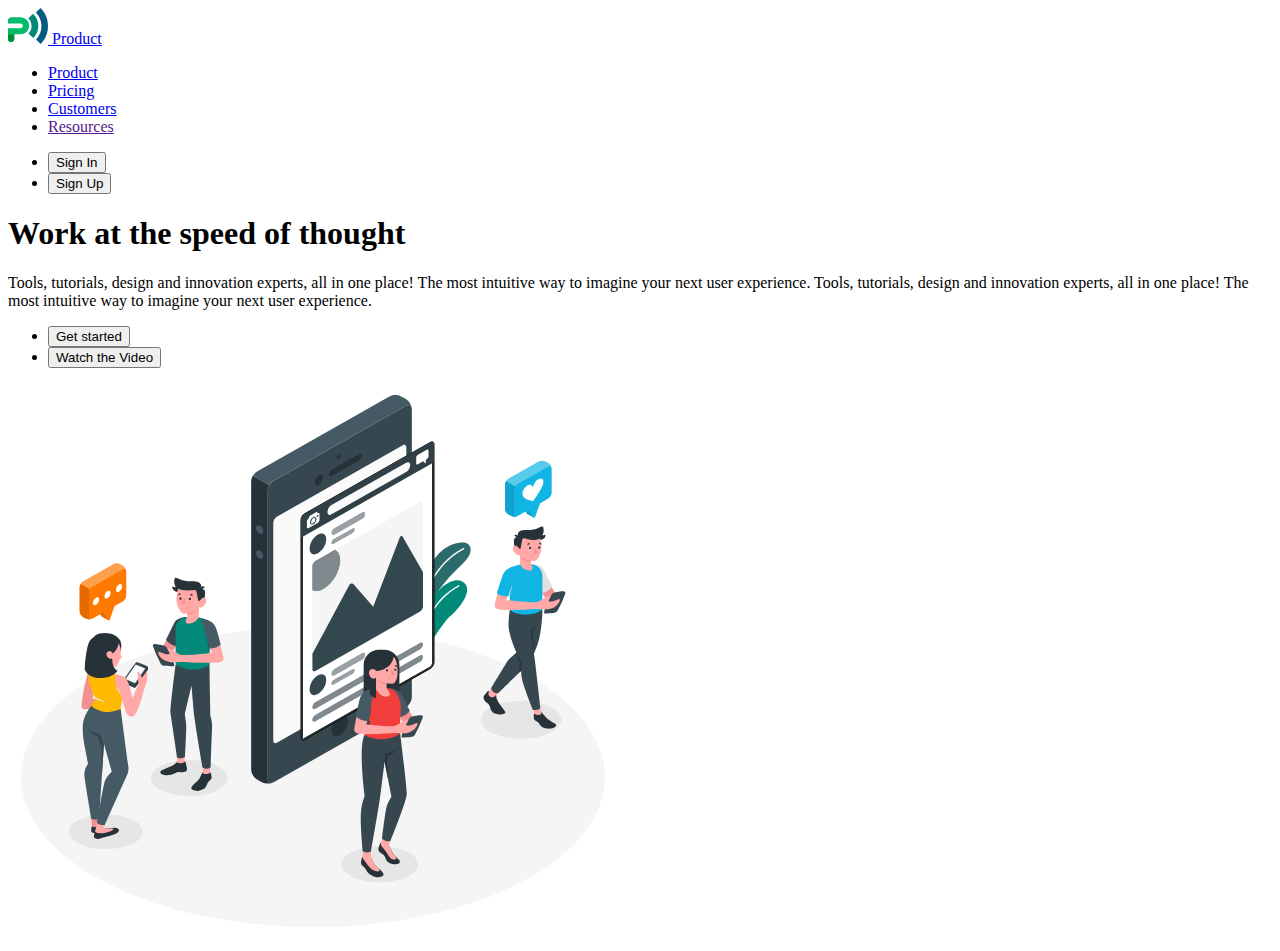
==== index.html @ 644081ca "Initial commit" ====
<!DOCTYPE html>
<html lang="en">
<head>
  <meta charset="UTF-8">
  <meta name="viewport" content="width=device-width, initial-scale=1.0">
  <title>Business promotion</title>
</head>
<body>
  <header>
    <a href="./index.html">
      <img src="./images/logo.svg" alt="Logo" width="40" height="36">
      Product
    </a>
    <nav>
      <ul>
        <li><a href="./index.html">Product</a></li>
        <li><a href="./pricing.html">Pricing</a></li>
        <li><a href="./customers.html">Customers</a></li>
        <li><a href="">Resources</a></li>
      </ul>
    </nav>
    <ul>
      <li><button type="button">Sign In</button></li>
      <li><button type="button">Sign Up</button></li>
    </ul>
  </header>

  <main>
    <section>
      <h1>Work at the speed of thought</h1>
      <p>Tools, tutorials, design and innovation experts, all in one place! The most intuitive way to imagine your next user experience.
        Tools, tutorials, design and innovation experts, all in one place! The most intuitive way to imagine your next user experience.</p>
      <ul>
        <li><button type="button">Get started</button></li>
        <li><button type="button">Watch the Video</button></li>
      </ul>
      <img src="./images/hero-img.svg" alt="hero-img" width="610" height="555">
    </section>
  </main>

  <footer></footer>
  
</body>
</html>
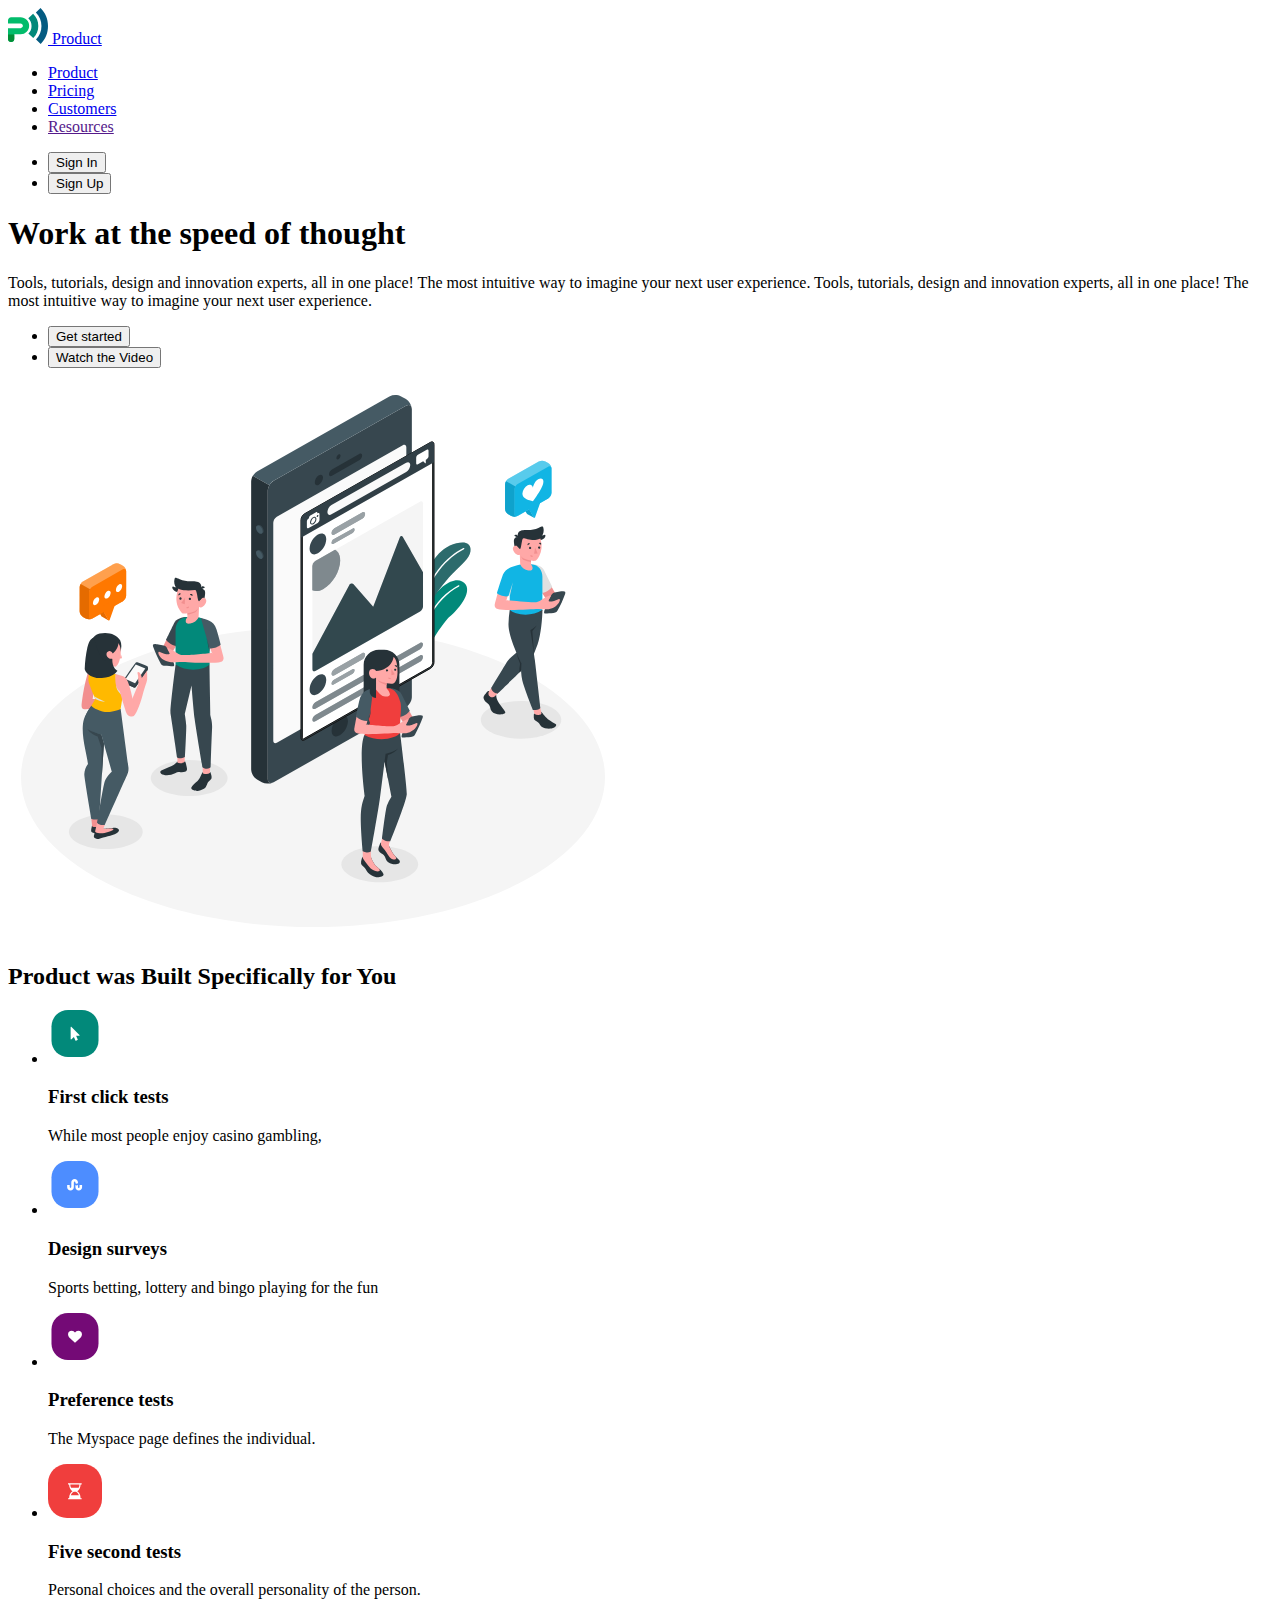
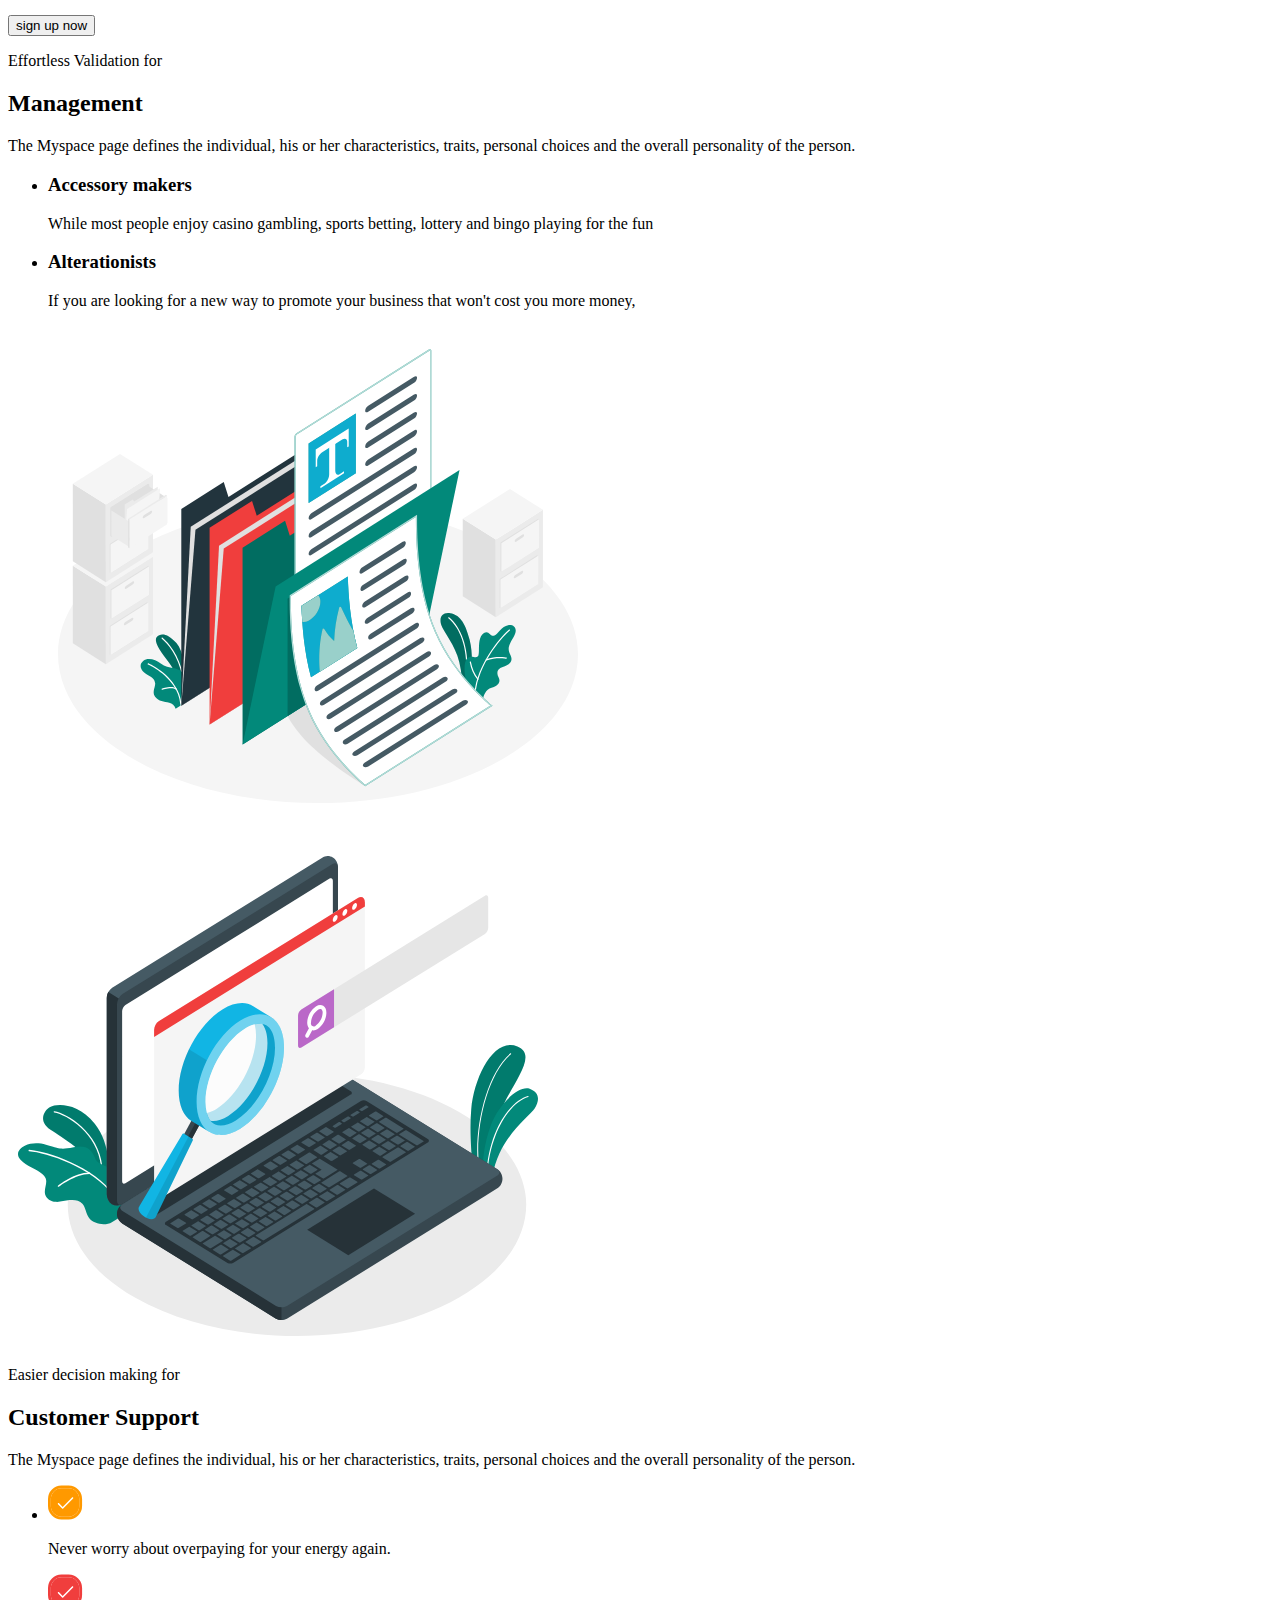
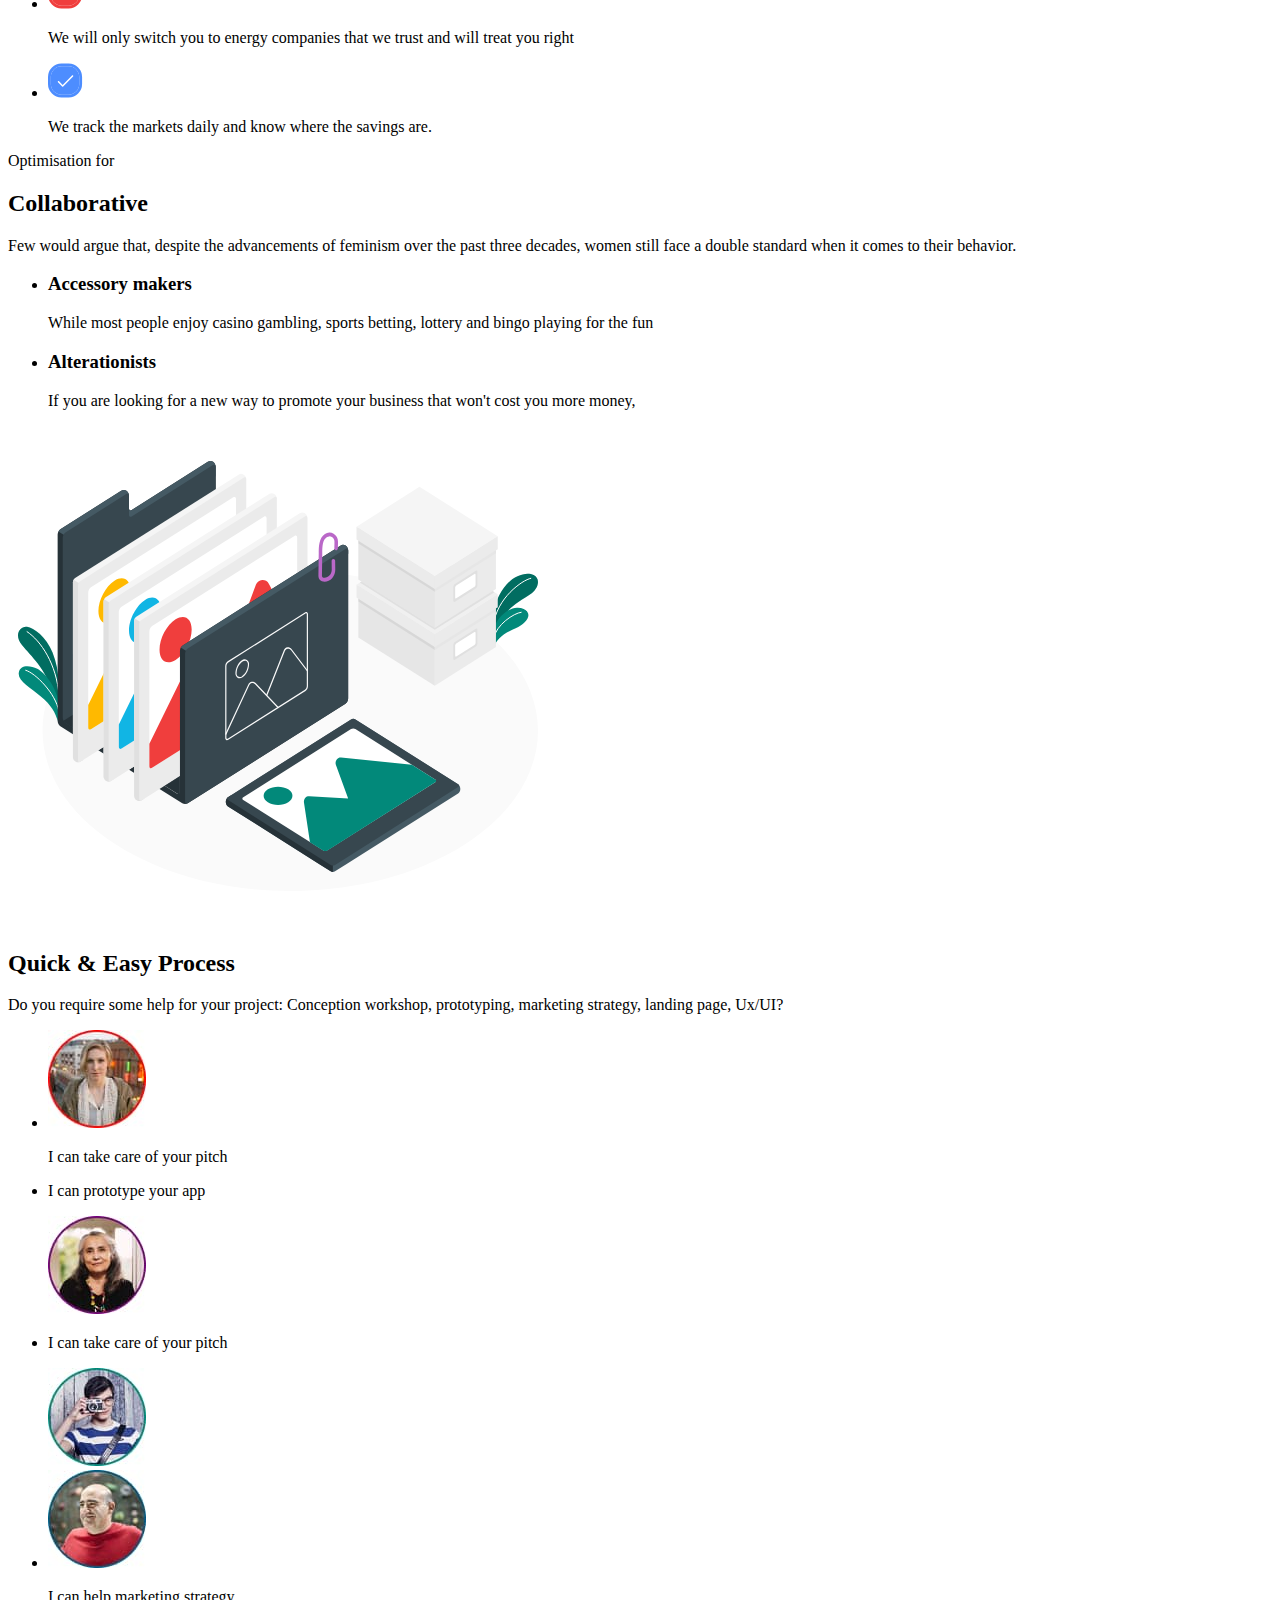
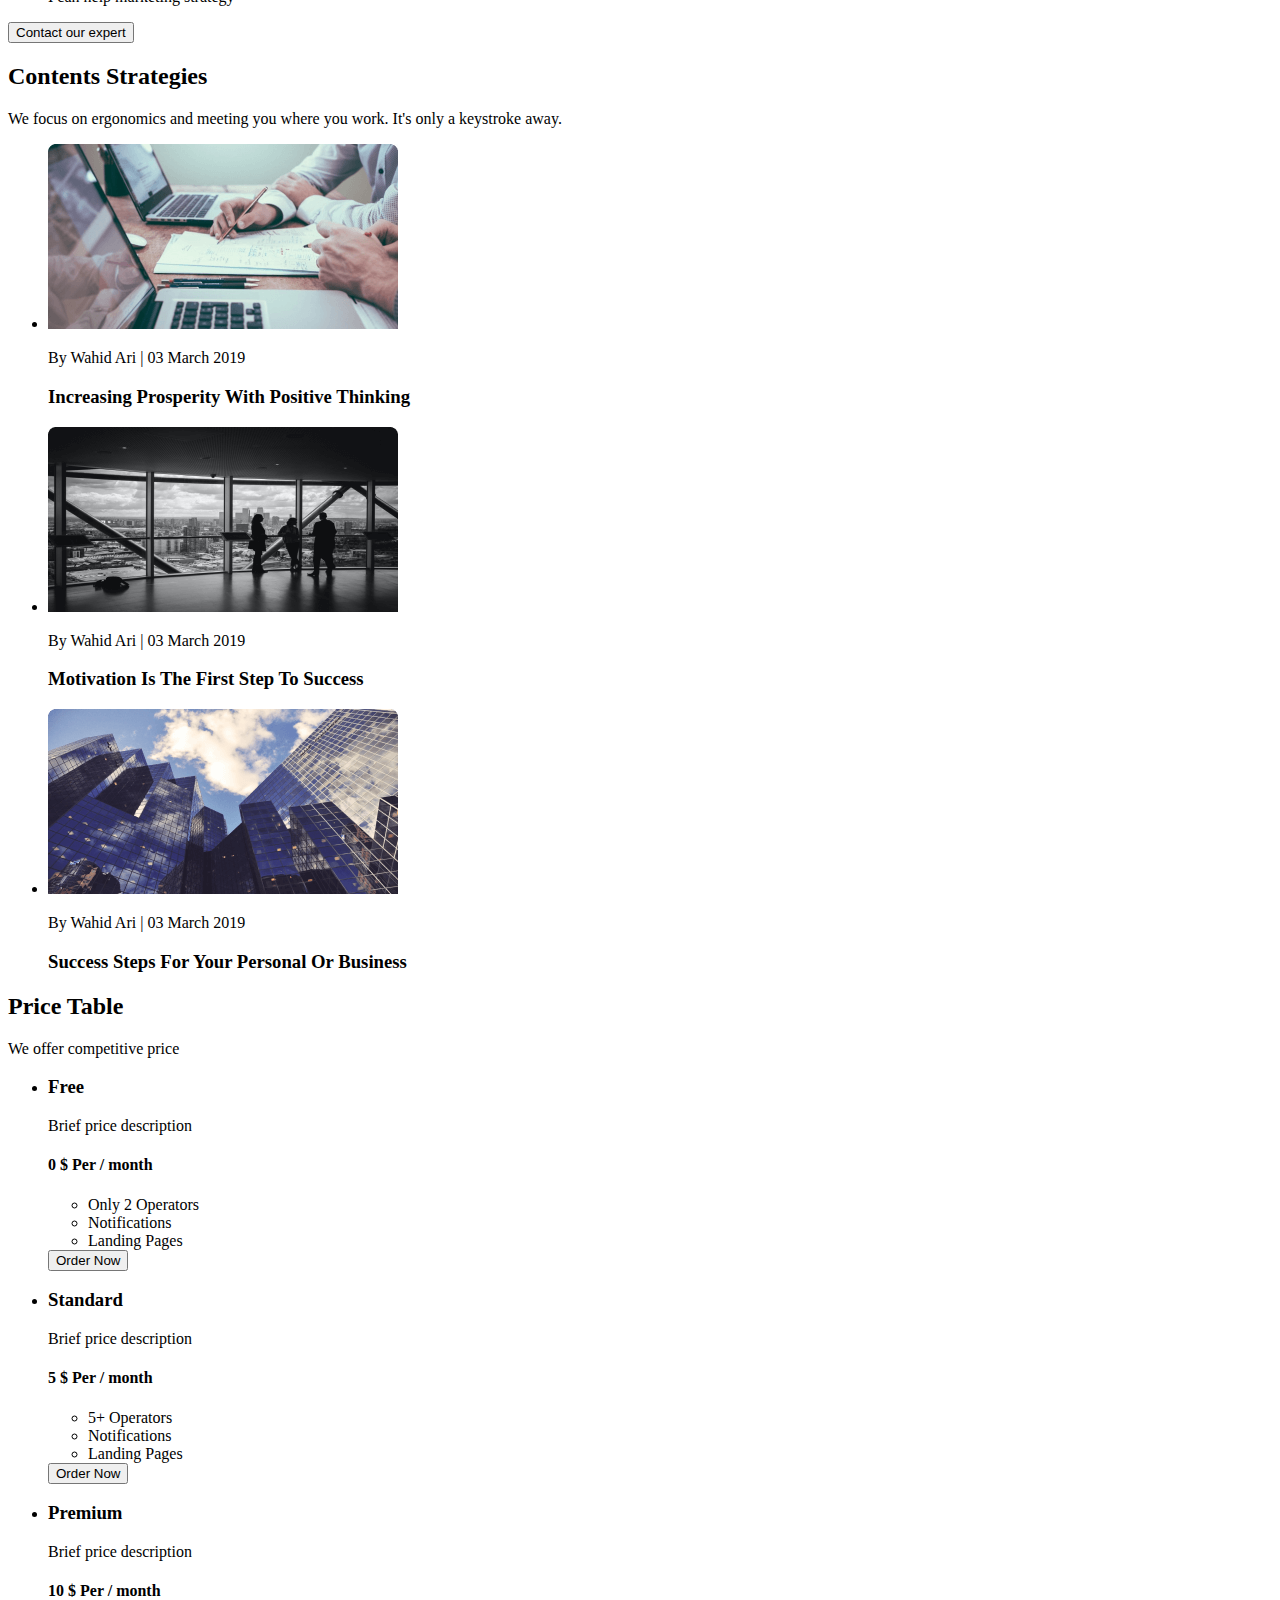
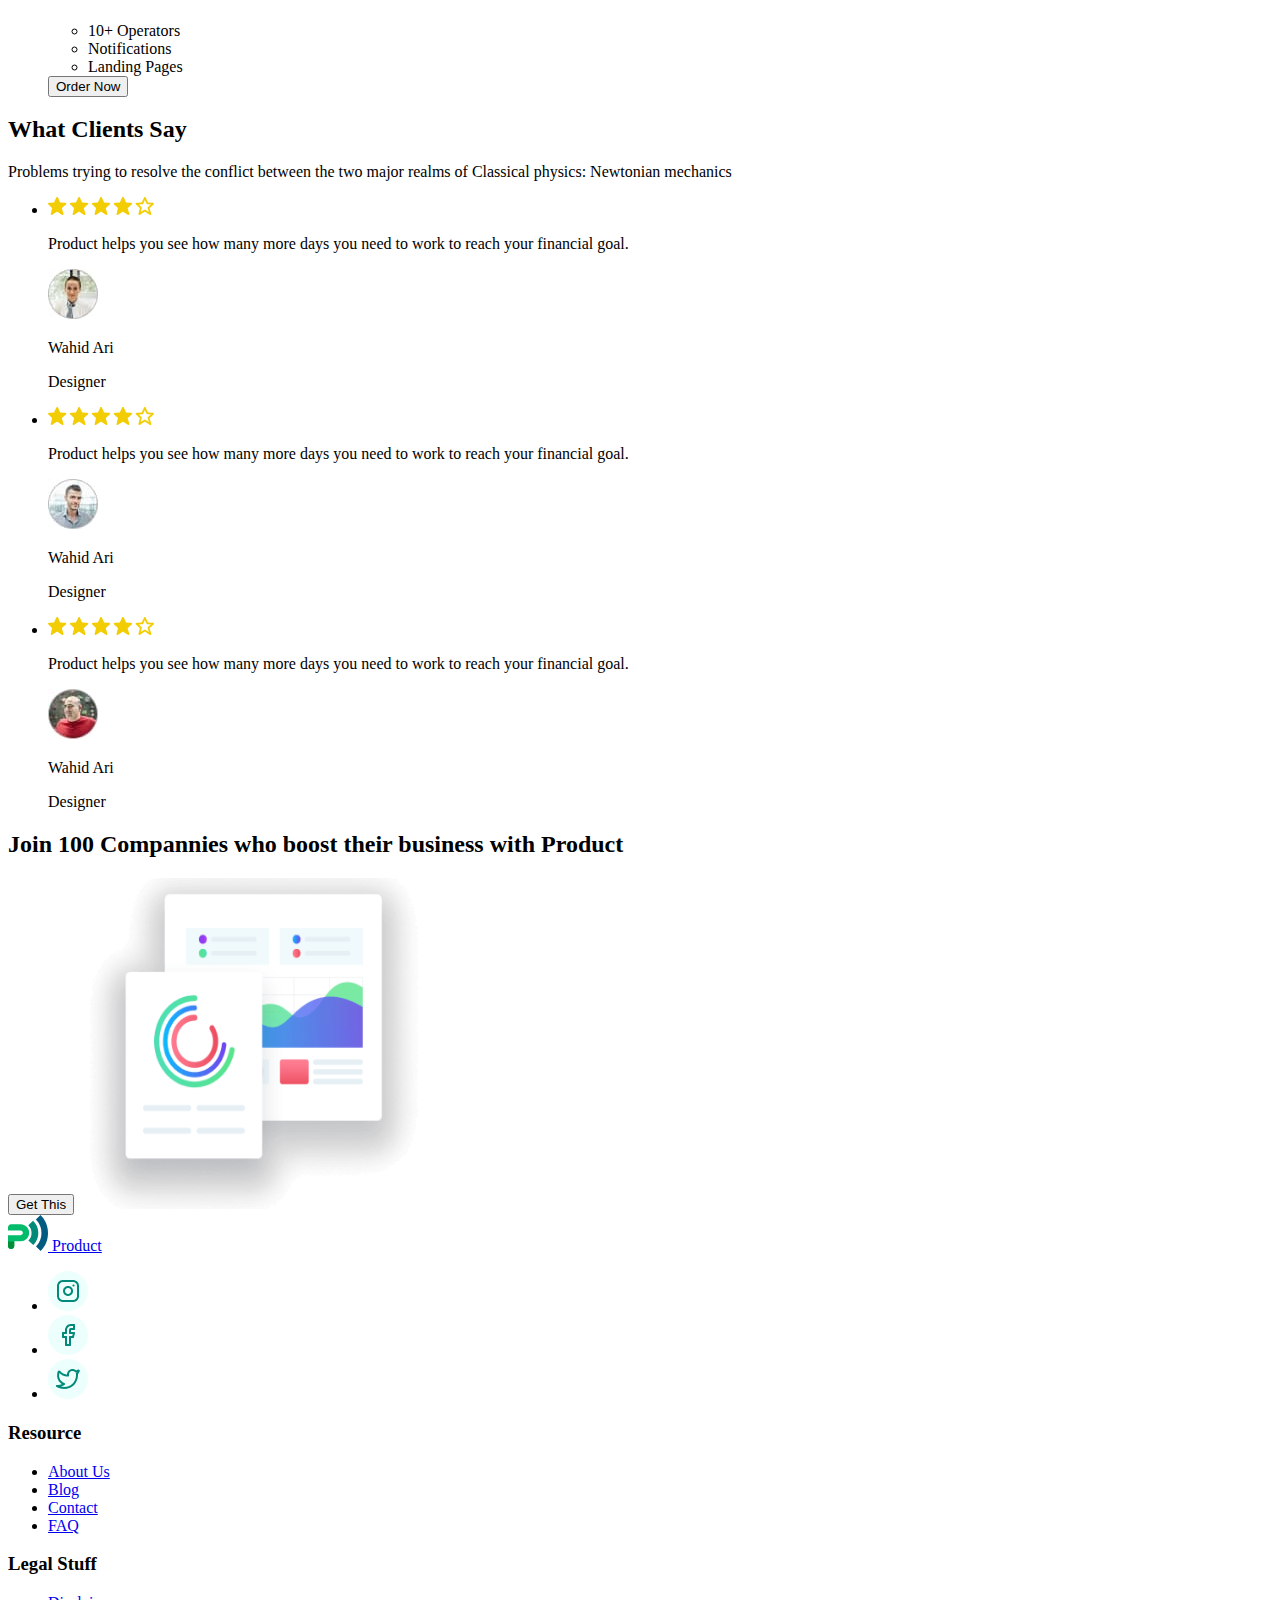
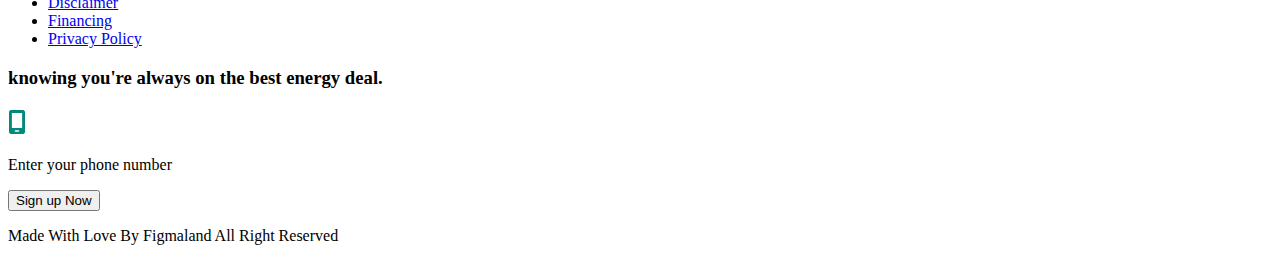
==== commit 68df4186: "second commit" ====
--- a/index.html
+++ b/index.html
@@ -1,44 +1,470 @@
 <!DOCTYPE html>
 <html lang="en">
-<head>
-  <meta charset="UTF-8">
-  <meta name="viewport" content="width=device-width, initial-scale=1.0">
-  <title>Business promotion</title>
-</head>
-<body>
-  <header>
-    <a href="./index.html">
-      <img src="./images/logo.svg" alt="Logo" width="40" height="36">
-      Product
-    </a>
-    <nav>
+  <head>
+    <meta charset="UTF-8" />
+    <meta name="viewport" content="width=device-width, initial-scale=1.0" />
+    <title>Business promotion</title>
+  </head>
+  <body>
+    <header>
+      <a href="./index.html">
+        <img src="./images/logo.svg" alt="Logo" width="40" height="36" />
+        Product
+      </a>
+      <nav>
+        <ul>
+          <li><a href="./index.html">Product</a></li>
+          <li><a href="./pricing.html">Pricing</a></li>
+          <li><a href="./customers.html">Customers</a></li>
+          <li><a href="">Resources</a></li>
+        </ul>
+      </nav>
       <ul>
-        <li><a href="./index.html">Product</a></li>
-        <li><a href="./pricing.html">Pricing</a></li>
-        <li><a href="./customers.html">Customers</a></li>
-        <li><a href="">Resources</a></li>
+        <li><button type="button">Sign In</button></li>
+        <li><button type="button">Sign Up</button></li>
       </ul>
-    </nav>
-    <ul>
-      <li><button type="button">Sign In</button></li>
-      <li><button type="button">Sign Up</button></li>
-    </ul>
-  </header>
+    </header>
 
-  <main>
-    <section>
-      <h1>Work at the speed of thought</h1>
-      <p>Tools, tutorials, design and innovation experts, all in one place! The most intuitive way to imagine your next user experience.
-        Tools, tutorials, design and innovation experts, all in one place! The most intuitive way to imagine your next user experience.</p>
+    <main>
+      <section>
+        <h1>Work at the speed of thought</h1>
+        <p>
+          Tools, tutorials, design and innovation experts, all in one place! The
+          most intuitive way to imagine your next user experience. Tools,
+          tutorials, design and innovation experts, all in one place! The most
+          intuitive way to imagine your next user experience.
+        </p>
+        <ul>
+          <li><button type="button">Get started</button></li>
+          <li><button type="button">Watch the Video</button></li>
+        </ul>
+        <img
+          src="./images/hero-img.svg"
+          alt="hero-img"
+          width="610"
+          height="555"
+        />
+      </section>
+      <section>
+        <h2>Product was Built Specifically for You</h2>
+        <ul>
+          <li>
+            <img
+              src="./images/icon-1.svg"
+              alt="First click tests"
+              width="54"
+              height="54"
+            />
+            <h3>First click tests</h3>
+            <p>While most people enjoy casino gambling,</p>
+          </li>
+          <li>
+            <img
+              src="./images/icon-2.svg"
+              alt="Design surveys"
+              width="54"
+              height="54"
+            />
+            <h3>Design surveys</h3>
+            <p>Sports betting, lottery and bingo playing for the fun</p>
+          </li>
+          <li>
+            <img
+              src="./images/icon-3.svg"
+              alt="Preference tests"
+              width="54"
+              height="54"
+            />
+            <h3>Preference tests</h3>
+            <p>The Myspace page defines the individual.</p>
+          </li>
+          <li>
+            <img
+              src="./images/icon-4.svg"
+              alt="Five second tests"
+              width="54"
+              height="54"
+            />
+            <h3>Five second tests</h3>
+            <p>Personal choices and the overall personality of the person.</p>
+          </li>
+        </ul>
+        <button type="button">sign up now</button>
+      </section>
+      <section>
+        <p>Effortless Validation for</p>
+        <h2>Management</h2>
+        <p>
+          The Myspace page defines the individual, his or her characteristics,
+          traits, personal choices and the overall personality of the person.
+        </p>
+        <ul>
+          <li>
+            <h3>Accessory makers</h3>
+            <p>
+              While most people enjoy casino gambling, sports betting, lottery
+              and bingo playing for the fun
+            </p>
+          </li>
+          <li>
+            <h3>Alterationists</h3>
+            <p>
+              If you are looking for a new way to promote your business that
+              won't cost you more money,
+            </p>
+            <img
+              src="./images/management-img.svg"
+              alt="Management"
+              width="540"
+              height="500"
+            />
+          </li>
+        </ul>
+      </section>
+      <section>
+        <img
+          src="./images/support-img.svg"
+          alt="Customer Support"
+          width="540"
+          height="500"
+        />
+        <p>Easier decision making for</p>
+        <h2>Customer Support</h2>
+        <p>
+          The Myspace page defines the individual, his or her characteristics,
+          traits, personal choices and the overall personality of the person.
+        </p>
+        <ul>
+          <li>
+            <img
+              src="./images/icon (1).svg"
+              alt="yellow"
+              width="35.07"
+              height="35"
+            />
+            <p>Never worry about overpaying for your energy again.</p>
+          </li>
+          <li>
+            <img
+              src="./images/icon (2).svg"
+              alt="red"
+              width="35.07"
+              height="35"
+            />
+            <p>
+              We will only switch you to energy companies that we trust and will
+              treat you right
+            </p>
+          </li>
+          <li>
+            <img
+              src="./images/icon (3).svg"
+              alt="blue"
+              width="35.07"
+              height="35"
+            />
+            <p>We track the markets daily and know where the savings are.</p>
+          </li>
+        </ul>
+      </section>
+      <section>
+        <p>Optimisation for</p>
+        <h2>Collaborative</h2>
+        <p>
+          Few would argue that, despite the advancements of feminism over the
+          past three decades, women still face a double standard when it comes
+          to their behavior.
+        </p>
+        <ul>
+          <li>
+            <h3>Accessory makers</h3>
+            <p>
+              While most people enjoy casino gambling, sports betting, lottery
+              and bingo playing for the fun
+            </p>
+          </li>
+          <li>
+            <h3>Alterationists</h3>
+            <p>
+              If you are looking for a new way to promote your business that
+              won't cost you more money,
+            </p>
+          </li>
+        </ul>
+        <img
+          src="./images/collaboration-img.svg"
+          alt="collab"
+          width="540"
+          height="500"
+        />
+      </section>
+      <section>
+        <h2>Quick & Easy Process</h2>
+        <p>
+          Do you require some help for your project: Conception workshop,
+          prototyping, marketing strategy, landing page, Ux/UI?
+        </p>
+        <ul>
+          <li>
+            <img
+              src="./images/avatar.jpg"
+              alt="avatar1"
+              width="98"
+              height="98"
+            />
+            <p>I can take care of your pitch</p>
+          </li>
+          <li>
+            <p>I can prototype your app</p>
+            <img
+              src="./images/avatar (1).jpg"
+              alt="avatar2"
+              width="98"
+              height="98"
+            />
+          </li>
+          <li>
+            <p>I can take care of your pitch</p>
+            <img
+              src="./images/avatar (2).jpg"
+              alt="avatar3"
+              width="98"
+              height="98"
+            />
+          </li>
+          <li>
+            <img
+              src="./images/avatar (3).jpg"
+              alt="avatar4"
+              width="98"
+              height="98"
+            />
+            <p>I can help marketing strategy</p>
+          </li>
+        </ul>
+        <button type="button">Contact our expert</button>
+      </section>
+      <section>
+        <h2>Contents Strategies</h2>
+        <p>
+          We focus on ergonomics and meeting you where you work. It's only a
+          keystroke away.
+        </p>
+        <ul>
+          <li>
+            <img
+              src="./images/image (1).png"
+              alt="image1"
+              width="350"
+              height="185"
+            />
+            <p>By Wahid Ari | 03 March 2019</p>
+            <h3>Increasing Prosperity With Positive Thinking</h3>
+          </li>
+          <li>
+            <img
+              src="./images/image (2).png"
+              alt="image2"
+              width="350"
+              height="185"
+            />
+            <p>By Wahid Ari | 03 March 2019</p>
+            <h3>Motivation Is The First Step To Success</h3>
+          </li>
+          <li>
+            <img
+              src="./images/image (3).png"
+              alt="image3"
+              width="350"
+              height="185"
+            />
+            <p>By Wahid Ari | 03 March 2019</p>
+            <h3>Success Steps For Your Personal Or Business</h3>
+          </li>
+        </ul>
+      </section>
+      <section>
+        <h2>Price Table</h2>
+        <p>We offer competitive price</p>
+        <ul>
+          <li>
+            <h3>Free</h3>
+            <p>Brief price description</p>
+            <h4>0 $ Per / month</h4>
+            <ul>
+              <li>Only 2 Operators</li>
+              <li>Notifications</li>
+              <li>Landing Pages</li>
+            </ul>
+            <button type="button">Order Now</button>
+          </li>
+          <li>
+            <h3>Standard</h3>
+            <p>Brief price description</p>
+            <h4>5 $ Per / month</h4>
+            <ul>
+              <li>5+ Operators</li>
+              <li>Notifications</li>
+              <li>Landing Pages</li>
+            </ul>
+            <button type="button">Order Now</button>
+          </li>
+          <li>
+            <h3>Premium</h3>
+            <p>Brief price description</p>
+            <h4>10 $ Per / month</h4>
+            <ul>
+              <li>10+ Operators</li>
+              <li>Notifications</li>
+              <li>Landing Pages</li>
+            </ul>
+            <button type="button">Order Now</button>
+          </li>
+        </ul>
+      </section>
+      <section>
+        <h2>What Clients Say</h2>
+        <p>
+          Problems trying to resolve the conflict between the two major realms
+          of Classical physics: Newtonian mechanics
+        </p>
+        <ul>
+          <li>
+            <img
+              src="./images/Group 204 (1).png"
+              alt="4stars"
+              width="106"
+              height="18"
+            />
+            <p>
+              Product helps you see how many more days you need to work to reach
+              your financial goal.
+            </p>
+            <img
+              src="./images/Ellipse 2.jpg"
+              alt="Wahid Ari"
+              width="50"
+              height="50"
+            />
+            <p>Wahid Ari</p>
+            <p>Designer</p>
+          </li>
+          <li>
+            <img
+              src="./images/Group 204.png"
+              alt="4stars"
+              width="106"
+              height="18"
+            />
+            <p>
+              Product helps you see how many more days you need to work to reach
+              your financial goal.
+            </p>
+            <img
+              src="./images/Ellipse 2 (1).jpg"
+              alt="Wahid Ari"
+              width="50"
+              height="50"
+            />
+            <p>Wahid Ari</p>
+            <p>Designer</p>
+          </li>
+          <li>
+            <img
+              src="./images/Group 204.png"
+              alt="4stars"
+              width="106"
+              height="18"
+            />
+            <p>
+              Product helps you see how many more days you need to work to reach
+              your financial goal.
+            </p>
+            <img
+              src="./images/Ellipse 2 (2).jpg"
+              alt="Wahid Ari"
+              width="50"
+              height="50"
+            />
+            <p>Wahid Ari</p>
+            <p>Designer</p>
+          </li>
+        </ul>
+      </section>
+      <section>
+        <div>
+          <h2>Join 100 Compannies who boost their business with Product</h2>
+          <button type="button">Get This</button>
+          <img
+            src="./images/graphics.png"
+            alt="graphics"
+            width="351"
+            height="331"
+          />
+        </div>
+      </section>
+    </main>
+
+    <footer>
+      <a href="./index.html">
+        <img src="./images/logo.svg" alt="Logo" width="40" height="36" />
+        Product
+      </a>
       <ul>
-        <li><button type="button">Get started</button></li>
-        <li><button type="button">Watch the Video</button></li>
+        <li>
+          <a href="instagram.com">
+            <img
+              src="./images/item-1.png"
+              alt="instagram"
+              width="40"
+              height="40"
+            />
+          </a>
+        </li>
+        <li>
+          <a href="facebook.com">
+            <img
+              src="./images/item-2.png"
+              alt="facebook"
+              width="40"
+              height="40"
+            />
+          </a>
+        </li>
+        <li>
+          <a href="twitter.com">
+            <img
+              src="./images/item-3.png"
+              alt="twitter"
+              width="40"
+              height="40"
+            />
+          </a>
+        </li>
       </ul>
-      <img src="./images/hero-img.svg" alt="hero-img" width="610" height="555">
-    </section>
-  </main>
-
-  <footer></footer>
-  
-</body>
-</html>+      <h3>Resource</h3>
+      <ul>
+        <li><a href="/">About Us</a></li>
+        <li><a href="/">Blog</a></li>
+        <li><a href="/">Contact</a></li>
+        <li><a href="/">FAQ</a></li>
+      </ul>
+      <h3>Legal Stuff</h3>
+      <ul>
+        <li><a href="/">Disclaimer</a></li>
+        <li><a href="/">Financing</a></li>
+        <li><a href="/">Privacy Policy</a></li>
+      </ul>
+      <h3>knowing you're always on the best energy deal.</h3>
+      <img
+        src="./images/mobile-screen 2.png"
+        alt="mobile-screen"
+        width="18"
+        height="28"
+      />
+      <p>Enter your phone number</p>
+      <button type="button">Sign up Now</button>
+      <p>Made With Love By Figmaland All Right Reserved</p>
+    </footer>
+  </body>
+</html>
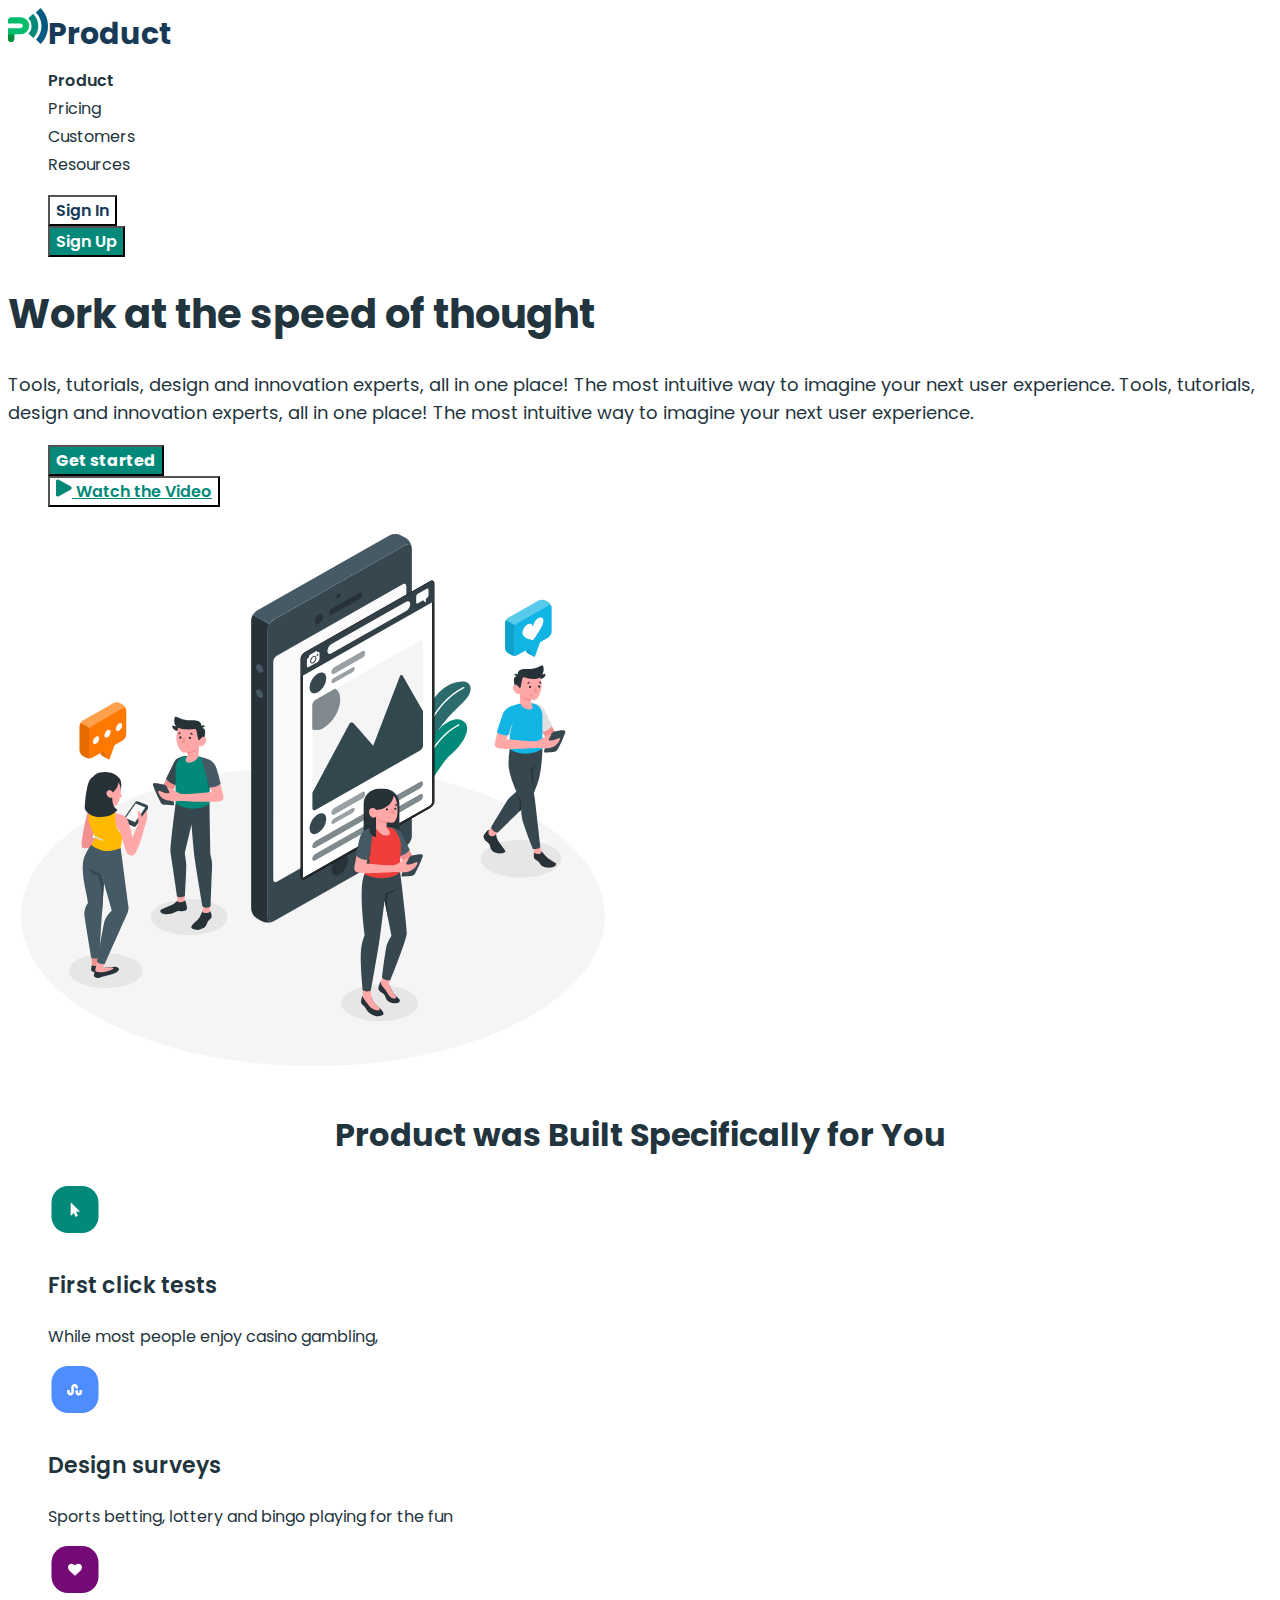
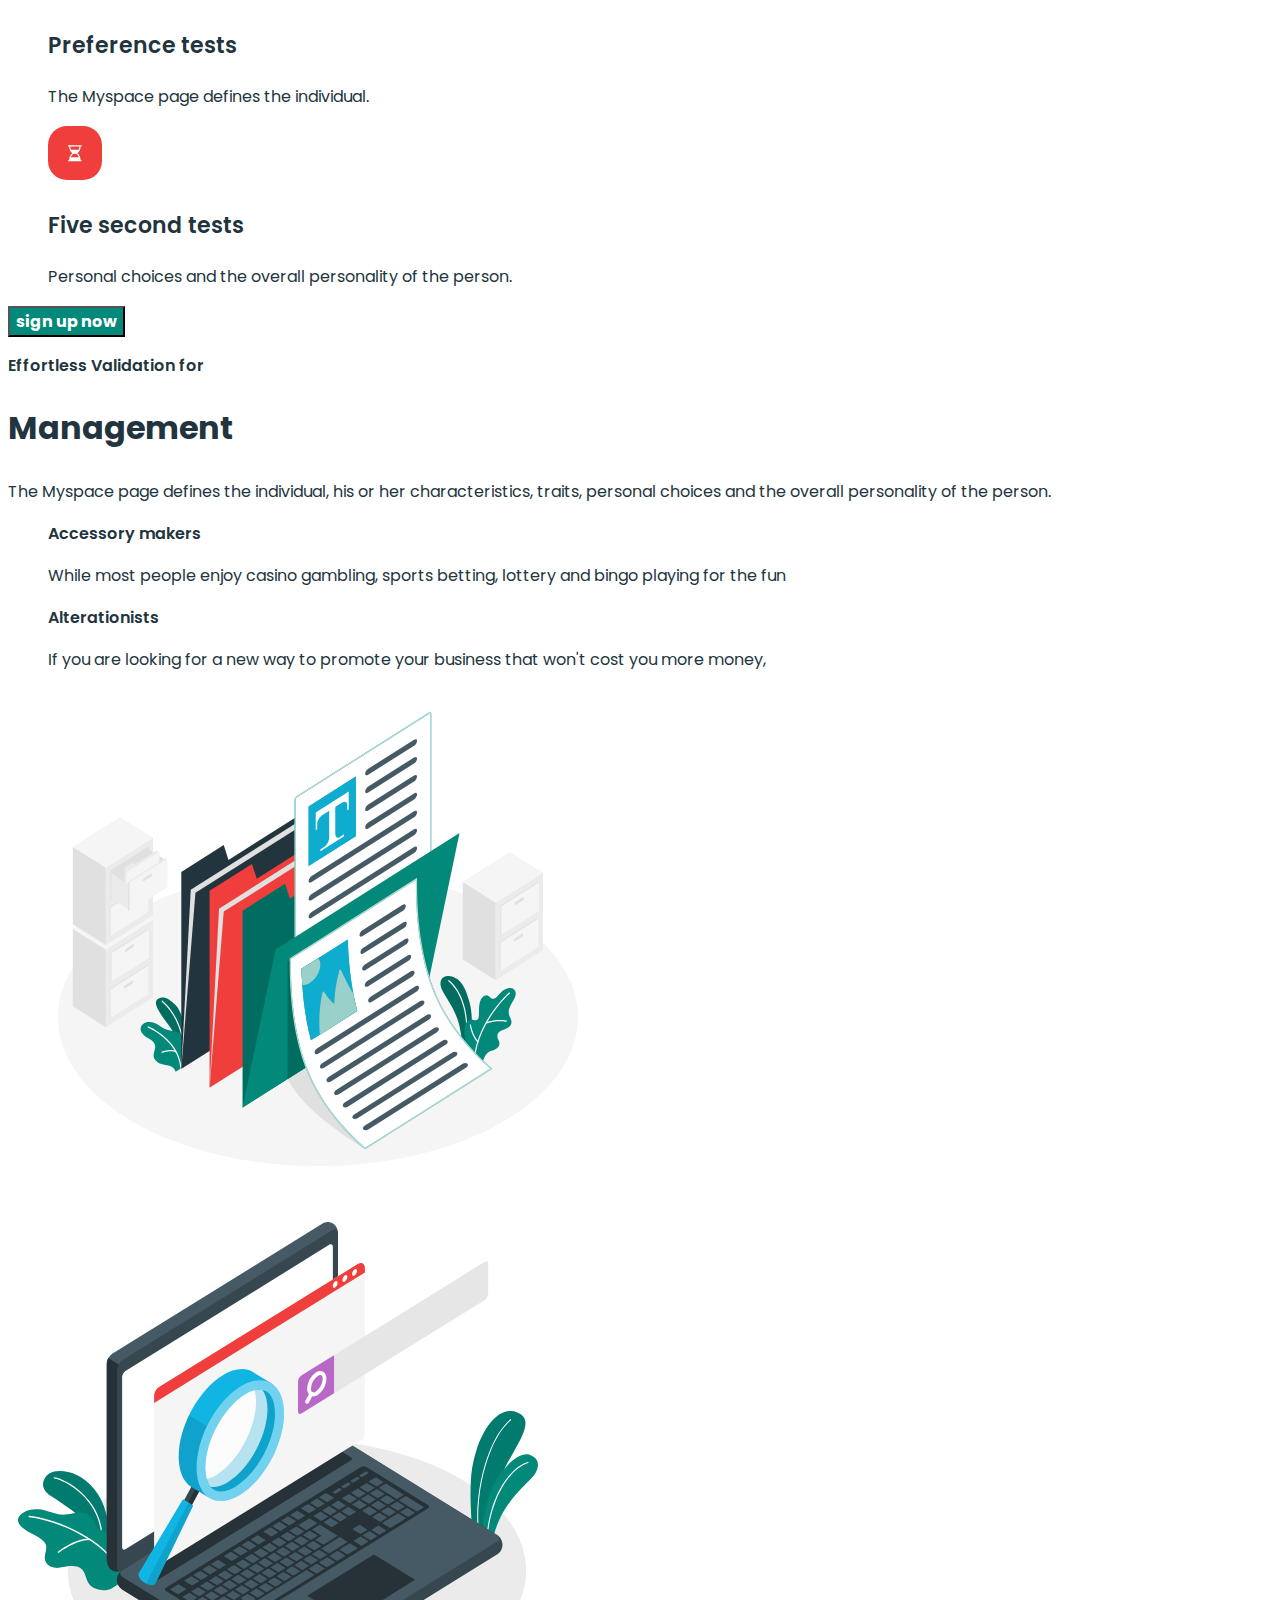
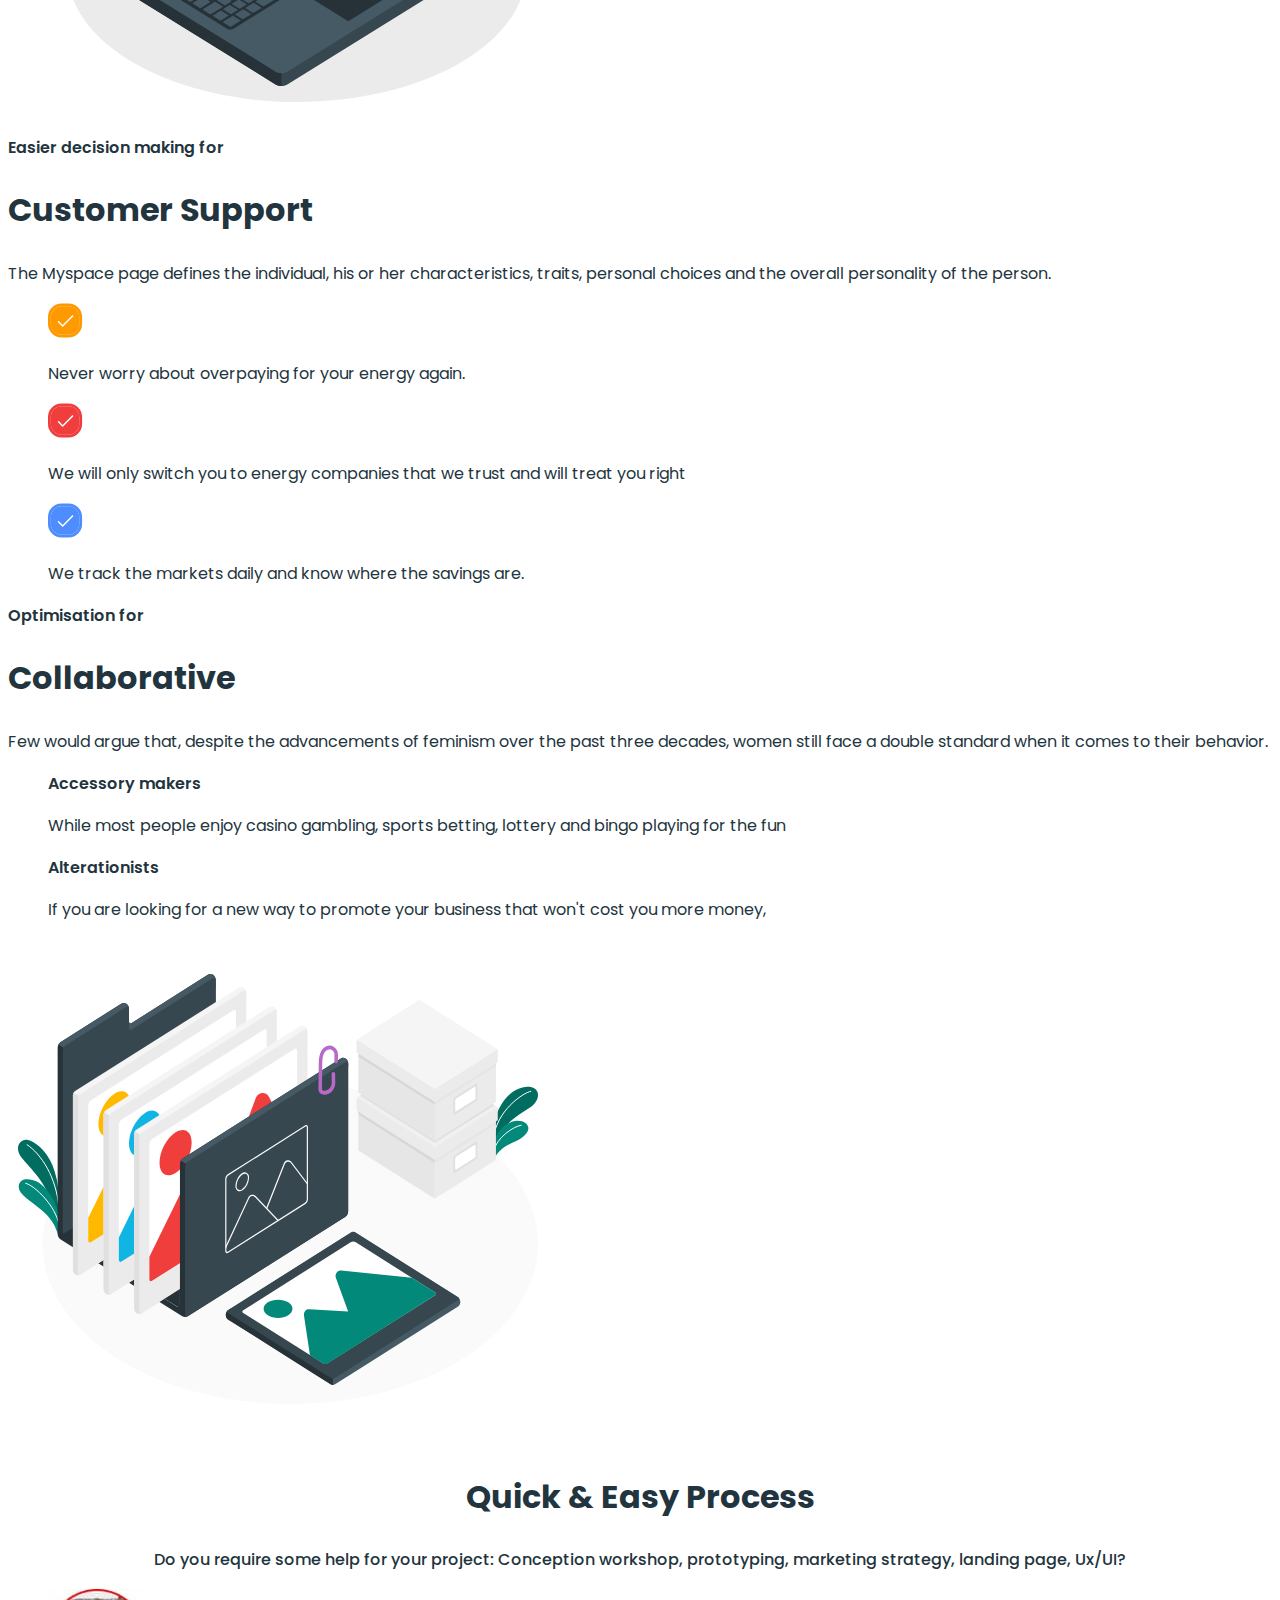
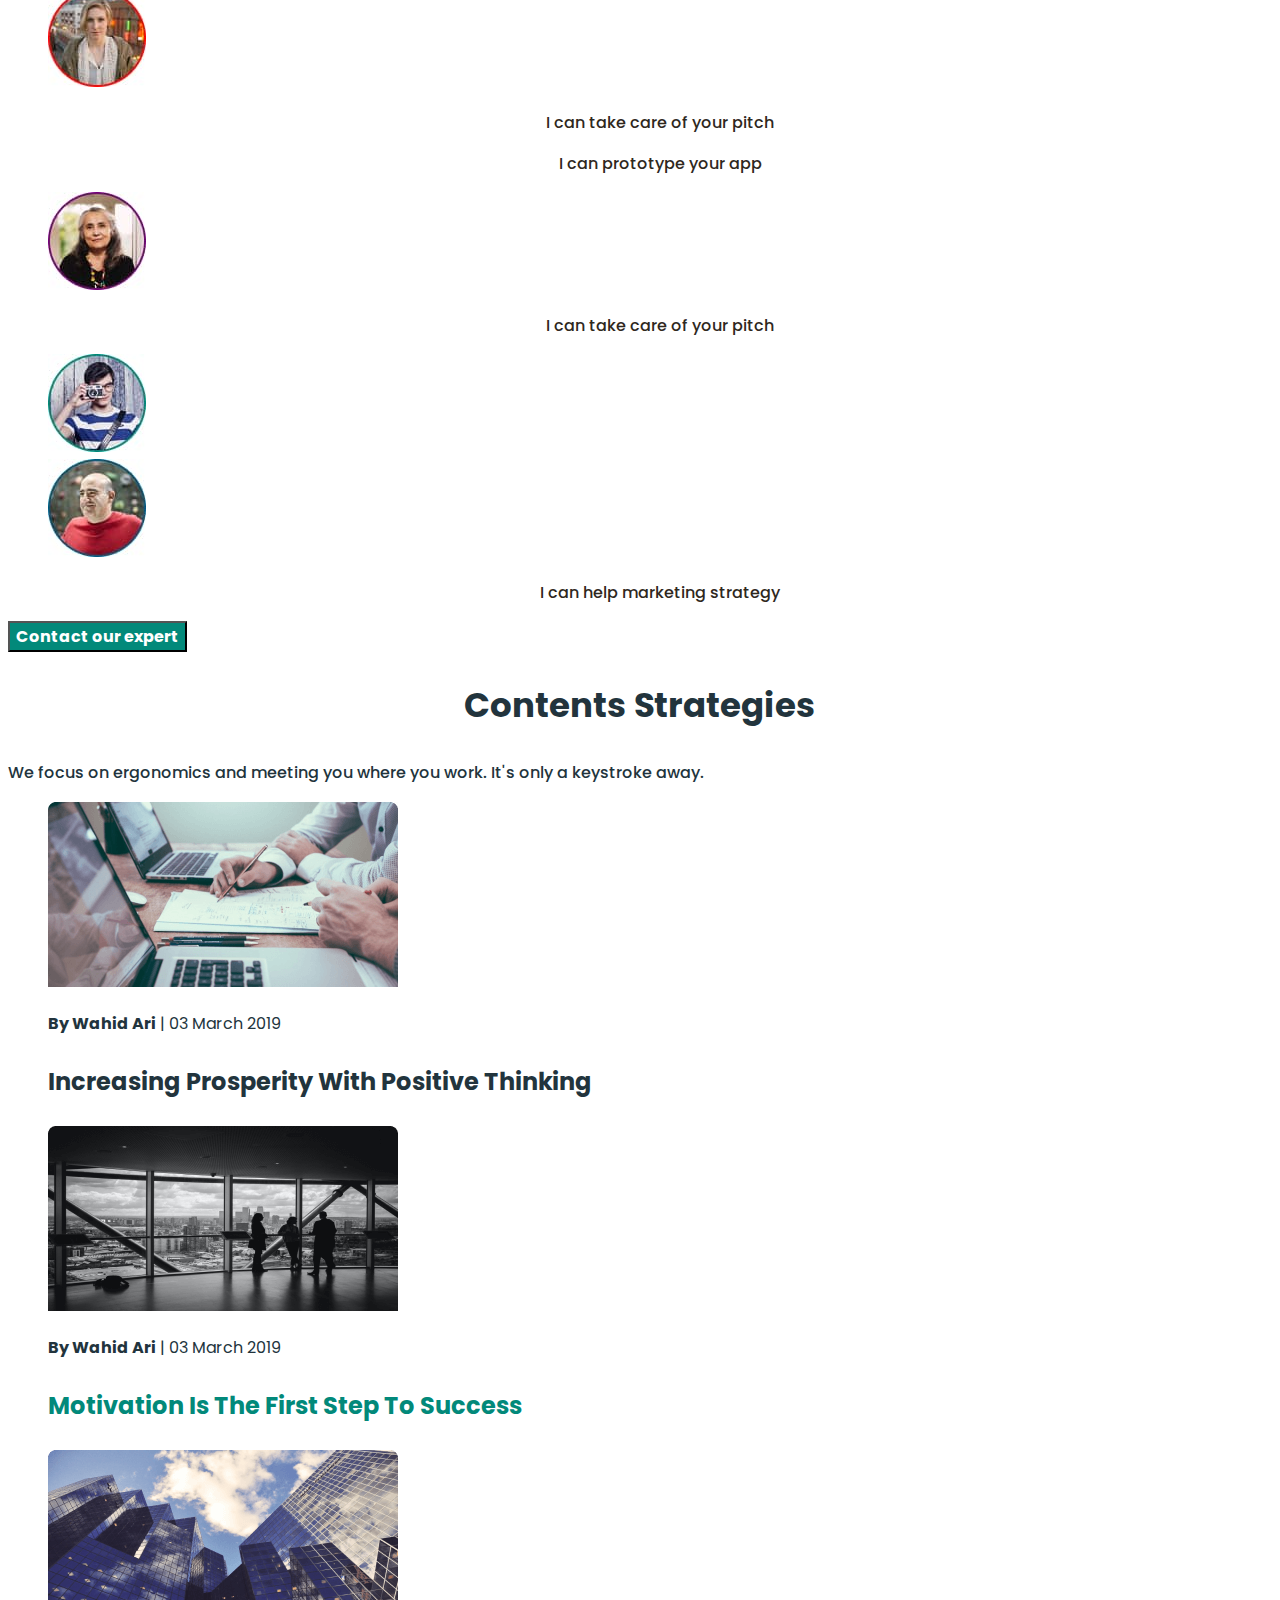
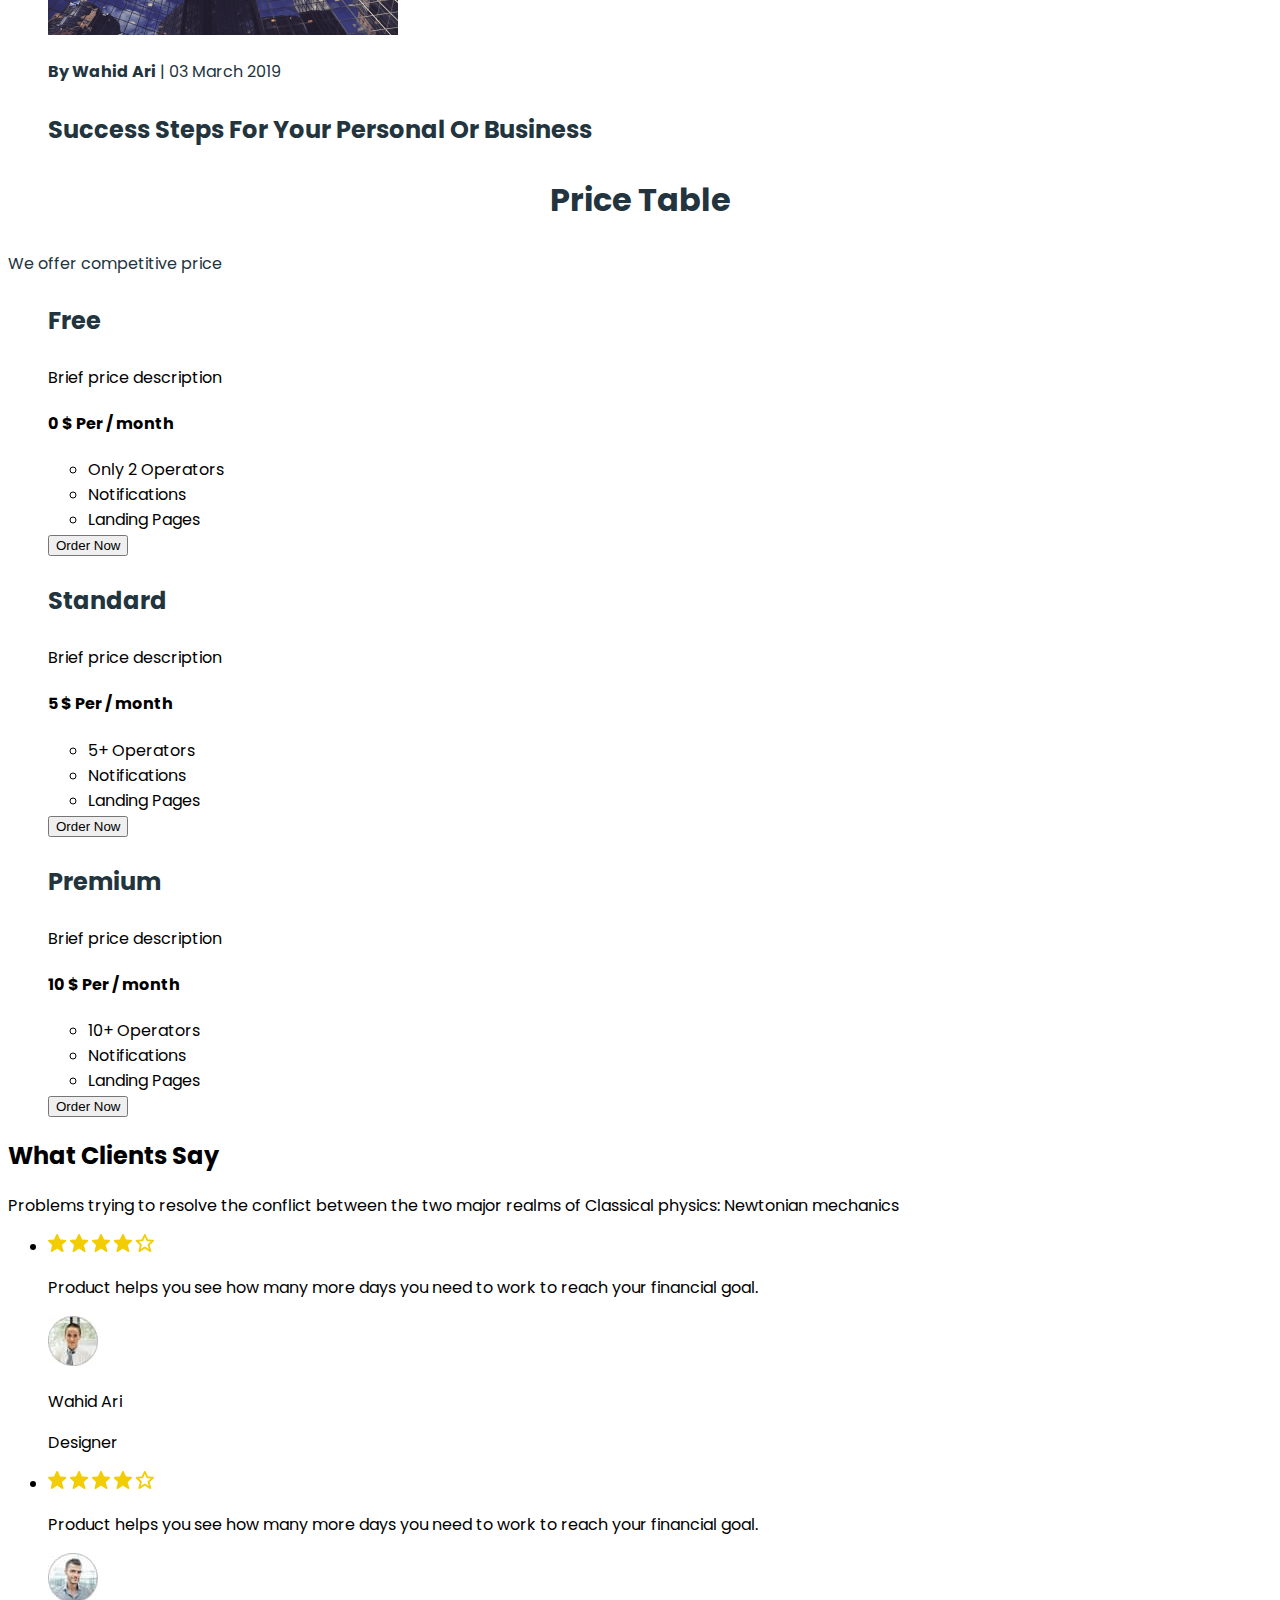
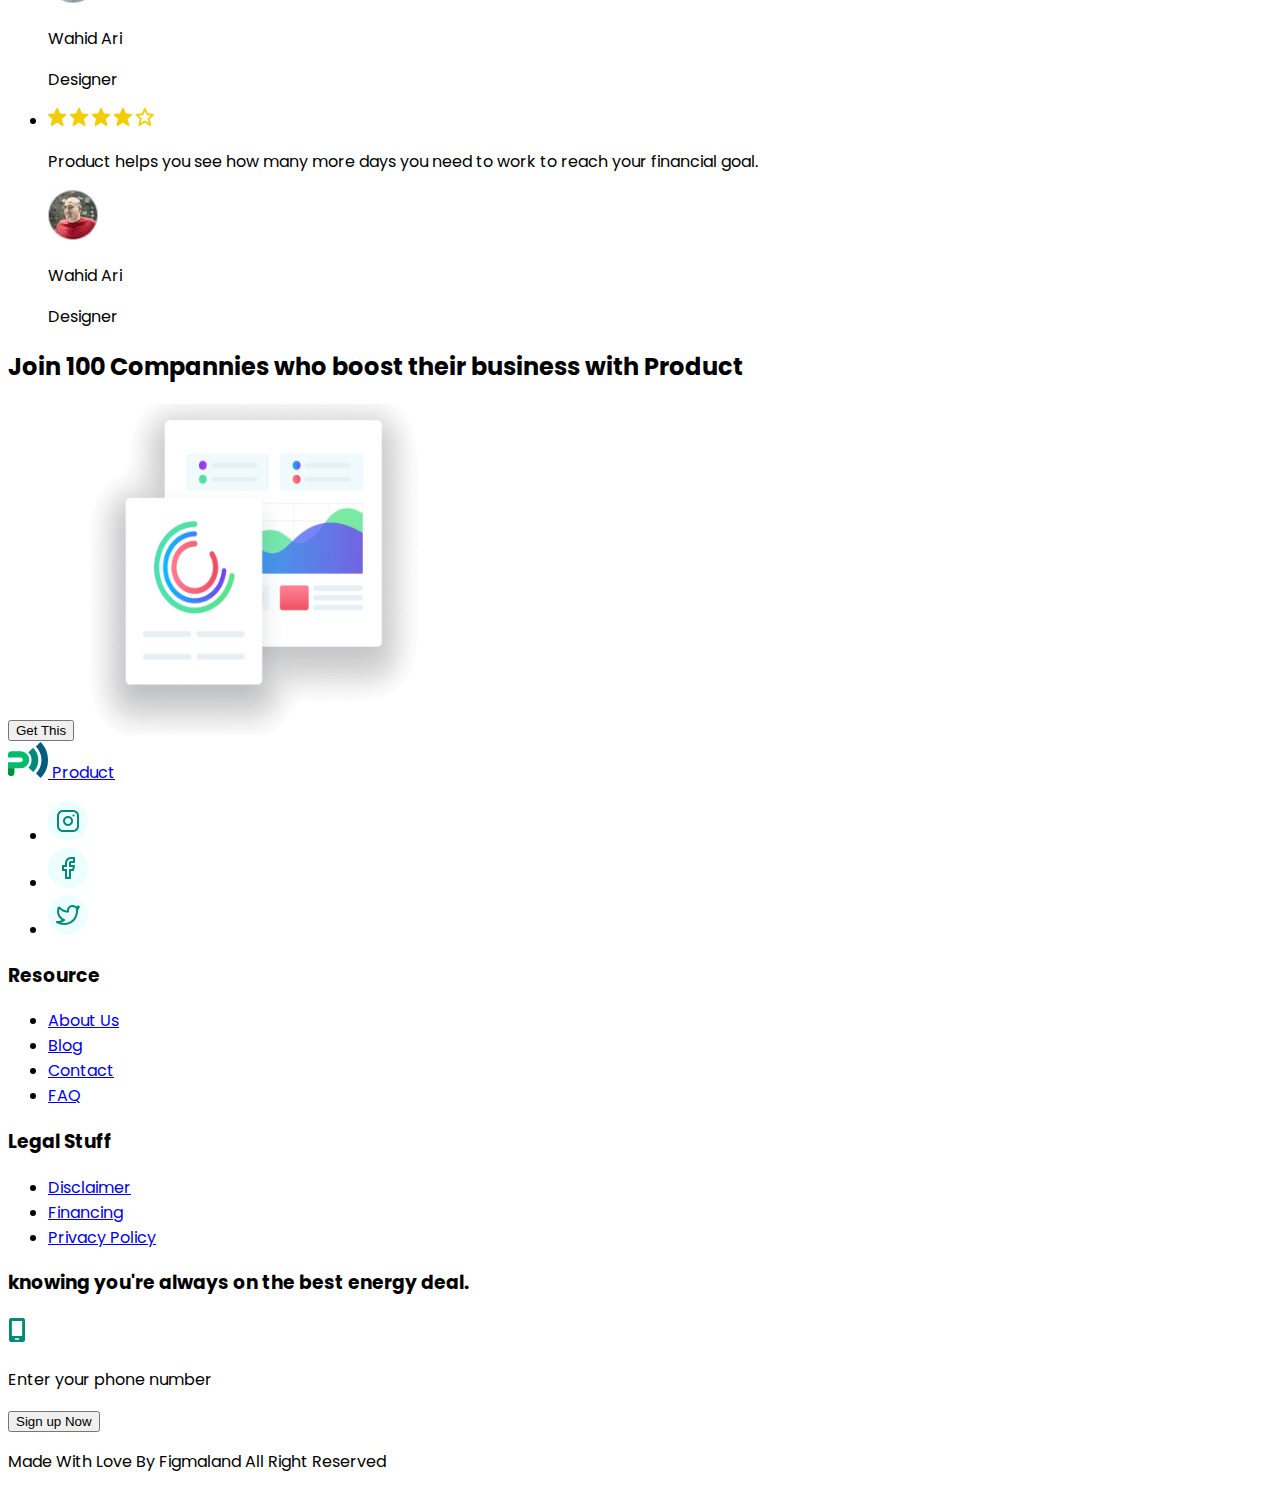
==== commit 12503082: "third commit" ====
--- a/index.html
+++ b/index.html
@@ -3,60 +3,109 @@
   <head>
     <meta charset="UTF-8" />
     <meta name="viewport" content="width=device-width, initial-scale=1.0" />
+    <link
+      rel="stylesheet"
+      href="https://cdnjs.cloudflare.com/ajax/libs/modern-normalize/3.0.1/modern-normalize.css"
+      integrity="sha512-gnAN+RgTMylunXI7AMg+PtcUGpKZFkZJoFIkAWvdPFRrFJz3p2tx4+9xbjILRfN7CzoViMgS8vSf06fSQzWZjA=="
+      crossorigin="anonymous"
+      referrerpolicy="no-referrer"
+    />
+    <link rel="preconnect" href="https://fonts.googleapis.com" />
+    <link rel="preconnect" href="https://fonts.gstatic.com" crossorigin />
+    <link
+      href="https://fonts.googleapis.com/css2?family=Montserrat:ital,wght@0,100..900;1,100..900&family=Poppins:wght@400;500;600;700&display=swap"
+      rel="stylesheet"
+    />
+    <link rel="stylesheet" href="./css/styles.css" />
     <title>Business promotion</title>
   </head>
   <body>
     <header>
-      <a href="./index.html">
-        <img src="./images/logo.svg" alt="Logo" width="40" height="36" />
-        Product
+      <a href="./index.html" class="logo-link">
+        <img
+          src="./images/logo.svg"
+          alt="Logo"
+          width="40"
+          height="36"
+          class="logo-item"
+        /><span class="logo">Product</span>
       </a>
       <nav>
-        <ul>
-          <li><a href="./index.html">Product</a></li>
-          <li><a href="./pricing.html">Pricing</a></li>
-          <li><a href="./customers.html">Customers</a></li>
-          <li><a href="">Resources</a></li>
+        <ul class="list">
+          <li class="menu-list">
+            <a href="./index.html" class="menu-link">Product</a>
+          </li>
+          <li class="menu-list">
+            <a href="./pricing.html" class="menu-link-small">Pricing</a>
+          </li>
+          <li class="menu-list">
+            <a href="./customers.html" class="menu-link-small">Customers</a>
+          </li>
+          <li class="menu-list">
+            <a href="" class="menu-link-small">Resources</a>
+          </li>
         </ul>
       </nav>
-      <ul>
-        <li><button type="button">Sign In</button></li>
-        <li><button type="button">Sign Up</button></li>
+      <ul class="list">
+        <li><button type="button" class="white-button">Sign In</button></li>
+        <li><button type="button" class="green-button">Sign Up</button></li>
       </ul>
     </header>
 
     <main>
-      <section>
-        <h1>Work at the speed of thought</h1>
-        <p>
+      <section class="hero">
+        <h1 class="hero-title">Work at the speed of thought</h1>
+        <p class="hero-text">
           Tools, tutorials, design and innovation experts, all in one place! The
           most intuitive way to imagine your next user experience. Tools,
           tutorials, design and innovation experts, all in one place! The most
           intuitive way to imagine your next user experience.
         </p>
-        <ul>
-          <li><button type="button">Get started</button></li>
-          <li><button type="button">Watch the Video</button></li>
+        <ul class="list">
+          <li>
+            <button type="button" class="green-button">Get started</button>
+          </li>
+          <li>
+            <button type="button" class="video-link">
+              <svg
+                width="16"
+                height="18"
+                viewBox="0 0 16 18"
+                fill="none"
+                xmlns="http://www.w3.org/2000/svg"
+              >
+                <path
+                  fill-rule="evenodd"
+                  clip-rule="evenodd"
+                  d="M14.6744 7.25119C16.0472 8.01295 16.0472 9.98705 14.6744 10.7488L2.77489 17.3518C1.44185 18.0914 -0.195505 17.1275 -0.195505 15.6029V2.39705C-0.195505 0.872535 1.44185 -0.0914478 2.77489 0.648247L14.6744 7.25119Z"
+                  fill="#02897A"
+                />
+              </svg>
+              Watch the Video
+            </button>
+          </li>
         </ul>
         <img
           src="./images/hero-img.svg"
           alt="hero-img"
           width="610"
           height="555"
+          class="hero-img"
         />
       </section>
-      <section>
-        <h2>Product was Built Specifically for You</h2>
-        <ul>
+      <section class="product-section">
+        <h2 class="title">Product was Built Specifically for You</h2>
+        <ul class="list">
           <li>
             <img
               src="./images/icon-1.svg"
               alt="First click tests"
               width="54"
               height="54"
-            />
-            <h3>First click tests</h3>
-            <p>While most people enjoy casino gambling,</p>
+              class="product-icon"
+            />
+            <h3 class="title-small">First click tests</h3>
+            <p class="text">While most people enjoy casino gambling,</p>
           </li>
           <li>
             <img
@@ -64,9 +113,12 @@
               alt="Design surveys"
               width="54"
               height="54"
-            />
-            <h3>Design surveys</h3>
-            <p>Sports betting, lottery and bingo playing for the fun</p>
+              class="product-icon"
+            />
+            <h3 class="title-small">Design surveys</h3>
+            <p class="text">
+              Sports betting, lottery and bingo playing for the fun
+            </p>
           </li>
           <li>
             <img
@@ -74,9 +126,10 @@
               alt="Preference tests"
               width="54"
               height="54"
-            />
-            <h3>Preference tests</h3>
-            <p>The Myspace page defines the individual.</p>
+              class="product-icon"
+            />
+            <h3 class="title-small">Preference tests</h3>
+            <p class="text">The Myspace page defines the individual.</p>
           </li>
           <li>
             <img
@@ -84,31 +137,34 @@
               alt="Five second tests"
               width="54"
               height="54"
-            />
-            <h3>Five second tests</h3>
-            <p>Personal choices and the overall personality of the person.</p>
-          </li>
-        </ul>
-        <button type="button">sign up now</button>
-      </section>
-      <section>
-        <p>Effortless Validation for</p>
-        <h2>Management</h2>
-        <p>
+              class="product-icon"
+            />
+            <h3 class="title-small">Five second tests</h3>
+            <p class="text">
+              Personal choices and the overall personality of the person.
+            </p>
+          </li>
+        </ul>
+        <button type="button" class="green-button">sign up now</button>
+      </section>
+      <section class="managment-section">
+        <p class="big-text">Effortless Validation for</p>
+        <h2 class="title">Management</h2>
+        <p class="text">
           The Myspace page defines the individual, his or her characteristics,
           traits, personal choices and the overall personality of the person.
         </p>
-        <ul>
-          <li>
-            <h3>Accessory makers</h3>
-            <p>
+        <ul class="list">
+          <li>
+            <h3 class="big-text-mod">Accessory makers</h3>
+            <p class="text">
               While most people enjoy casino gambling, sports betting, lottery
               and bingo playing for the fun
             </p>
           </li>
           <li>
-            <h3>Alterationists</h3>
-            <p>
+            <h3 class="big-text-mod">Alterationists</h3>
+            <p class="text">
               If you are looking for a new way to promote your business that
               won't cost you more money,
             </p>
@@ -117,32 +173,37 @@
               alt="Management"
               width="540"
               height="500"
-            />
-          </li>
-        </ul>
-      </section>
-      <section>
+              class="management-img"
+            />
+          </li>
+        </ul>
+      </section>
+      <section class="customer-support">
         <img
           src="./images/support-img.svg"
           alt="Customer Support"
           width="540"
           height="500"
+          class="customer-support-img"
         />
-        <p>Easier decision making for</p>
-        <h2>Customer Support</h2>
-        <p>
+        <p class="big-text">Easier decision making for</p>
+        <h2 class="title">Customer Support</h2>
+        <p class="text">
           The Myspace page defines the individual, his or her characteristics,
           traits, personal choices and the overall personality of the person.
         </p>
-        <ul>
+        <ul class="list">
           <li>
             <img
               src="./images/icon (1).svg"
               alt="yellow"
               width="35.07"
               height="35"
-            />
-            <p>Never worry about overpaying for your energy again.</p>
+              class="customer-support-icon"
+            />
+            <p class="text">
+              Never worry about overpaying for your energy again.
+            </p>
           </li>
           <li>
             <img
@@ -150,8 +211,9 @@
               alt="red"
               width="35.07"
               height="35"
-            />
-            <p>
+              class="customer-support-icon"
+            />
+            <p class="text">
               We will only switch you to energy companies that we trust and will
               treat you right
             </p>
@@ -162,30 +224,33 @@
               alt="blue"
               width="35.07"
               height="35"
-            />
-            <p>We track the markets daily and know where the savings are.</p>
-          </li>
-        </ul>
-      </section>
-      <section>
-        <p>Optimisation for</p>
-        <h2>Collaborative</h2>
-        <p>
+              class="customer-support-icon"
+            />
+            <p class="text">
+              We track the markets daily and know where the savings are.
+            </p>
+          </li>
+        </ul>
+      </section>
+      <section class="collab">
+        <p class="big-text">Optimisation for</p>
+        <h2 class="title">Collaborative</h2>
+        <p class="text">
           Few would argue that, despite the advancements of feminism over the
           past three decades, women still face a double standard when it comes
           to their behavior.
         </p>
-        <ul>
-          <li>
-            <h3>Accessory makers</h3>
-            <p>
+        <ul class="list">
+          <li>
+            <h3 class="big-text-mod">Accessory makers</h3>
+            <p class="text">
               While most people enjoy casino gambling, sports betting, lottery
               and bingo playing for the fun
             </p>
           </li>
           <li>
-            <h3>Alterationists</h3>
-            <p>
+            <h3 class="big-text-mod">Alterationists</h3>
+            <p class="text">
               If you are looking for a new way to promote your business that
               won't cost you more money,
             </p>
@@ -196,70 +261,78 @@
           alt="collab"
           width="540"
           height="500"
+          class="collaboration-img"
         />
       </section>
-      <section>
-        <h2>Quick & Easy Process</h2>
-        <p>
+      <section class="quick">
+        <h2 class="title">Quick & Easy Process</h2>
+        <p class="text">
           Do you require some help for your project: Conception workshop,
           prototyping, marketing strategy, landing page, Ux/UI?
         </p>
-        <ul>
+        <ul class="list">
           <li>
             <img
               src="./images/avatar.jpg"
               alt="avatar1"
               width="98"
               height="98"
-            />
-            <p>I can take care of your pitch</p>
-          </li>
-          <li>
-            <p>I can prototype your app</p>
-            <img
-              src="./images/avatar (1).jpg"
+              class="quick-img-one"
+            />
+            <p class="phrases">I can take care of your pitch</p>
+          </li>
+          <li>
+            <p class="phrases">I can prototype your app</p>
+            <img
+              src="./images/avatar2.jpg"
               alt="avatar2"
               width="98"
               height="98"
-            />
-          </li>
-          <li>
-            <p>I can take care of your pitch</p>
-            <img
-              src="./images/avatar (2).jpg"
+              class="quick-img-two"
+            />
+          </li>
+          <li>
+            <p class="phrases">I can take care of your pitch</p>
+            <img
+              src="./images/avatar3.jpg"
               alt="avatar3"
               width="98"
               height="98"
-            />
-          </li>
-          <li>
-            <img
-              src="./images/avatar (3).jpg"
+              class="quick-img-three"
+            />
+          </li>
+          <li>
+            <img
+              src="./images/avatar4.jpg"
               alt="avatar4"
               width="98"
               height="98"
-            />
-            <p>I can help marketing strategy</p>
-          </li>
-        </ul>
-        <button type="button">Contact our expert</button>
-      </section>
-      <section>
-        <h2>Contents Strategies</h2>
-        <p>
+              class="quick-img-four"
+            />
+            <p class="phrases">I can help marketing strategy</p>
+          </li>
+        </ul>
+        <button type="button" class="green-button">Contact our expert</button>
+      </section>
+      <section class="contents">
+        <h2 class="title">Contents Strategies</h2>
+        <p class="text">
           We focus on ergonomics and meeting you where you work. It's only a
           keystroke away.
         </p>
-        <ul>
+        <ul class="list">
           <li>
             <img
               src="./images/image (1).png"
               alt="image1"
               width="350"
               height="185"
-            />
-            <p>By Wahid Ari | 03 March 2019</p>
-            <h3>Increasing Prosperity With Positive Thinking</h3>
+              class="contents-img"
+            />
+            <p class="names-and-dates"><b>By Wahid Ari</b> | 03 March 2019</p>
+            <h3 class="title-contents">
+              Increasing Prosperity With Positive Thinking
+            </h3>
           </li>
           <li>
             <img
@@ -267,9 +340,14 @@
               alt="image2"
               width="350"
               height="185"
-            />
-            <p>By Wahid Ari | 03 March 2019</p>
-            <h3>Motivation Is The First Step To Success</h3>
+              class="contents-img"
+            />
+            <p class="names-and-dates"><b>By Wahid Ari</b> | 03 March 2019</p>
+            <h3 class="title-contents">
+              <span class="green-text"
+                >Motivation Is The First Step To Success</span
+              >
+            </h3>
           </li>
           <li>
             <img
@@ -277,18 +355,21 @@
               alt="image3"
               width="350"
               height="185"
-            />
-            <p>By Wahid Ari | 03 March 2019</p>
-            <h3>Success Steps For Your Personal Or Business</h3>
-          </li>
-        </ul>
-      </section>
-      <section>
-        <h2>Price Table</h2>
-        <p>We offer competitive price</p>
-        <ul>
-          <li>
-            <h3>Free</h3>
+              class="contents-img"
+            />
+            <p class="names-and-dates"><b>By Wahid Ari</b> | 03 March 2019</p>
+            <h3 class="title-contents">
+              Success Steps For Your Personal Or Business
+            </h3>
+          </li>
+        </ul>
+      </section>
+      <section class="price-table">
+        <h2 class="title">Price Table</h2>
+        <p class="text">We offer competitive price</p>
+        <ul class="list">
+          <li>
+            <h3 class="title-contents">Free</h3>
             <p>Brief price description</p>
             <h4>0 $ Per / month</h4>
             <ul>
@@ -299,7 +380,7 @@
             <button type="button">Order Now</button>
           </li>
           <li>
-            <h3>Standard</h3>
+            <h3 class="title-contents">Standard</h3>
             <p>Brief price description</p>
             <h4>5 $ Per / month</h4>
             <ul>
@@ -310,7 +391,7 @@
             <button type="button">Order Now</button>
           </li>
           <li>
-            <h3>Premium</h3>
+            <h3 class="title-contents">Premium</h3>
             <p>Brief price description</p>
             <h4>10 $ Per / month</h4>
             <ul>
--- a/css/styles.css
+++ b/css/styles.css
@@ -0,0 +1,197 @@
+body {
+  font-family: "Poppins", sans-serif;
+  background-color: #fff;
+}
+/* Header */
+.logo-link {
+  text-decoration: none;
+}
+.logo-item {
+}
+.logo {
+  font-family: "Poppins", sans-serif;
+  font-weight: 700;
+  font-size: 30px;
+  line-height: 0.93;
+  color: #173a56;
+}
+.list {
+  list-style: none;
+}
+.menu-list {
+}
+.menu-link {
+  font-family: "Poppins", sans-serif;
+  text-decoration: none;
+  font-weight: 600;
+  font-size: 16px;
+  line-height: 1.75;
+  color: #22343d;
+}
+.menu-link-small {
+  font-family: "Poppins", sans-serif;
+  text-decoration: none;
+  font-weight: 400;
+  font-size: 16px;
+  line-height: 1.75;
+  color: #22343d;
+}
+.white-button {
+  font-family: "Poppins", sans-serif;
+  background-color: #fff;
+  font-weight: 600;
+  font-size: 16px;
+  text-align: center;
+  color: #173a56;
+}
+.green-button {
+  font-family: "Poppins", sans-serif;
+  background-color: #02897a;
+  font-weight: 600;
+  font-size: 16px;
+  text-align: center;
+  color: #fff;
+}
+/* Hero section */
+.hero {
+}
+.hero-text {
+  font-weight: 400;
+  font-size: 18px;
+  line-height: 1.55556;
+  color: #22343d;
+}
+.text {
+  font-weight: 400;
+  font-size: 16px;
+  line-height: 1.625;
+  color: #22343d;
+}
+.hero-title {
+  font-weight: 700;
+  font-size: 40px;
+  line-height: 1.5;
+  color: #22343d;
+}
+.hero .green-button {
+  font-weight: 700;
+}
+.video-link {
+  font-family: "Poppins", sans-serif;
+  font-weight: 600;
+  background-color: #fff;
+  font-size: 16px;
+  text-decoration: underline;
+  text-decoration-skip-ink: none;
+  color: #02897a;
+}
+.hero-img {
+}
+
+/* Product Section */
+.title {
+  font-weight: 700;
+  font-size: 32px;
+  text-align: center;
+  color: #22343d;
+}
+.title-small {
+  font-weight: 600;
+  font-size: 22px;
+  color: #22343d;
+}
+.product-section .green-button {
+  font-weight: 700;
+}
+.product-icon {
+}
+/* Managment Section */
+.managment-section {
+}
+.managment-section .title {
+  text-align: unset;
+}
+.big-text {
+  font-weight: 600;
+  font-size: 16px;
+  color: #22343d;
+}
+.big-text-mod {
+  font-weight: 600;
+  font-size: 16px;
+  line-height: 1.625;
+  color: #22343d;
+}
+.management-img {
+}
+/* Customer Support Section */
+.customer-support .title {
+  text-align: unset;
+}
+.customer-support {
+}
+.customer-support-img {
+}
+.customer-support-icon {
+}
+/* Collab Section */
+.collab {
+}
+.collaboration-img {
+}
+.collab .title {
+  text-align: unset;
+}
+/* Quick & Easy Section */
+.quick {
+}
+.title {
+}
+.quick .text {
+  font-weight: 500;
+  text-align: center;
+}
+.quick-img-one {
+}
+.phrases {
+  font-weight: 500;
+  font-size: 16px;
+  text-align: center;
+  color: #2f281e;
+}
+.quick-img-two {
+}
+.quick-img-three {
+}
+.quick-img-four {
+}
+.quick .green-button {
+  font-weight: 700;
+}
+/* Contents Section */
+.contents {
+}
+.contents .title {
+  font-size: 34px;
+}
+.contents .text {
+  font-weight: 500;
+}
+.contents-img {
+}
+.names-and-dates {
+  font-weight: 400;
+  font-size: 16px;
+  line-height: 1.75;
+  color: #22343d;
+}
+.title-contents {
+  font-weight: 700;
+  font-size: 24px;
+  line-height: 1.66667;
+  color: #22343d;
+}
+.green-text {
+  color: #02897a;
+}
+/* Price Table Section */
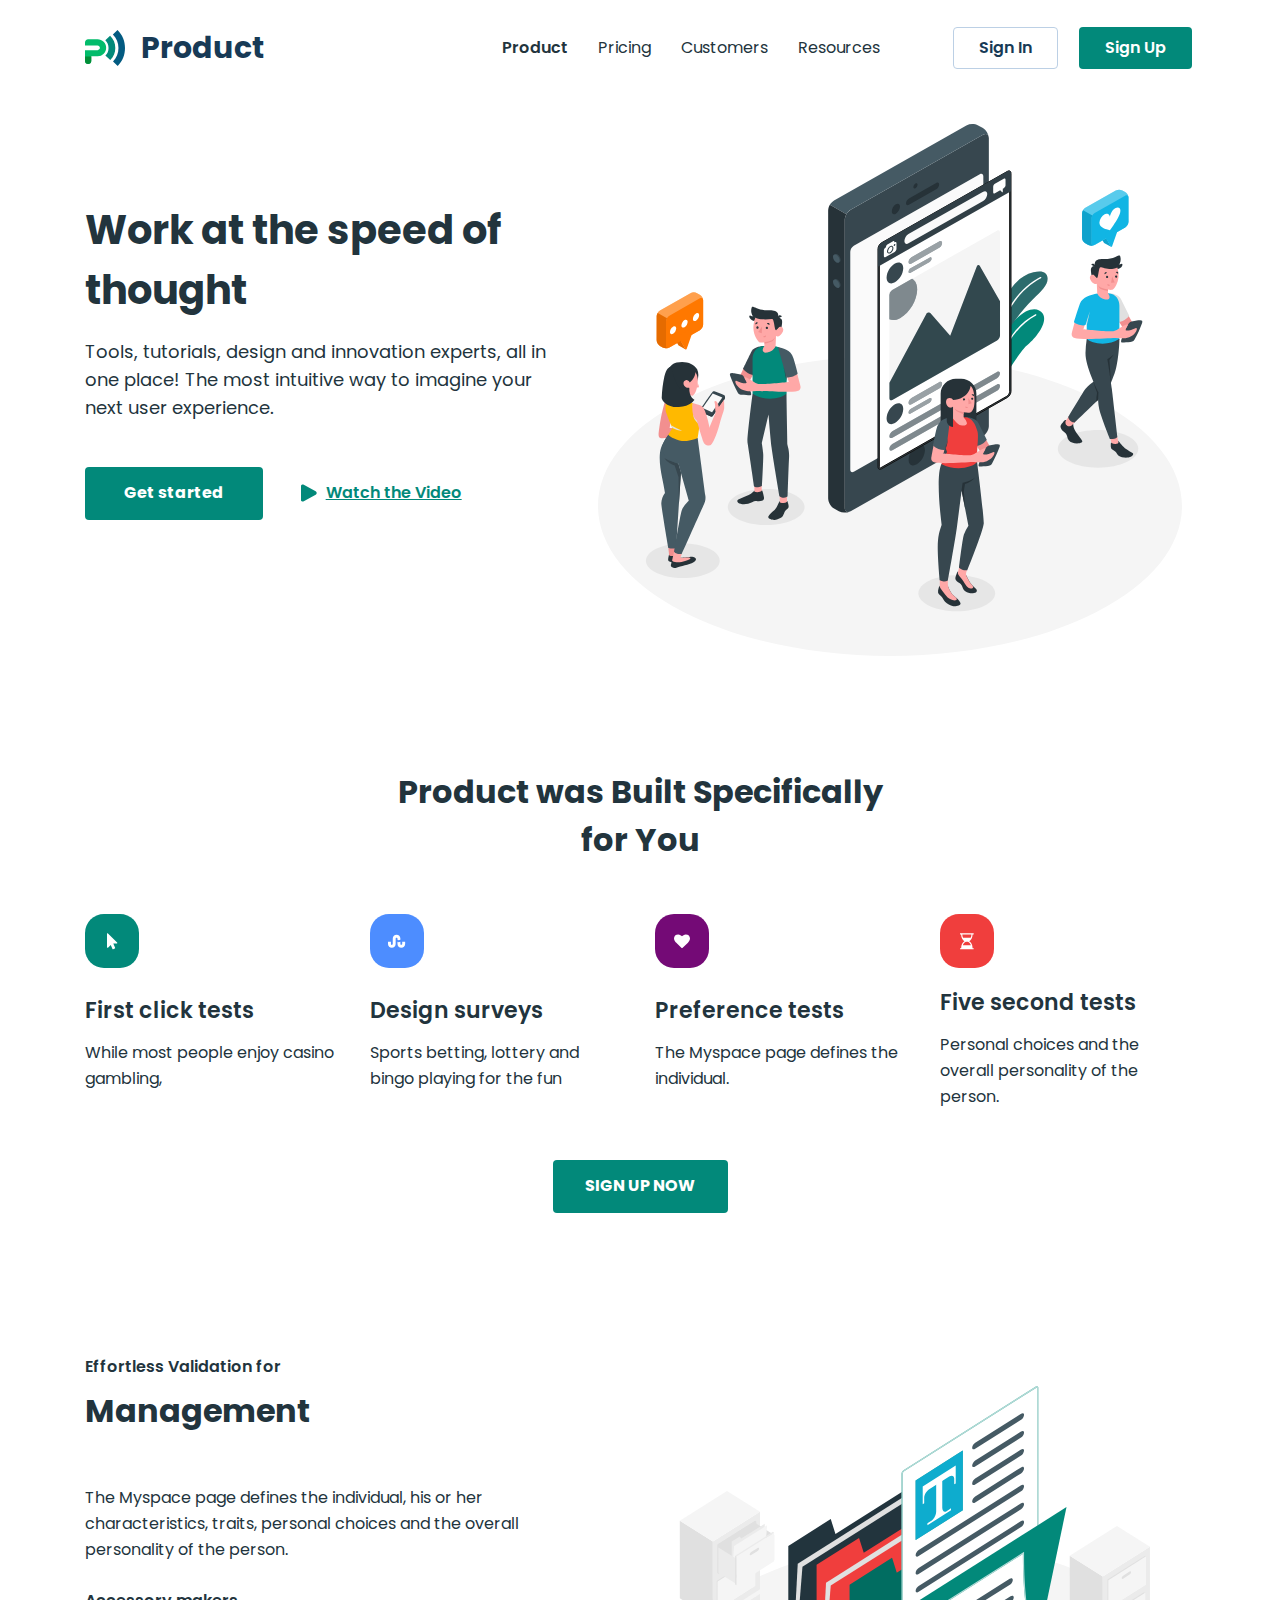
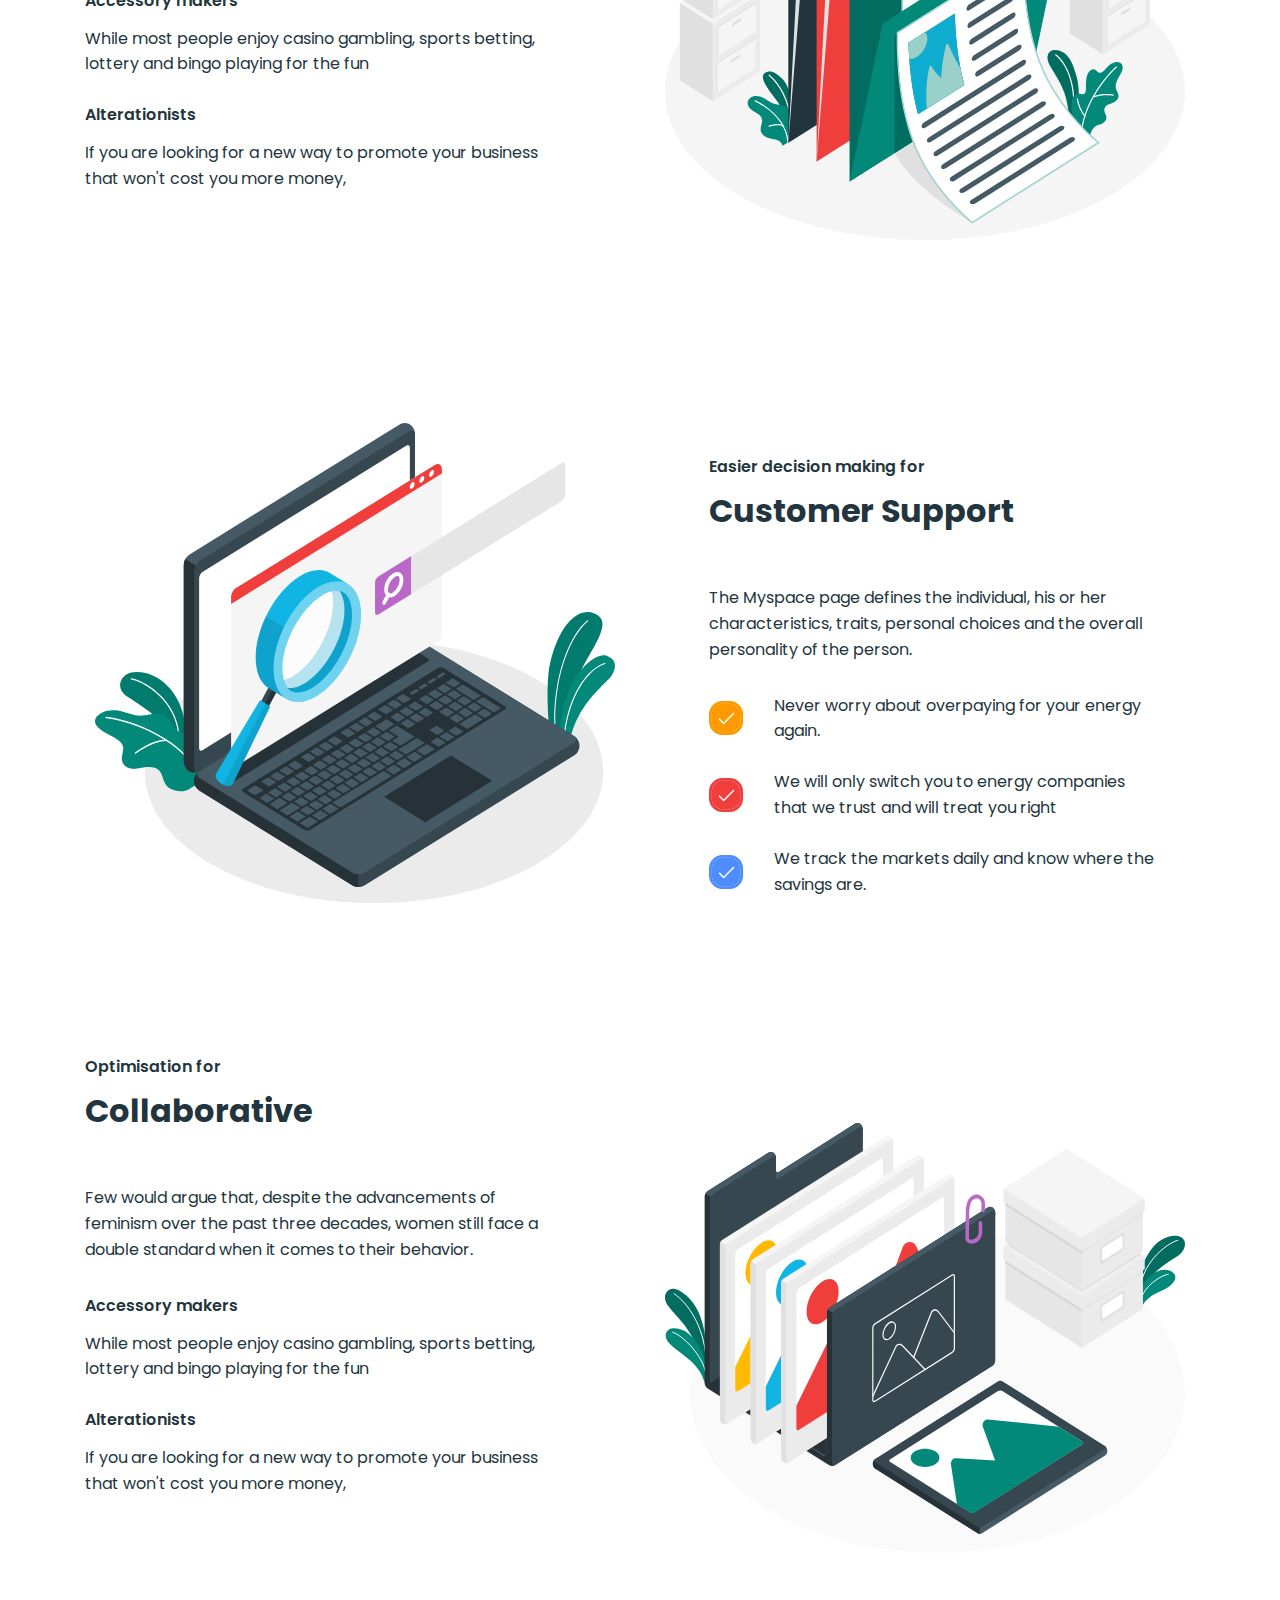
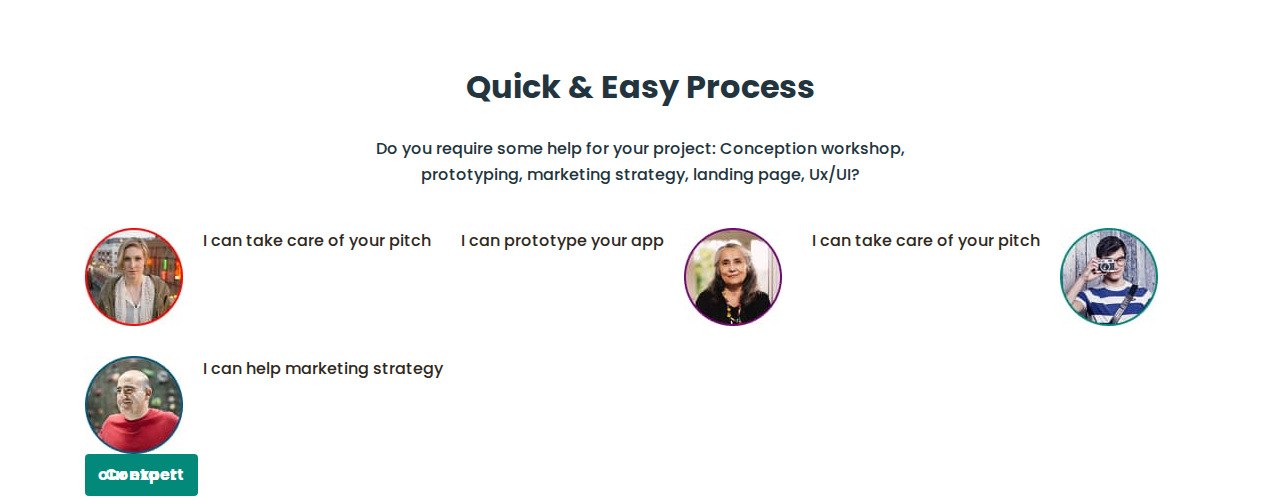
==== commit 3cb80140: "14/03" ====
--- a/index.html
+++ b/index.html
@@ -5,86 +5,89 @@
     <meta name="viewport" content="width=device-width, initial-scale=1.0" />
     <link
       rel="stylesheet"
-      href="https://cdnjs.cloudflare.com/ajax/libs/modern-normalize/3.0.1/modern-normalize.css"
-      integrity="sha512-gnAN+RgTMylunXI7AMg+PtcUGpKZFkZJoFIkAWvdPFRrFJz3p2tx4+9xbjILRfN7CzoViMgS8vSf06fSQzWZjA=="
+      href="https://cdnjs.cloudflare.com/ajax/libs/modern-normalize/3.0.1/modern-normalize.min.css"
+      integrity="sha512-q6WgHqiHlKyOqslT/lgBgodhd03Wp4BEqKeW6nNtlOY4quzyG3VoQKFrieaCeSnuVseNKRGpGeDU3qPmabCANg=="
       crossorigin="anonymous"
       referrerpolicy="no-referrer"
     />
     <link rel="preconnect" href="https://fonts.googleapis.com" />
     <link rel="preconnect" href="https://fonts.gstatic.com" crossorigin />
     <link
-      href="https://fonts.googleapis.com/css2?family=Montserrat:ital,wght@0,100..900;1,100..900&family=Poppins:wght@400;500;600;700&display=swap"
+      href="https://fonts.googleapis.com/css2?family=Asap:wght@100..900&family=Inter:ital,opsz,wght@0,14..32,100..900;1,14..32,100..900&family=Montserrat:wght@100..900&family=Poppins:wght@400;500;600;700;800&family=Roboto:ital,wght@0,100..900;1,100..900&display=swap"
       rel="stylesheet"
     />
     <link rel="stylesheet" href="./css/styles.css" />
     <title>Business promotion</title>
   </head>
   <body>
-    <header>
-      <a href="./index.html" class="logo-link">
-        <img
-          src="./images/logo.svg"
-          alt="Logo"
-          width="40"
-          height="36"
-          class="logo-item"
-        /><span class="logo">Product</span>
-      </a>
-      <nav>
-        <ul class="list">
-          <li class="menu-list">
-            <a href="./index.html" class="menu-link">Product</a>
-          </li>
-          <li class="menu-list">
-            <a href="./pricing.html" class="menu-link-small">Pricing</a>
-          </li>
-          <li class="menu-list">
-            <a href="./customers.html" class="menu-link-small">Customers</a>
-          </li>
-          <li class="menu-list">
-            <a href="" class="menu-link-small">Resources</a>
-          </li>
+    <header class="header">
+      <div class="container header-container">
+        <a href="./index.html" class="logo-link">
+          <img
+            src="./images/logo.svg"
+            alt="Logo"
+            width="40"
+            height="36"
+            class="logo-item"
+          /><span class="logo">Product</span>
+        </a>
+        <nav class="header-nav">
+          <ul class="list">
+            <li class="menu-list">
+              <a href="./index.html" class="menu-link">Product</a>
+            </li>
+            <li class="menu-list">
+              <a href="./pricing.html" class="menu-link-small">Pricing</a>
+            </li>
+            <li class="menu-list">
+              <a href="./customers.html" class="menu-link-small">Customers</a>
+            </li>
+            <li class="menu-list">
+              <a href="" class="menu-link-small">Resources</a>
+            </li>
+          </ul>
+        </nav>
+        <ul class="list list-button">
+          <li><button type="button" class="white-button">Sign In</button></li>
+          <li><button type="button" class="green-button">Sign Up</button></li>
         </ul>
-      </nav>
-      <ul class="list">
-        <li><button type="button" class="white-button">Sign In</button></li>
-        <li><button type="button" class="green-button">Sign Up</button></li>
-      </ul>
+      </div>
     </header>
 
     <main>
-      <section class="hero">
-        <h1 class="hero-title">Work at the speed of thought</h1>
-        <p class="hero-text">
-          Tools, tutorials, design and innovation experts, all in one place! The
-          most intuitive way to imagine your next user experience. Tools,
-          tutorials, design and innovation experts, all in one place! The most
-          intuitive way to imagine your next user experience.
-        </p>
-        <ul class="list">
-          <li>
-            <button type="button" class="green-button">Get started</button>
-          </li>
-          <li>
-            <button type="button" class="video-link">
-              <svg
-                width="16"
-                height="18"
-                viewBox="0 0 16 18"
-                fill="none"
-                xmlns="http://www.w3.org/2000/svg"
-              >
-                <path
-                  fill-rule="evenodd"
-                  clip-rule="evenodd"
-                  d="M14.6744 7.25119C16.0472 8.01295 16.0472 9.98705 14.6744 10.7488L2.77489 17.3518C1.44185 18.0914 -0.195505 17.1275 -0.195505 15.6029V2.39705C-0.195505 0.872535 1.44185 -0.0914478 2.77489 0.648247L14.6744 7.25119Z"
-                  fill="#02897A"
-                />
-              </svg>
-              Watch the Video
-            </button>
-          </li>
-        </ul>
+      <section class="hero container">
+        <div class="hero-main">
+          <h1 class="hero-title">Work at the speed of thought</h1>
+          <p class="hero-text">
+            Tools, tutorials, design and innovation experts, all in one place!
+            The most intuitive way to imagine your next user experience.
+          </p>
+          <ul class="list list-hero">
+            <li>
+              <button type="button" class="green-button">Get started</button>
+            </li>
+            <li>
+              <button type="button" class="video-link">
+                <svg
+                  class="triangle"
+                  width="16"
+                  height="18"
+                  viewBox="0 0 16 18"
+                  fill="none"
+                  xmlns="http://www.w3.org/2000/svg"
+                >
+                  <path
+                    fill-rule="evenodd"
+                    clip-rule="evenodd"
+                    d="M14.6744 7.25119C16.0472 8.01295 16.0472 9.98705 14.6744 10.7488L2.77489 17.3518C1.44185 18.0914 -0.195505 17.1275 -0.195505 15.6029V2.39705C-0.195505 0.872535 1.44185 -0.0914478 2.77489 0.648247L14.6744 7.25119Z"
+                    fill="#02897A"
+                  />
+                </svg>
+                Watch the Video
+              </button>
+            </li>
+          </ul>
+        </div>
         <img
           src="./images/hero-img.svg"
           alt="hero-img"
@@ -93,10 +96,12 @@
           class="hero-img"
         />
       </section>
-      <section class="product-section">
-        <h2 class="title">Product was Built Specifically for You</h2>
-        <ul class="list">
-          <li>
+      <section class="product-section container">
+        <div class="title-product-cont">
+          <h2 class="title">Product was Built Specifically for You</h2>
+        </div>
+        <ul class="list product-list">
+          <li class="product-list-group">
             <img
               src="./images/icon-1.svg"
               alt="First click tests"
@@ -147,38 +152,40 @@
         </ul>
         <button type="button" class="green-button">sign up now</button>
       </section>
-      <section class="managment-section">
-        <p class="big-text">Effortless Validation for</p>
-        <h2 class="title">Management</h2>
-        <p class="text">
-          The Myspace page defines the individual, his or her characteristics,
-          traits, personal choices and the overall personality of the person.
-        </p>
-        <ul class="list">
-          <li>
-            <h3 class="big-text-mod">Accessory makers</h3>
-            <p class="text">
-              While most people enjoy casino gambling, sports betting, lottery
-              and bingo playing for the fun
-            </p>
-          </li>
-          <li>
-            <h3 class="big-text-mod">Alterationists</h3>
-            <p class="text">
-              If you are looking for a new way to promote your business that
-              won't cost you more money,
-            </p>
-            <img
-              src="./images/management-img.svg"
-              alt="Management"
-              width="540"
-              height="500"
-              class="management-img"
-            />
-          </li>
-        </ul>
-      </section>
-      <section class="customer-support">
+      <section class="managment-section container">
+        <div class="managment-block">
+          <p class="big-text">Effortless Validation for</p>
+          <h2 class="title">Management</h2>
+          <p class="text">
+            The Myspace page defines the individual, his or her characteristics,
+            traits, personal choices and the overall personality of the person.
+          </p>
+          <ul class="list management-list">
+            <li>
+              <h3 class="big-text-mod">Accessory makers</h3>
+              <p class="text">
+                While most people enjoy casino gambling, sports betting, lottery
+                and bingo playing for the fun
+              </p>
+            </li>
+            <li>
+              <h3 class="big-text-mod">Alterationists</h3>
+              <p class="text">
+                If you are looking for a new way to promote your business that
+                won't cost you more money,
+              </p>
+            </li>
+          </ul>
+        </div>
+        <img
+          src="./images/management-img.svg"
+          alt="Management"
+          width="540"
+          height="500"
+          class="management-img"
+        />
+      </section>
+      <section class="customer-support container">
         <img
           src="./images/support-img.svg"
           alt="Customer Support"
@@ -186,76 +193,80 @@
           height="500"
           class="customer-support-img"
         />
-        <p class="big-text">Easier decision making for</p>
-        <h2 class="title">Customer Support</h2>
-        <p class="text">
-          The Myspace page defines the individual, his or her characteristics,
-          traits, personal choices and the overall personality of the person.
-        </p>
-        <ul class="list">
-          <li>
-            <img
-              src="./images/icon (1).svg"
-              alt="yellow"
-              width="35.07"
-              height="35"
-              class="customer-support-icon"
-            />
-            <p class="text">
-              Never worry about overpaying for your energy again.
-            </p>
-          </li>
-          <li>
-            <img
-              src="./images/icon (2).svg"
-              alt="red"
-              width="35.07"
-              height="35"
-              class="customer-support-icon"
-            />
-            <p class="text">
-              We will only switch you to energy companies that we trust and will
-              treat you right
-            </p>
-          </li>
-          <li>
-            <img
-              src="./images/icon (3).svg"
-              alt="blue"
-              width="35.07"
-              height="35"
-              class="customer-support-icon"
-            />
-            <p class="text">
-              We track the markets daily and know where the savings are.
-            </p>
-          </li>
-        </ul>
-      </section>
-      <section class="collab">
-        <p class="big-text">Optimisation for</p>
-        <h2 class="title">Collaborative</h2>
-        <p class="text">
-          Few would argue that, despite the advancements of feminism over the
-          past three decades, women still face a double standard when it comes
-          to their behavior.
-        </p>
-        <ul class="list">
-          <li>
-            <h3 class="big-text-mod">Accessory makers</h3>
-            <p class="text">
-              While most people enjoy casino gambling, sports betting, lottery
-              and bingo playing for the fun
-            </p>
-          </li>
-          <li>
-            <h3 class="big-text-mod">Alterationists</h3>
-            <p class="text">
-              If you are looking for a new way to promote your business that
-              won't cost you more money,
-            </p>
-          </li>
-        </ul>
+        <div class="customer-support-block">
+          <p class="big-text">Easier decision making for</p>
+          <h2 class="title">Customer Support</h2>
+          <p class="text text-customer-support">
+            The Myspace page defines the individual, his or her characteristics,
+            traits, personal choices and the overall personality of the person.
+          </p>
+          <ul class="customer-support-list">
+            <li class="customer-support-group">
+              <img
+                src="./images/icon (1).svg"
+                alt="yellow"
+                width="35.07"
+                height="35"
+                class="customer-support-icon"
+              />
+              <p class="text">
+                Never worry about overpaying for your energy again.
+              </p>
+            </li>
+            <li class="customer-support-group">
+              <img
+                src="./images/icon (2).svg"
+                alt="red"
+                width="35.07"
+                height="35"
+                class="customer-support-icon"
+              />
+              <p class="text">
+                We will only switch you to energy companies that we trust and
+                will treat you right
+              </p>
+            </li>
+            <li class="customer-support-group">
+              <img
+                src="./images/icon (3).svg"
+                alt="blue"
+                width="35.07"
+                height="35"
+                class="customer-support-icon"
+              />
+              <p class="text">
+                We track the markets daily and know where the savings are.
+              </p>
+            </li>
+          </ul>
+        </div>
+      </section>
+      <section class="collab container">
+        <div class="collab-block">
+          <p class="big-text">Optimisation for</p>
+          <h2 class="title">Collaborative</h2>
+          <p class="text text-collab">
+            Few would argue that, despite the advancements of feminism over the
+            past three decades, women still face a double standard when it comes
+            to their behavior.
+          </p>
+          <ul class="list collab-list">
+            <li>
+              <h3 class="big-text-mod">Accessory makers</h3>
+              <p class="text">
+                While most people enjoy casino gambling, sports betting, lottery
+                and bingo playing for the fun
+              </p>
+            </li>
+            <li>
+              <h3 class="big-text-mod">Alterationists</h3>
+              <p class="text">
+                If you are looking for a new way to promote your business that
+                won't cost you more money,
+              </p>
+            </li>
+          </ul>
+        </div>
         <img
           src="./images/collaboration-img.svg"
           alt="collab"
@@ -264,14 +275,14 @@
           class="collaboration-img"
         />
       </section>
-      <section class="quick">
-        <h2 class="title">Quick & Easy Process</h2>
+      <section class="quick container">
+        <h2 class="title title-quick">Quick & Easy Process</h2>
         <p class="text">
           Do you require some help for your project: Conception workshop,
           prototyping, marketing strategy, landing page, Ux/UI?
         </p>
-        <ul class="list">
-          <li>
+        <ul class="list list-quick">
+          <li class="quick-icon">
             <img
               src="./images/avatar.jpg"
               alt="avatar1"
@@ -281,7 +292,7 @@
             />
             <p class="phrases">I can take care of your pitch</p>
           </li>
-          <li>
+          <li class="quick-icon">
             <p class="phrases">I can prototype your app</p>
             <img
               src="./images/avatar2.jpg"
@@ -291,7 +302,7 @@
               class="quick-img-two"
             />
           </li>
-          <li>
+          <li class="quick-icon">
             <p class="phrases">I can take care of your pitch</p>
             <img
               src="./images/avatar3.jpg"
@@ -301,7 +312,7 @@
               class="quick-img-three"
             />
           </li>
-          <li>
+          <li class="quick-icon">
             <img
               src="./images/avatar4.jpg"
               alt="avatar4"
@@ -314,7 +325,7 @@
         </ul>
         <button type="button" class="green-button">Contact our expert</button>
       </section>
-      <section class="contents">
+      <section class="contents hidden">
         <h2 class="title">Contents Strategies</h2>
         <p class="text">
           We focus on ergonomics and meeting you where you work. It's only a
@@ -364,7 +375,7 @@
           </li>
         </ul>
       </section>
-      <section class="price-table">
+      <section class="price-table hidden">
         <h2 class="title">Price Table</h2>
         <p class="text">We offer competitive price</p>
         <ul class="list">
@@ -403,7 +414,7 @@
           </li>
         </ul>
       </section>
-      <section>
+      <section class="hidden">
         <h2>What Clients Say</h2>
         <p>
           Problems trying to resolve the conflict between the two major realms
@@ -472,7 +483,7 @@
           </li>
         </ul>
       </section>
-      <section>
+      <section class="hidden">
         <div>
           <h2>Join 100 Compannies who boost their business with Product</h2>
           <button type="button">Get This</button>
@@ -486,7 +497,7 @@
       </section>
     </main>
 
-    <footer>
+    <footer class="hidden">
       <a href="./index.html">
         <img src="./images/logo.svg" alt="Logo" width="40" height="36" />
         Product
@@ -545,6 +556,7 @@
       />
       <p>Enter your phone number</p>
       <button type="button">Sign up Now</button>
+      <form action=""></form>
       <p>Made With Love By Figmaland All Right Reserved</p>
     </footer>
   </body>
--- a/css/styles.css
+++ b/css/styles.css
@@ -1,27 +1,95 @@
+.hidden {
+  display: none;
+}
 body {
   font-family: "Poppins", sans-serif;
   background-color: #fff;
-}
-/* Header */
+  color: #22343d;
+}
+/* #region reset */
+ul,
+ol {
+  list-style-type: none;
+  margin: 0;
+  padding: 0;
+}
+a {
+  text-decoration: none;
+  font-style: normal;
+}
+h1,
+h2,
+h3,
+h4,
+h5,
+h6,
+p {
+  margin: 0;
+}
+img {
+  display: block;
+  max-width: 100%;
+  height: auto;
+}
+.visually-hidden {
+  position: absolute;
+  width: 1px;
+  height: 1px;
+  margin: -1px;
+  border: 0;
+  padding: 0;
+  white-space: nowrap;
+  clip-path: inset(100%);
+  clip: rect(0 0 0 0);
+  overflow: hidden;
+}
+button {
+  line-height: 0;
+  cursor: pointer;
+}
+/* #endregion reset */
+/* #region common */
+.container {
+  width: 1110px;
+  margin: 0 auto;
+}
+/* #endregion common */
+/* #region header */
+*,
+::before,
+::after {
+  box-sizing: border-box;
+}
+.header-container {
+  display: flex;
+  align-items: center;
+}
 .logo-link {
   text-decoration: none;
+  display: flex;
+  padding: 22px 0;
+  gap: 16px;
+  align-items: center;
 }
 .logo-item {
 }
 .logo {
-  font-family: "Poppins", sans-serif;
   font-weight: 700;
   font-size: 30px;
   line-height: 0.93;
   color: #173a56;
 }
+.header-nav {
+  margin-left: 237px;
+}
 .list {
   list-style: none;
+  display: flex;
+  gap: 30px;
 }
 .menu-list {
 }
 .menu-link {
-  font-family: "Poppins", sans-serif;
   text-decoration: none;
   font-weight: 600;
   font-size: 16px;
@@ -29,42 +97,63 @@
   color: #22343d;
 }
 .menu-link-small {
-  font-family: "Poppins", sans-serif;
   text-decoration: none;
   font-weight: 400;
   font-size: 16px;
   line-height: 1.75;
   color: #22343d;
 }
+.list-button {
+  margin-left: 73px;
+  gap: 21px;
+}
 .white-button {
-  font-family: "Poppins", sans-serif;
-  background-color: #fff;
-  font-weight: 600;
+  font-family: inherit;
+  background-color: transparent;
+  font-weight: 600;
+  min-width: 105px;
+  height: 42px;
   font-size: 16px;
   text-align: center;
   color: #173a56;
+  border: 1px solid #bcd0e5;
+  border-radius: 4px;
 }
 .green-button {
-  font-family: "Poppins", sans-serif;
+  font-family: inherit;
   background-color: #02897a;
   font-weight: 600;
   font-size: 16px;
   text-align: center;
   color: #fff;
-}
-/* Hero section */
+  border-radius: 4px;
+  width: 113px;
+  height: 42px;
+  border-color: transparent;
+}
+/* #endregion header */
+/* #region hero */
 .hero {
+  display: flex;
+  margin-bottom: 100px;
+}
+.hero-main {
+  margin: 112px 0;
+  width: 465px;
+  height: 331px;
+  margin-right: 35px;
 }
 .hero-text {
-  font-weight: 400;
+  font-weight: 400px;
   font-size: 18px;
-  line-height: 1.55556;
-  color: #22343d;
+  line-height: 1.55;
+  color: #22343d;
+  margin-top: 18px;
 }
 .text {
   font-weight: 400;
   font-size: 16px;
-  line-height: 1.625;
+  line-height: 1.62;
   color: #22343d;
 }
 .hero-title {
@@ -85,29 +174,84 @@
   text-decoration-skip-ink: none;
   color: #02897a;
 }
+.list-hero {
+  margin-top: 45px;
+}
+.list-hero .green-button {
+  font-weight: 700;
+  width: 178px;
+  height: 53px;
+}
+.video-link {
+  display: flex;
+  align-items: center;
+  width: 178px;
+  height: 53px;
+  border-color: transparent;
+  gap: 8.66px;
+}
+.triangle {
+}
 .hero-img {
-}
-
-/* Product Section */
+  margin-top: 25px;
+}
+/* #endregion hero */
+/* #region product */
+.product-list {
+  margin-bottom: 50px;
+  display: flex;
+  justify-content: space-around;
+}
+.product-list-group {
+}
+.title-product-cont {
+  display: flex;
+  justify-content: center;
+}
 .title {
   font-weight: 700;
   font-size: 32px;
   text-align: center;
   color: #22343d;
+  max-width: 530px;
+  margin-bottom: 50px;
 }
 .title-small {
   font-weight: 600;
   font-size: 22px;
   color: #22343d;
+  margin-bottom: 13px;
+  width: 255px;
 }
 .product-section .green-button {
-  font-weight: 700;
-}
+  display: block;
+  font-weight: 700;
+  width: 175px;
+  height: 53px;
+  text-transform: uppercase;
+  margin: 0 auto 50px;
+}
+/* change icons incorect */
 .product-icon {
-}
-/* Managment Section */
+  margin-bottom: 18.11px;
+}
+
+/* #endregion product */
+/* #region managment */
 .managment-section {
-}
+  display: flex;
+}
+.management-list {
+  display: flex;
+  flex-direction: column;
+  gap: unset;
+}
+.managment-block {
+  width: 486px;
+  height: 418px;
+  margin: 91px 84px 141px 0;
+}
+
 .managment-section .title {
   text-align: unset;
 }
@@ -116,40 +260,105 @@
   font-size: 16px;
   color: #22343d;
 }
+.managment-section .text {
+  margin-bottom: 30px;
+}
+.managment-section .text {
+  margin-bottom: 25px;
+}
 .big-text-mod {
   font-weight: 600;
   font-size: 16px;
   line-height: 1.625;
   color: #22343d;
+  margin-bottom: 12px;
 }
 .management-img {
-}
-/* Customer Support Section */
+  margin-top: 50px;
+}
+/* #endregion managment */
+/* #region customer support */
+.big-text {
+  margin-bottom: 8px;
+}
 .customer-support .title {
   text-align: unset;
 }
 .customer-support {
+  display: flex;
+  margin: 100px auto;
+}
+.customer-support-block {
+  width: 457px;
+  height: 419px;
+  margin: 41px 35px 40px 84px;
+}
+.customer-support-list {
+  display: flex;
+  flex-direction: column;
+  gap: 25px;
+}
+.text-customer-support {
+  margin-bottom: 30px;
+}
+.customer-support-group {
+  display: flex;
+  align-items: center;
+  gap: 30px;
 }
 .customer-support-img {
 }
 .customer-support-icon {
 }
-/* Collab Section */
+/* #endregion customer support */
+/* #region collab */
 .collab {
+  display: flex;
+}
+.collab-block {
+  width: 486px;
+  height: 418px;
+  margin: 41px 84px 191px 0;
+}
+.text-collab {
+  margin-bottom: 30px;
 }
 .collaboration-img {
 }
 .collab .title {
   text-align: unset;
 }
-/* Quick & Easy Section */
+.collab-list {
+  display: flex;
+  flex-direction: column;
+  gap: 25px;
+}
+/* #endregion collab */
+/* #region quick and easy */
 .quick {
 }
 .title {
+}
+.title-quick {
+  display: block;
+  margin: 0 auto 25px;
 }
 .quick .text {
   font-weight: 500;
   text-align: center;
+  width: 542px;
+  margin: 0 auto 40px;
+}
+.list-quick {
+  display: flex;
+  flex-wrap: wrap;
+}
+.list-quick:nth-child(1).quick-icon {
+  margin-right: 110px;
+}
+.quick-icon {
+  display: flex;
+  gap: 20px;
 }
 .quick-img-one {
 }
@@ -168,6 +377,7 @@
 .quick .green-button {
   font-weight: 700;
 }
+/* #endregion quick and easy */
 /* Contents Section */
 .contents {
 }
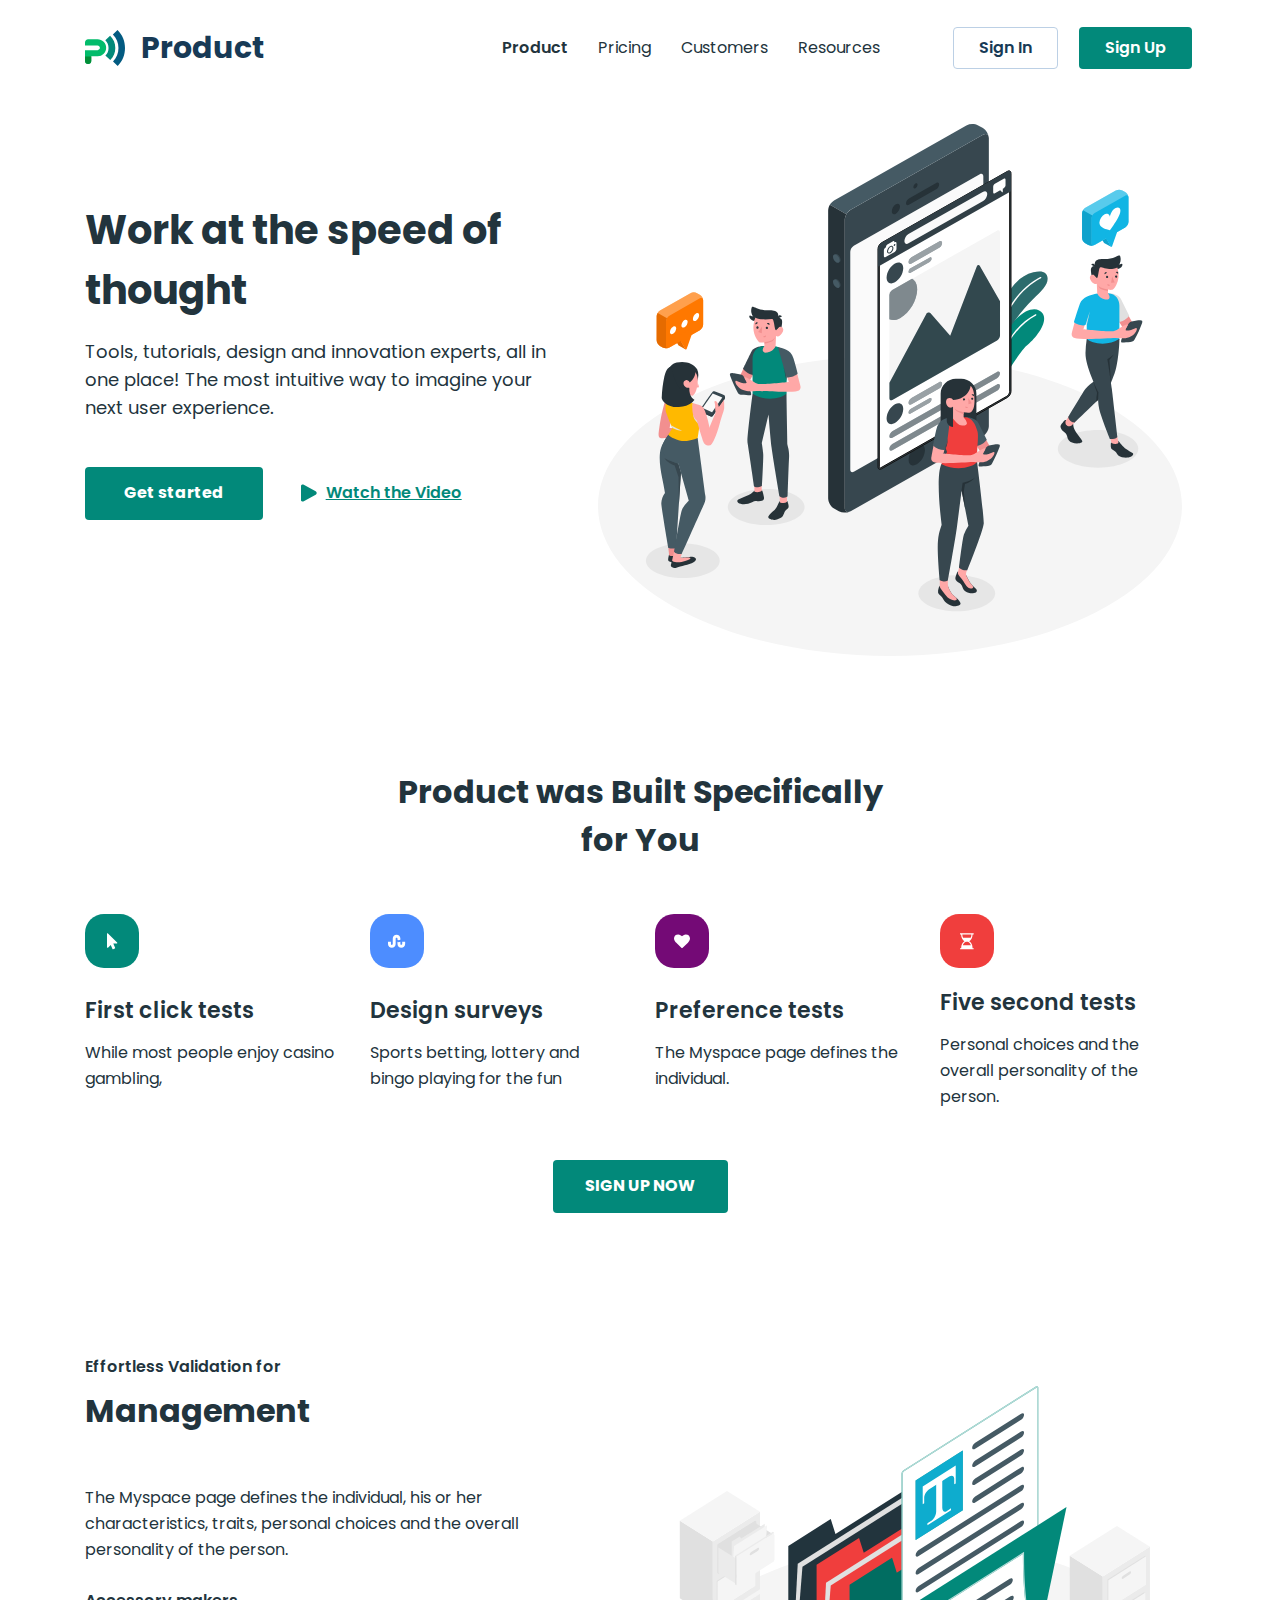
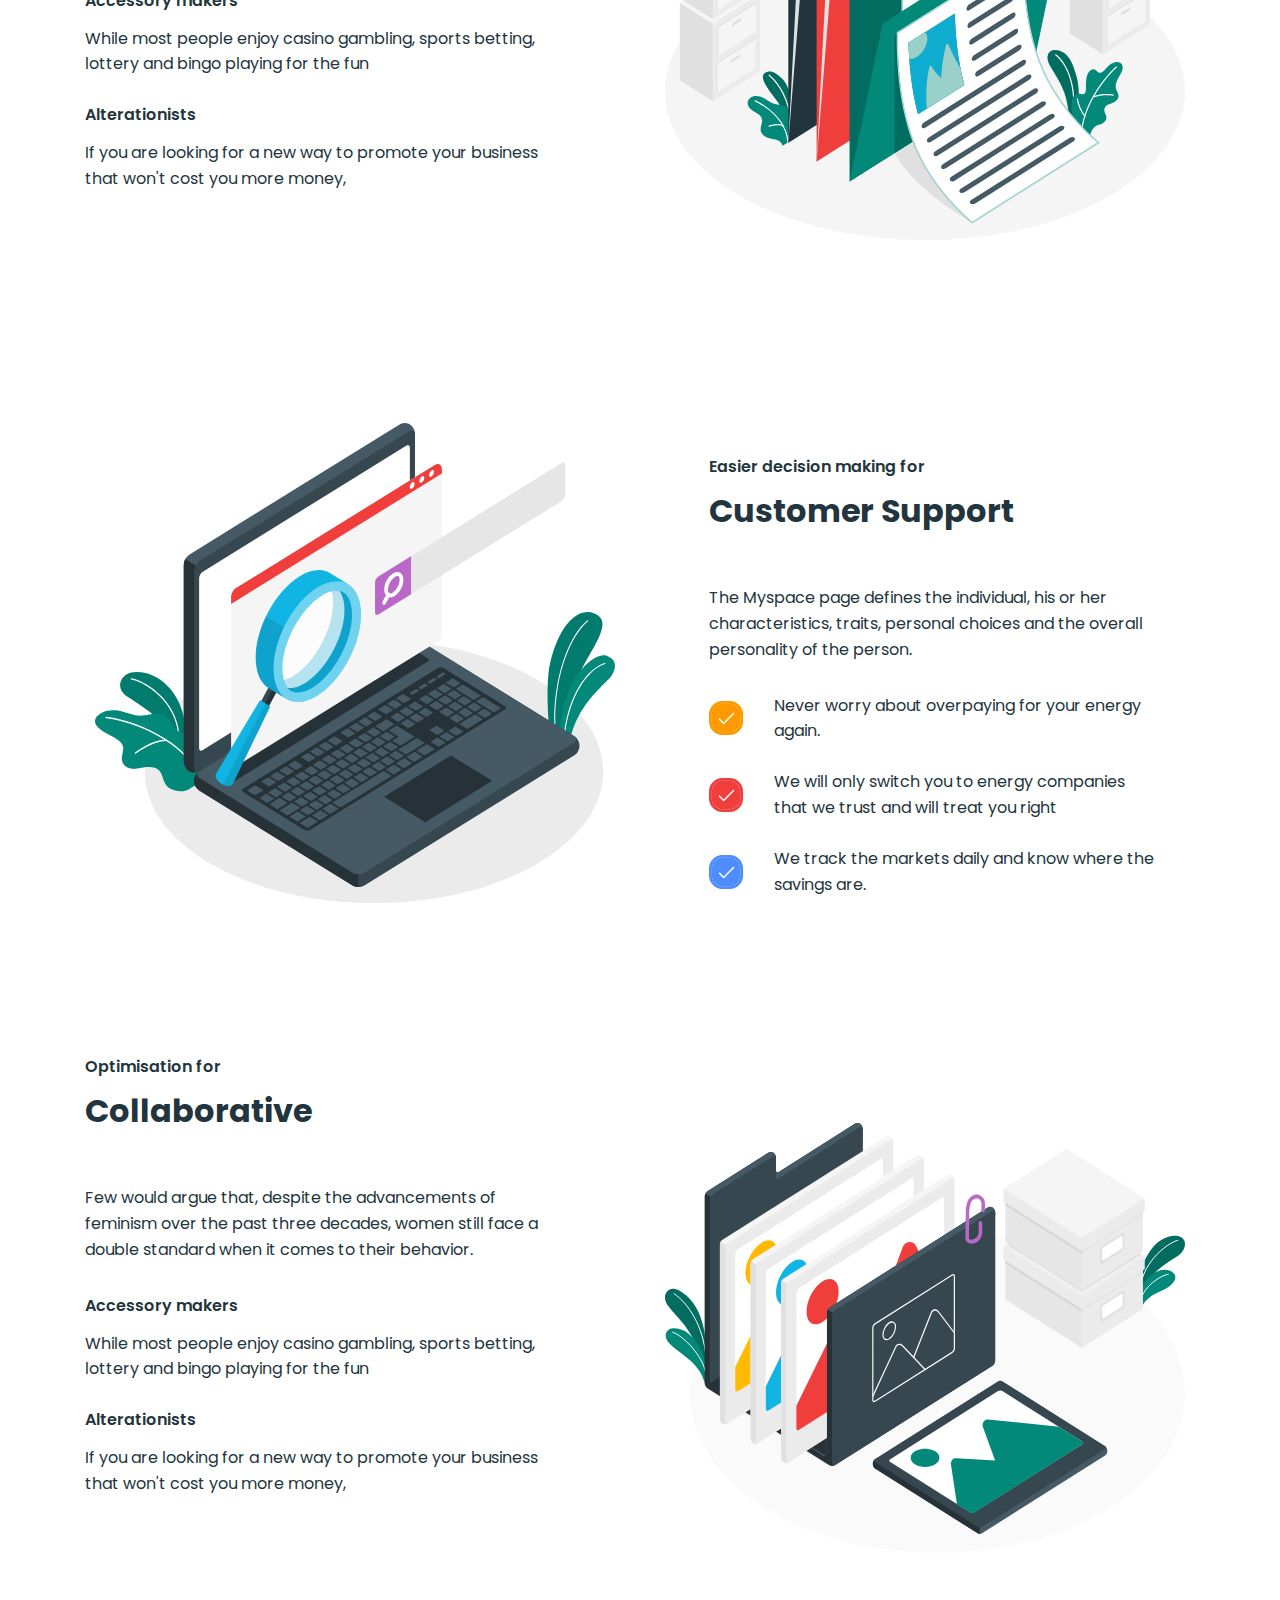
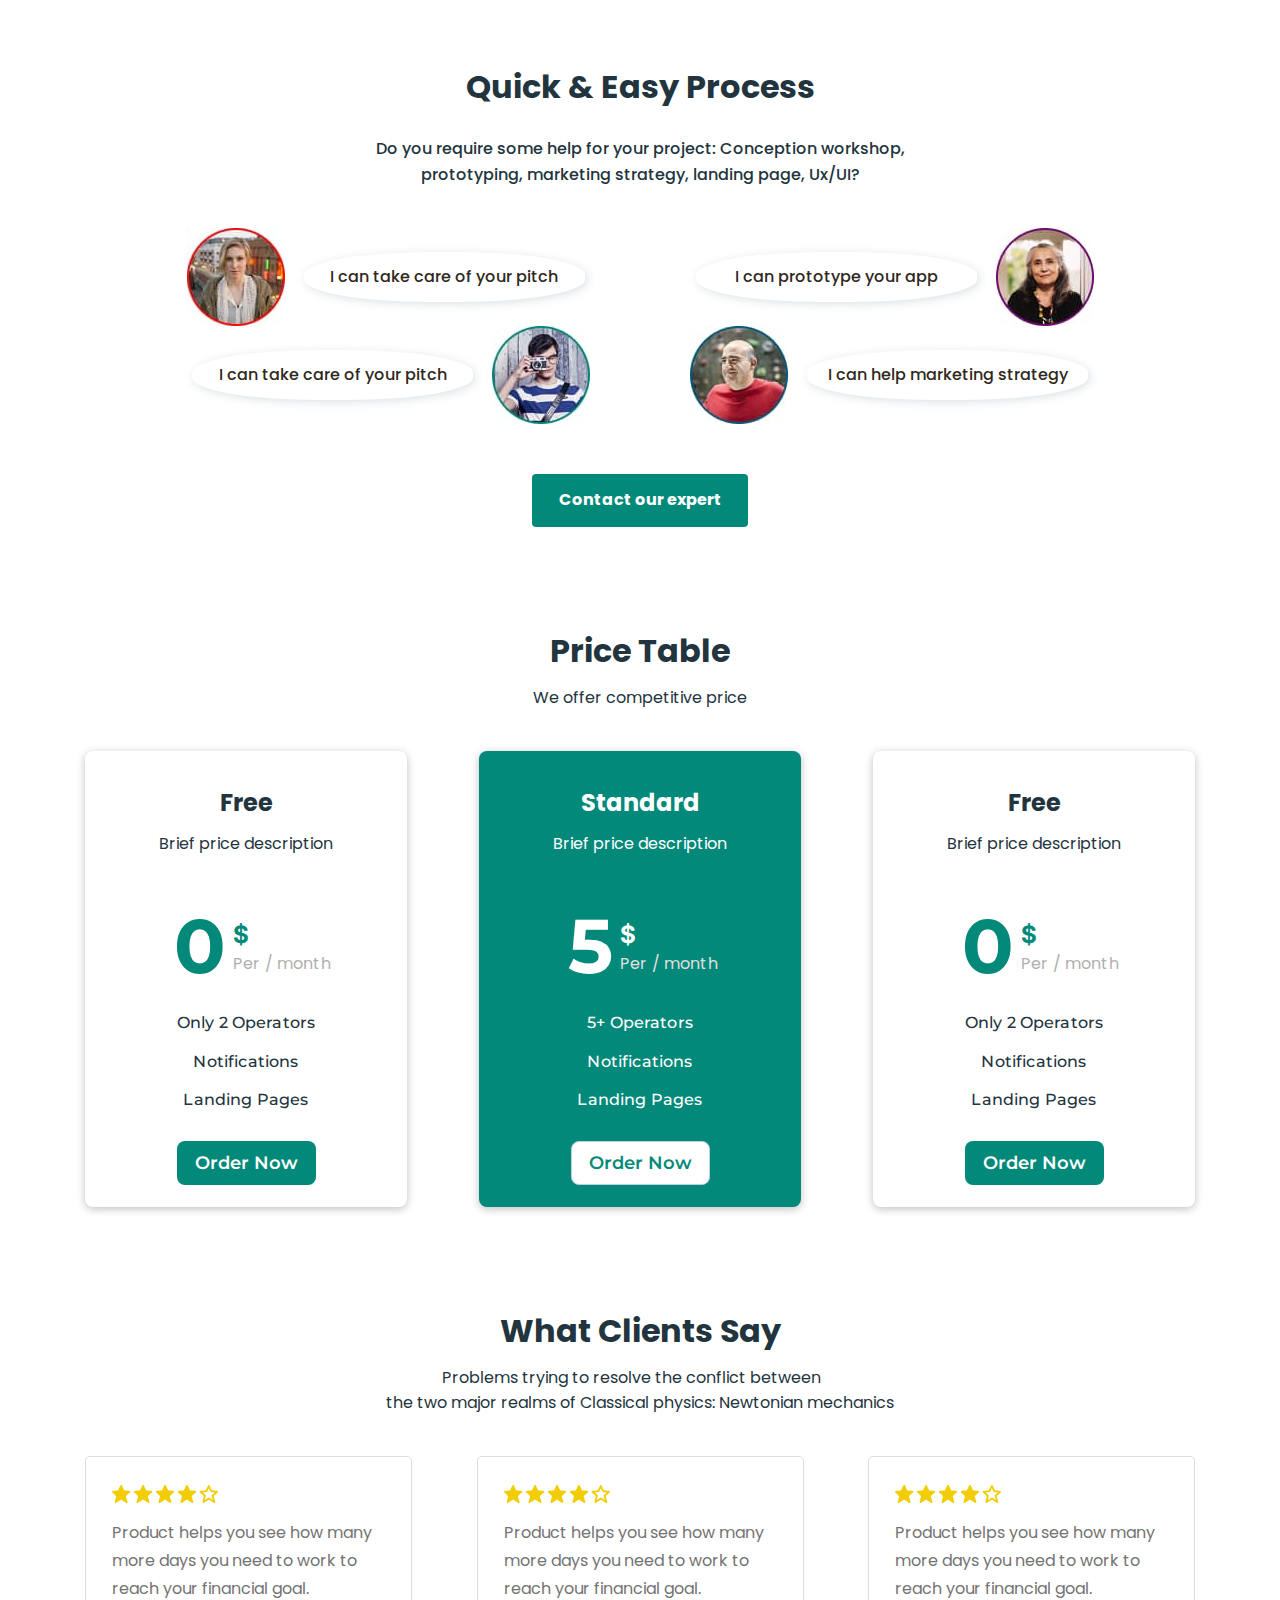
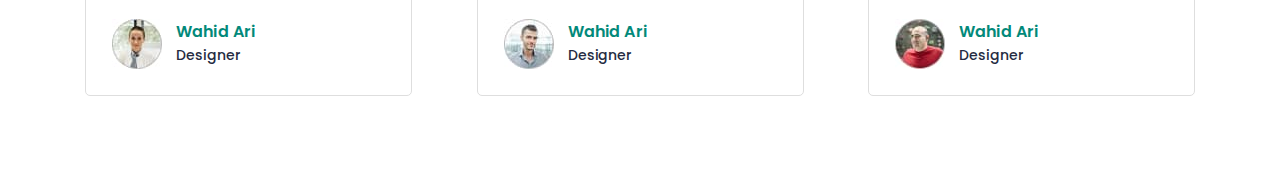
==== commit 23b2631c: "sec reviews" ====
--- a/index.html
+++ b/index.html
@@ -32,7 +32,7 @@
           /><span class="logo">Product</span>
         </a>
         <nav class="header-nav">
-          <ul class="list">
+          <ul class="list list-nav-menu">
             <li class="menu-list">
               <a href="./index.html" class="menu-link">Product</a>
             </li>
@@ -281,7 +281,7 @@
           Do you require some help for your project: Conception workshop,
           prototyping, marketing strategy, landing page, Ux/UI?
         </p>
-        <ul class="list list-quick">
+        <ul class="list list-quick1">
           <li class="quick-icon">
             <img
               src="./images/avatar.jpg"
@@ -302,6 +302,8 @@
               class="quick-img-two"
             />
           </li>
+        </ul>
+        <ul class="list list-quick2">
           <li class="quick-icon">
             <p class="phrases">I can take care of your pitch</p>
             <img
@@ -323,9 +325,10 @@
             <p class="phrases">I can help marketing strategy</p>
           </li>
         </ul>
+
         <button type="button" class="green-button">Contact our expert</button>
       </section>
-      <section class="contents hidden">
+      <section class="contents container hidden">
         <h2 class="title">Contents Strategies</h2>
         <p class="text">
           We focus on ergonomics and meeting you where you work. It's only a
@@ -375,111 +378,149 @@
           </li>
         </ul>
       </section>
-      <section class="price-table hidden">
+      <section class="price-table container">
         <h2 class="title">Price Table</h2>
         <p class="text">We offer competitive price</p>
-        <ul class="list">
-          <li>
+        <ul class="price-list-main">
+          <li class="price-list">
             <h3 class="title-contents">Free</h3>
-            <p>Brief price description</p>
-            <h4>0 $ Per / month</h4>
-            <ul>
-              <li>Only 2 Operators</li>
-              <li>Notifications</li>
-              <li>Landing Pages</li>
+            <p class="text text-price-list">Brief price description</p>
+            <div class="price-numbers">
+              <h3 class="price-small-text">
+                <span class="big-numbers">0</span>
+              </h3>
+              <h3 class="numbers-adj">
+                <span class="big-signs">$</span>Per / month
+              </h3>
+            </div>
+            <ul class="price-list-service">
+              <li class="list-service-text">Only 2 Operators</li>
+              <li class="list-service-text">Notifications</li>
+              <li class="list-service-text">Landing Pages</li>
             </ul>
-            <button type="button">Order Now</button>
-          </li>
-          <li>
-            <h3 class="title-contents">Standard</h3>
-            <p>Brief price description</p>
-            <h4>5 $ Per / month</h4>
-            <ul>
-              <li>5+ Operators</li>
-              <li>Notifications</li>
-              <li>Landing Pages</li>
+            <button type="button" class="green-button">Order Now</button>
+          </li>
+          <li class="price-list-cust">
+            <h3 class="title-contents-cust">Standard</h3>
+            <p class="text text-price-list-cust">Brief price description</p>
+            <div class="price-numbers">
+              <h3 class="price-small-text">
+                <span class="big-numbers cust">5</span>
+              </h3>
+              <h3 class="numbers-adj-cust">
+                <span class="big-signs cust">$</span>Per / month
+              </h3>
+            </div>
+            <ul class="price-list-service">
+              <li class="list-service-text cust">5+ Operators</li>
+              <li class="list-service-text cust">Notifications</li>
+              <li class="list-service-text cust">Landing Pages</li>
             </ul>
-            <button type="button">Order Now</button>
-          </li>
-          <li>
-            <h3 class="title-contents">Premium</h3>
-            <p>Brief price description</p>
-            <h4>10 $ Per / month</h4>
-            <ul>
-              <li>10+ Operators</li>
-              <li>Notifications</li>
-              <li>Landing Pages</li>
+            <button type="button" class="white-button">Order Now</button>
+          </li>
+          <li class="price-list">
+            <h3 class="title-contents">Free</h3>
+            <p class="text text-price-list">Brief price description</p>
+            <div class="price-numbers">
+              <h3 class="price-small-text">
+                <span class="big-numbers">0</span>
+              </h3>
+              <h3 class="numbers-adj">
+                <span class="big-signs">$</span>Per / month
+              </h3>
+            </div>
+            <ul class="price-list-service">
+              <li class="list-service-text">Only 2 Operators</li>
+              <li class="list-service-text">Notifications</li>
+              <li class="list-service-text">Landing Pages</li>
             </ul>
-            <button type="button">Order Now</button>
+            <button type="button" class="green-button">Order Now</button>
           </li>
         </ul>
       </section>
-      <section class="hidden">
-        <h2>What Clients Say</h2>
-        <p>
-          Problems trying to resolve the conflict between the two major realms
-          of Classical physics: Newtonian mechanics
+      <section class="reviews container">
+        <h2 class="title title-reviews-main">What Clients Say</h2>
+        <p class="text text-reviews-main">
+          <span class="short-line"
+            >Problems trying to resolve the conflict between</span
+          >
+          the two major realms of Classical physics: Newtonian mechanics
         </p>
-        <ul>
-          <li>
+        <ul class="list-review-main">
+          <li class="list-review">
             <img
               src="./images/Group 204 (1).png"
               alt="4stars"
               width="106"
               height="18"
-            />
-            <p>
+              class="stars"
+            />
+            <p class="text text-reviews">
               Product helps you see how many more days you need to work to reach
               your financial goal.
             </p>
-            <img
-              src="./images/Ellipse 2.jpg"
-              alt="Wahid Ari"
-              width="50"
-              height="50"
-            />
-            <p>Wahid Ari</p>
-            <p>Designer</p>
-          </li>
-          <li>
+            <div class="user-review">
+              <img
+                src="./images/Ellipse 2.jpg"
+                alt="Wahid Ari"
+                width="50"
+                height="50"
+              />
+              <div class="wahid-ari">
+                <p class="user-name-green">Wahid Ari</p>
+                <p class="user-profesion">Designer</p>
+              </div>
+            </div>
+          </li>
+          <li class="list-review">
             <img
               src="./images/Group 204.png"
               alt="4stars"
               width="106"
               height="18"
-            />
-            <p>
+              class="stars"
+            />
+            <p class="text text-reviews">
               Product helps you see how many more days you need to work to reach
               your financial goal.
             </p>
-            <img
-              src="./images/Ellipse 2 (1).jpg"
-              alt="Wahid Ari"
-              width="50"
-              height="50"
-            />
-            <p>Wahid Ari</p>
-            <p>Designer</p>
-          </li>
-          <li>
+            <div class="user-review">
+              <img
+                src="./images/Ellipse 2 (1).jpg"
+                alt="Wahid Ari"
+                width="50"
+                height="50"
+              />
+              <div class="wahid-ari">
+                <p class="user-name-green">Wahid Ari</p>
+                <p class="user-profesion">Designer</p>
+              </div>
+            </div>
+          </li>
+          <li class="list-review">
             <img
               src="./images/Group 204.png"
               alt="4stars"
               width="106"
               height="18"
-            />
-            <p>
+              class="stars"
+            />
+            <p class="text text-reviews">
               Product helps you see how many more days you need to work to reach
               your financial goal.
             </p>
-            <img
-              src="./images/Ellipse 2 (2).jpg"
-              alt="Wahid Ari"
-              width="50"
-              height="50"
-            />
-            <p>Wahid Ari</p>
-            <p>Designer</p>
+            <div class="user-review">
+              <img
+                src="./images/Ellipse 2 (2).jpg"
+                alt="Wahid Ari"
+                width="50"
+                height="50"
+              />
+              <div class="wahid-ari">
+                <p class="user-name-green">Wahid Ari</p>
+                <p class="user-profesion">Designer</p>
+              </div>
+            </div>
           </li>
         </ul>
       </section>
--- a/css/styles.css
+++ b/css/styles.css
@@ -5,6 +5,11 @@
   font-family: "Poppins", sans-serif;
   background-color: #fff;
   color: #22343d;
+}
+*,
+::before,
+::after {
+  box-sizing: border-box;
 }
 /* #region reset */
 ul,
@@ -55,11 +60,7 @@
 }
 /* #endregion common */
 /* #region header */
-*,
-::before,
-::after {
-  box-sizing: border-box;
-}
+
 .header-container {
   display: flex;
   align-items: center;
@@ -85,9 +86,12 @@
 .list {
   list-style: none;
   display: flex;
+}
+.list-nav-menu {
   gap: 30px;
 }
 .menu-list {
+  padding: 22px 0;
 }
 .menu-link {
   text-decoration: none;
@@ -176,6 +180,7 @@
 }
 .list-hero {
   margin-top: 45px;
+  gap: 30px;
 }
 .list-hero .green-button {
   font-weight: 700;
@@ -201,6 +206,7 @@
   margin-bottom: 50px;
   display: flex;
   justify-content: space-around;
+  gap: 30px;
 }
 .product-list-group {
 }
@@ -349,24 +355,36 @@
   width: 542px;
   margin: 0 auto 40px;
 }
-.list-quick {
-  display: flex;
-  flex-wrap: wrap;
-}
-.list-quick:nth-child(1).quick-icon {
-  margin-right: 110px;
+.list-quick1 {
+  padding: 0 101.5px;
+  gap: 110px;
+  justify-content: space-between;
+}
+.list-quick2 {
+  gap: 100px;
+  justify-content: center;
+  margin-bottom: 50px;
 }
 .quick-icon {
   display: flex;
-  gap: 20px;
+  gap: 19px;
+  align-items: center;
 }
 .quick-img-one {
 }
 .phrases {
+  display: flex;
   font-weight: 500;
   font-size: 16px;
   text-align: center;
   color: #2f281e;
+  fill: #fff;
+  box-shadow: 2px 2px 10px 0 rgba(23, 58, 86, 0.15);
+  border-radius: 45%;
+  width: 281px;
+  height: 50px;
+  align-items: center;
+  justify-content: center;
 }
 .quick-img-two {
 }
@@ -375,17 +393,29 @@
 .quick-img-four {
 }
 .quick .green-button {
-  font-weight: 700;
+  display: block;
+  font-weight: 700;
+  width: 216px;
+  height: 53px;
+  margin: 0 auto 100px;
 }
 /* #endregion quick and easy */
-/* Contents Section */
+/* #region contents */
+
 .contents {
 }
 .contents .title {
   font-size: 34px;
+  text-align: start;
+  margin-bottom: 10px;
 }
 .contents .text {
   font-weight: 500;
+  width: 465px;
+  margin-bottom: 40px;
+}
+.contents .list {
+  gap: 30px;
 }
 .contents-img {
 }
@@ -404,4 +434,217 @@
 .green-text {
   color: #02897a;
 }
-/* Price Table Section */
+/* #endregion contents */
+/* #region price */
+.price-table {
+}
+.price-table .title {
+  display: block;
+  margin: 0 auto;
+  margin-bottom: 10px;
+}
+.price-table .text {
+  text-align: center;
+  margin-bottom: 40px;
+}
+.price-list-main {
+  display: flex;
+  justify-content: space-between;
+}
+.price-list {
+  width: 322px;
+  height: 456px;
+  padding: 32px;
+  border-radius: 8px;
+  box-shadow: 0 2px 8px 0 rgba(0, 0, 0, 0.25);
+  background: #fff;
+}
+.price-table .title-contents {
+  margin-bottom: 8px;
+  text-align: center;
+}
+.price-numbers {
+  width: 157px;
+  height: 100px;
+  display: flex;
+  margin-left: 57px;
+}
+.text-price-list {
+  margin-bottom: 16px;
+}
+.big-numbers {
+  font-family: "Montserrat", sans-serif;
+  font-weight: 700;
+  font-size: 76px;
+  line-height: 1.32;
+  letter-spacing: 0em;
+  text-align: center;
+  color: #02897a;
+  margin-right: 7px;
+}
+.big-signs {
+  font-family: "Inter", sans-serif;
+  font-weight: 700;
+  font-size: 24px;
+  line-height: 1.25;
+  letter-spacing: 0em;
+  color: #02897a;
+  display: flex;
+  align-self: start;
+  margin-bottom: 4px;
+}
+.numbers-adj {
+  display: flex;
+  flex-direction: column;
+  align-items: center;
+  justify-content: center;
+  font-weight: 400;
+  font-size: 16px;
+  line-height: 1.19;
+  letter-spacing: 0.01em;
+  color: #afafaf;
+}
+.price-list-service {
+  margin-top: 16px;
+  margin-bottom: 30px;
+  display: flex;
+  flex-direction: column;
+  gap: 16px;
+}
+.price-table .green-button {
+  font-family: "Montserrat", sans-serif;
+  font-weight: 600;
+  font-size: 18px;
+  color: #fff;
+  display: block;
+  margin: 0 auto;
+  border-radius: 8px;
+  width: 139px;
+  height: 44px;
+}
+.list-service-text {
+  font-family: "Montserrat", sans-serif;
+  font-weight: 500;
+  font-size: 16px;
+  line-height: 1.38;
+  letter-spacing: 0.01em;
+  color: #22343d;
+  text-align: center;
+}
+.price-list-cust {
+  box-shadow: 0 2px 8px 0 rgba(0, 0, 0, 0.25);
+  background-color: #02897a;
+  width: 322px;
+  height: 456px;
+  padding: 32px;
+  border-radius: 8px;
+}
+.title-contents-cust {
+  font-family: "Poppins", sans-serif;
+  font-weight: 700;
+  font-size: 24px;
+  line-height: 1.66667;
+  color: #fff;
+  text-align: center;
+  margin-bottom: 8px;
+}
+.text-price-list-cust {
+  margin-bottom: 16px;
+  color: #fff;
+}
+.cust {
+  color: #fff;
+}
+.price-table .white-button {
+  font-family: "Montserrat", sans-serif;
+  font-weight: 600;
+  font-size: 18px;
+  color: #02897a;
+  background-color: #fff;
+  display: block;
+  margin: 0 auto;
+  border-radius: 8px;
+  width: 139px;
+  height: 44px;
+}
+.numbers-adj-cust {
+  display: flex;
+  flex-direction: column;
+  align-items: center;
+  justify-content: center;
+  font-weight: 400;
+  font-size: 16px;
+  line-height: 1.19;
+  letter-spacing: 0.01em;
+  color: #e0e0e0;
+}
+/* #endregion price */
+/* #region reviews */
+.reviews {
+  margin: 100px auto;
+}
+.title-reviews-main {
+  margin: 0 auto 10px;
+}
+.short-line {
+  display: block;
+  max-width: 520px;
+}
+.text-reviews-main {
+  width: 537px;
+  margin: 0 auto 40px;
+  text-align: center;
+}
+.list-review-main {
+  display: flex;
+  justify-content: space-between;
+  align-items: center;
+  gap: 64px;
+}
+.list-review {
+  display: flex;
+  flex-direction: column;
+
+  border: 1px solid #dedede;
+  border-radius: 5px;
+  padding: 28px 26px;
+  width: 327px;
+  height: 240px;
+  background-color: #fff;
+}
+.stars {
+  margin-bottom: 16px;
+}
+.text-reviews {
+  line-height: 1.75;
+  color: #737373;
+  width: 275px;
+  height: 84px;
+  margin-bottom: 16px;
+}
+.user-review {
+  display: flex;
+}
+.wahid-ari {
+  display: flex;
+  flex-direction: column;
+  align-items: flex-start;
+  justify-content: center;
+  margin-left: 14px;
+  text-align: left;
+}
+.user-name-green {
+  font-weight: 600;
+  font-size: 16px;
+  line-height: 1.5;
+  letter-spacing: 0.01em;
+  color: #02897a;
+}
+.user-profesion {
+  font-weight: 500;
+  font-size: 14px;
+  line-height: 1.71;
+  letter-spacing: 0.01em;
+  color: #252b42;
+}
+/* #endregion reviews */
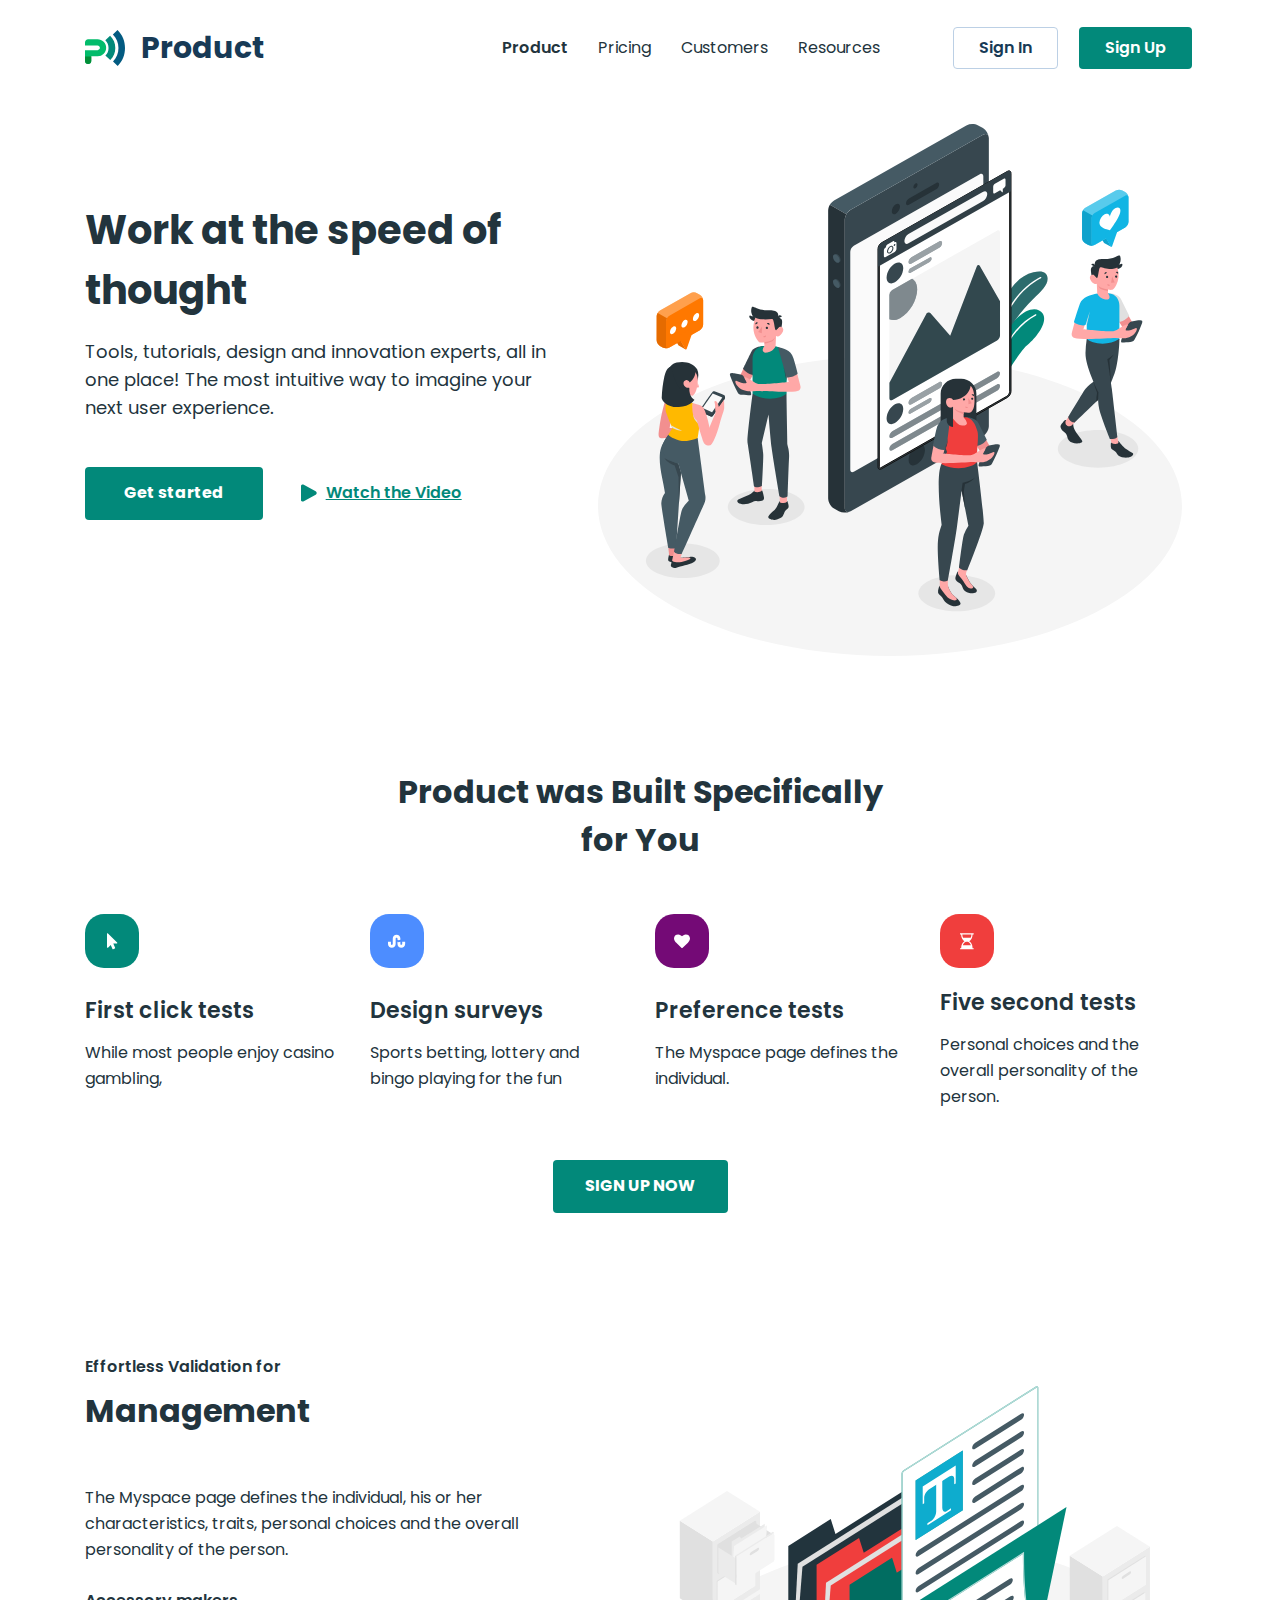
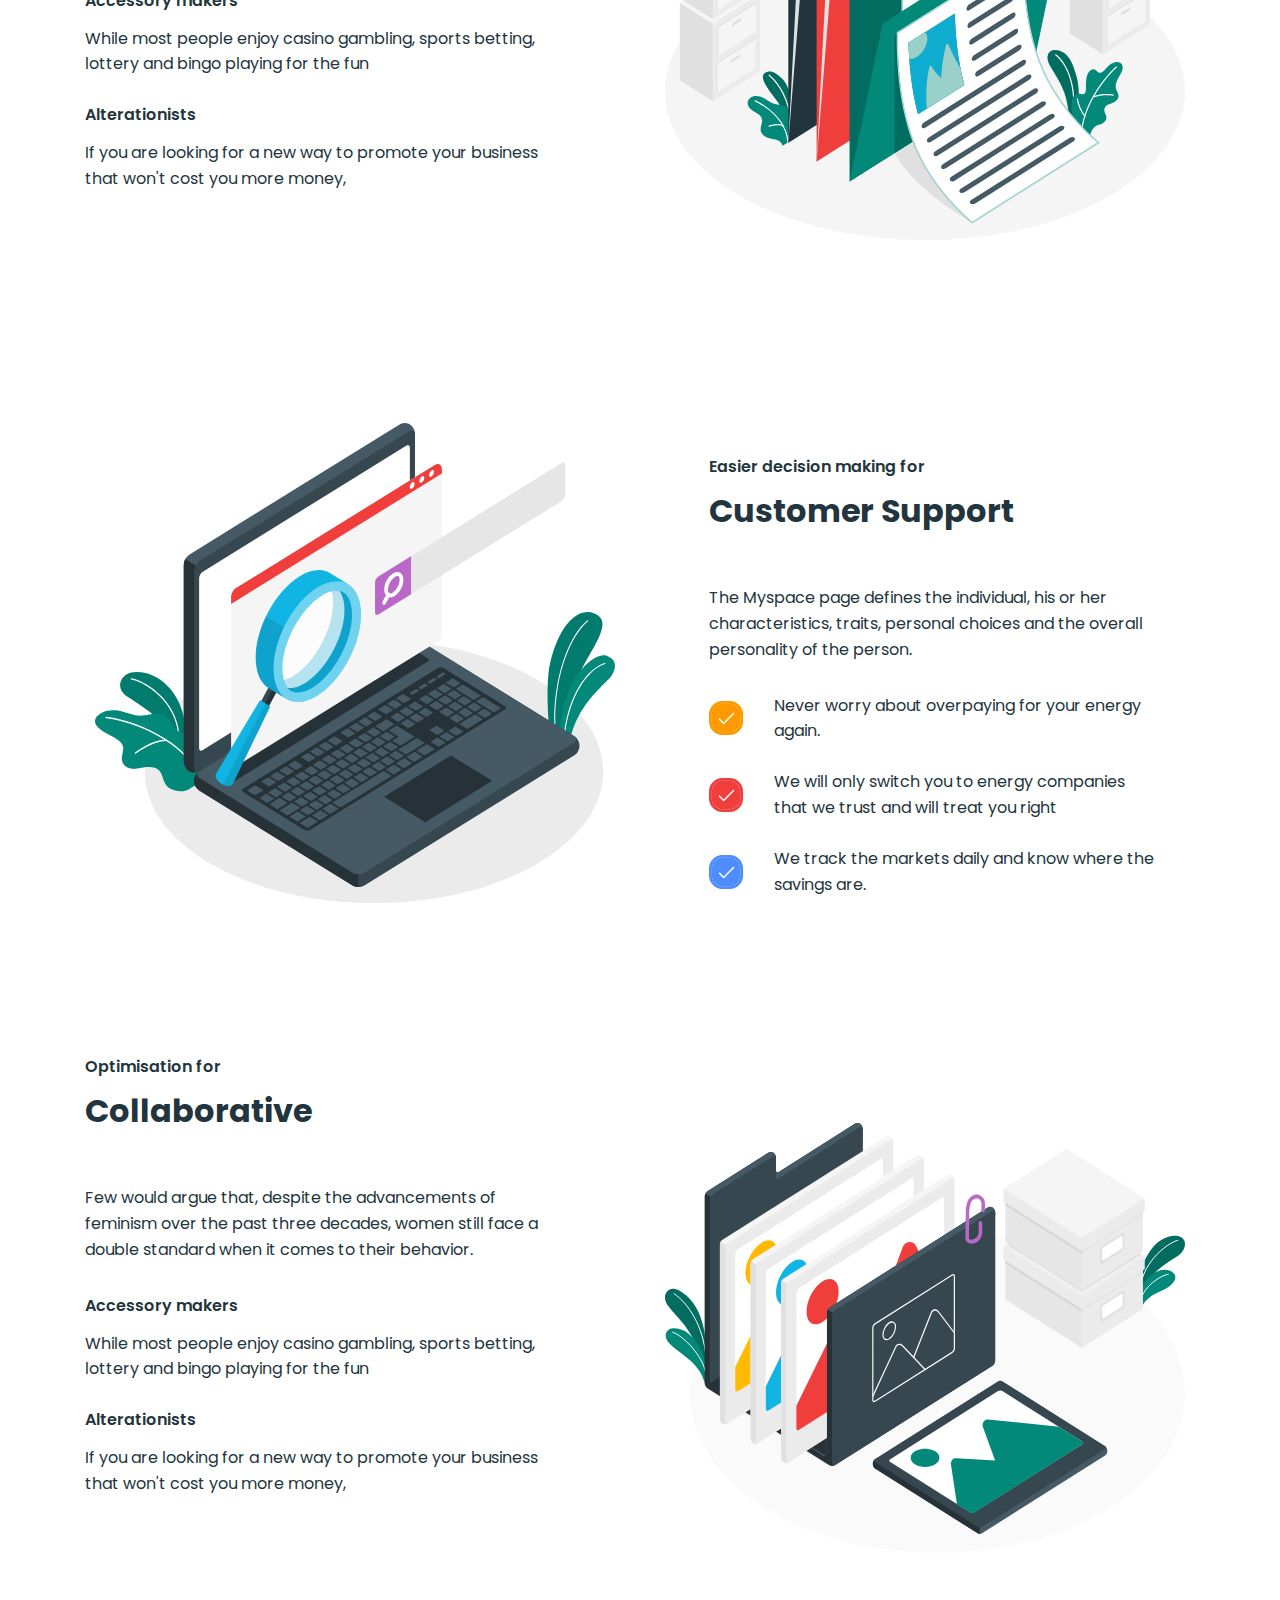
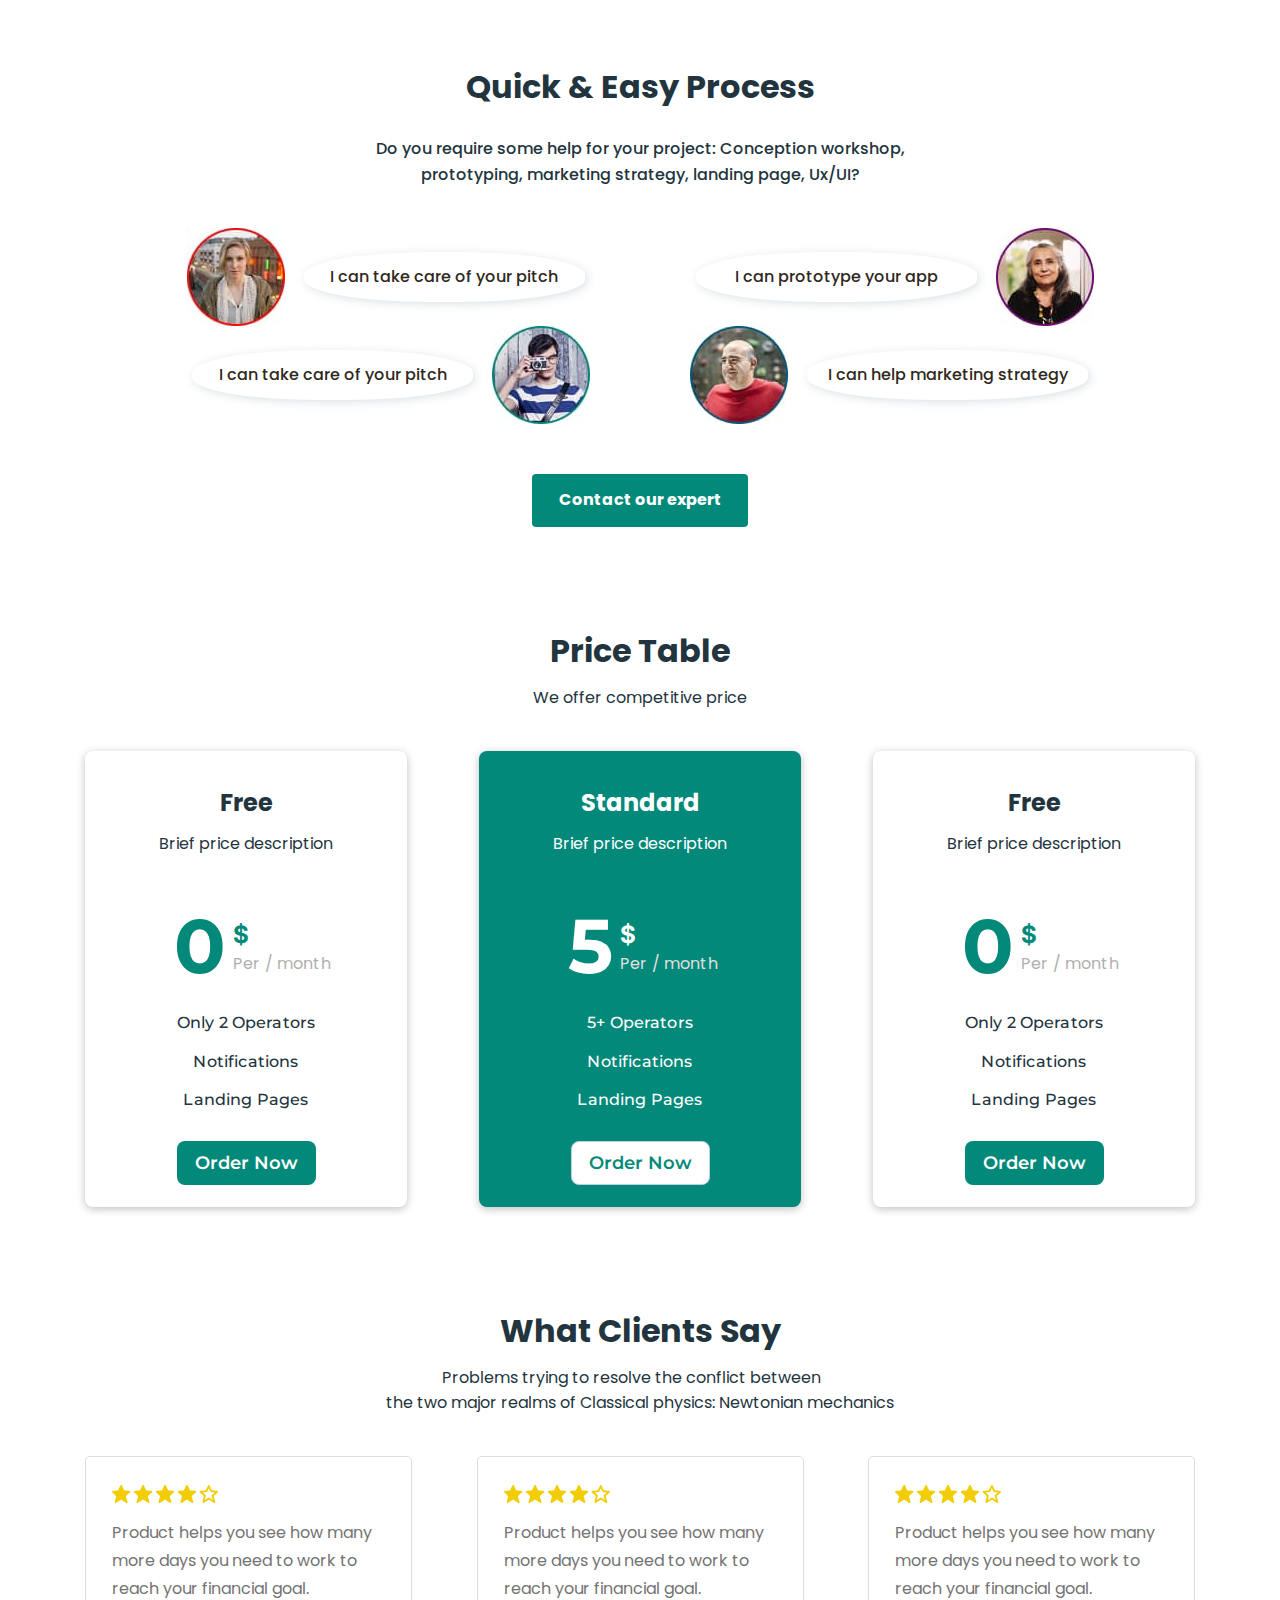
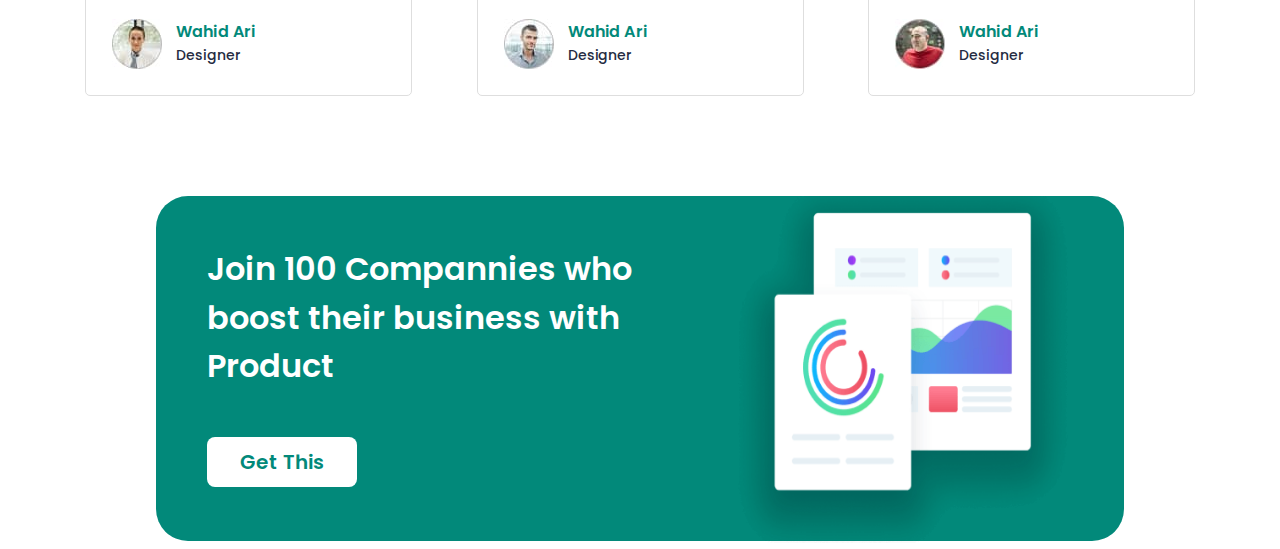
==== commit d551a5bf: "join" ====
--- a/index.html
+++ b/index.html
@@ -524,15 +524,20 @@
           </li>
         </ul>
       </section>
-      <section class="hidden">
-        <div>
-          <h2>Join 100 Compannies who boost their business with Product</h2>
-          <button type="button">Get This</button>
+      <section class="join container">
+        <div class="join-container">
+          <div class="join-group">
+            <h2 class="title-join">
+              Join 100 Compannies who boost their business with Product
+            </h2>
+            <button type="button" class="white-button">Get This</button>
+          </div>
           <img
             src="./images/graphics.png"
             alt="graphics"
             width="351"
             height="331"
+            class="join-pic"
           />
         </div>
       </section>
--- a/css/styles.css
+++ b/css/styles.css
@@ -648,3 +648,45 @@
   color: #252b42;
 }
 /* #endregion reviews */
+/* #region join */
+.join {
+  border-radius: 32px;
+  width: 968px;
+  height: 345px;
+  background-color: #02897a;
+  border-radius: 32px;
+  margin: 0 auto;
+}
+.join-container {
+  display: flex;
+}
+.title-join {
+  font-weight: 600;
+  font-size: 32px;
+  line-height: 1.514;
+  color: #fff;
+  margin-top: 49px;
+  margin-left: 51px;
+  width: 510px;
+  margin-right: 10px;
+}
+.join .white-button {
+  margin-top: 46px;
+  margin-left: 51px;
+  border-radius: 8px;
+  width: 150px;
+  height: 50px;
+  background-color: #fff;
+  border: transparent;
+  color: #02897a;
+  font-weight: 600;
+  font-size: 20px;
+  margin-bottom: 56px;
+}
+.join-pic {
+  display: flex;
+  align-items: center;
+  justify-content: flex-start;
+  flex-direction: column;
+}
+/* #endregion join */
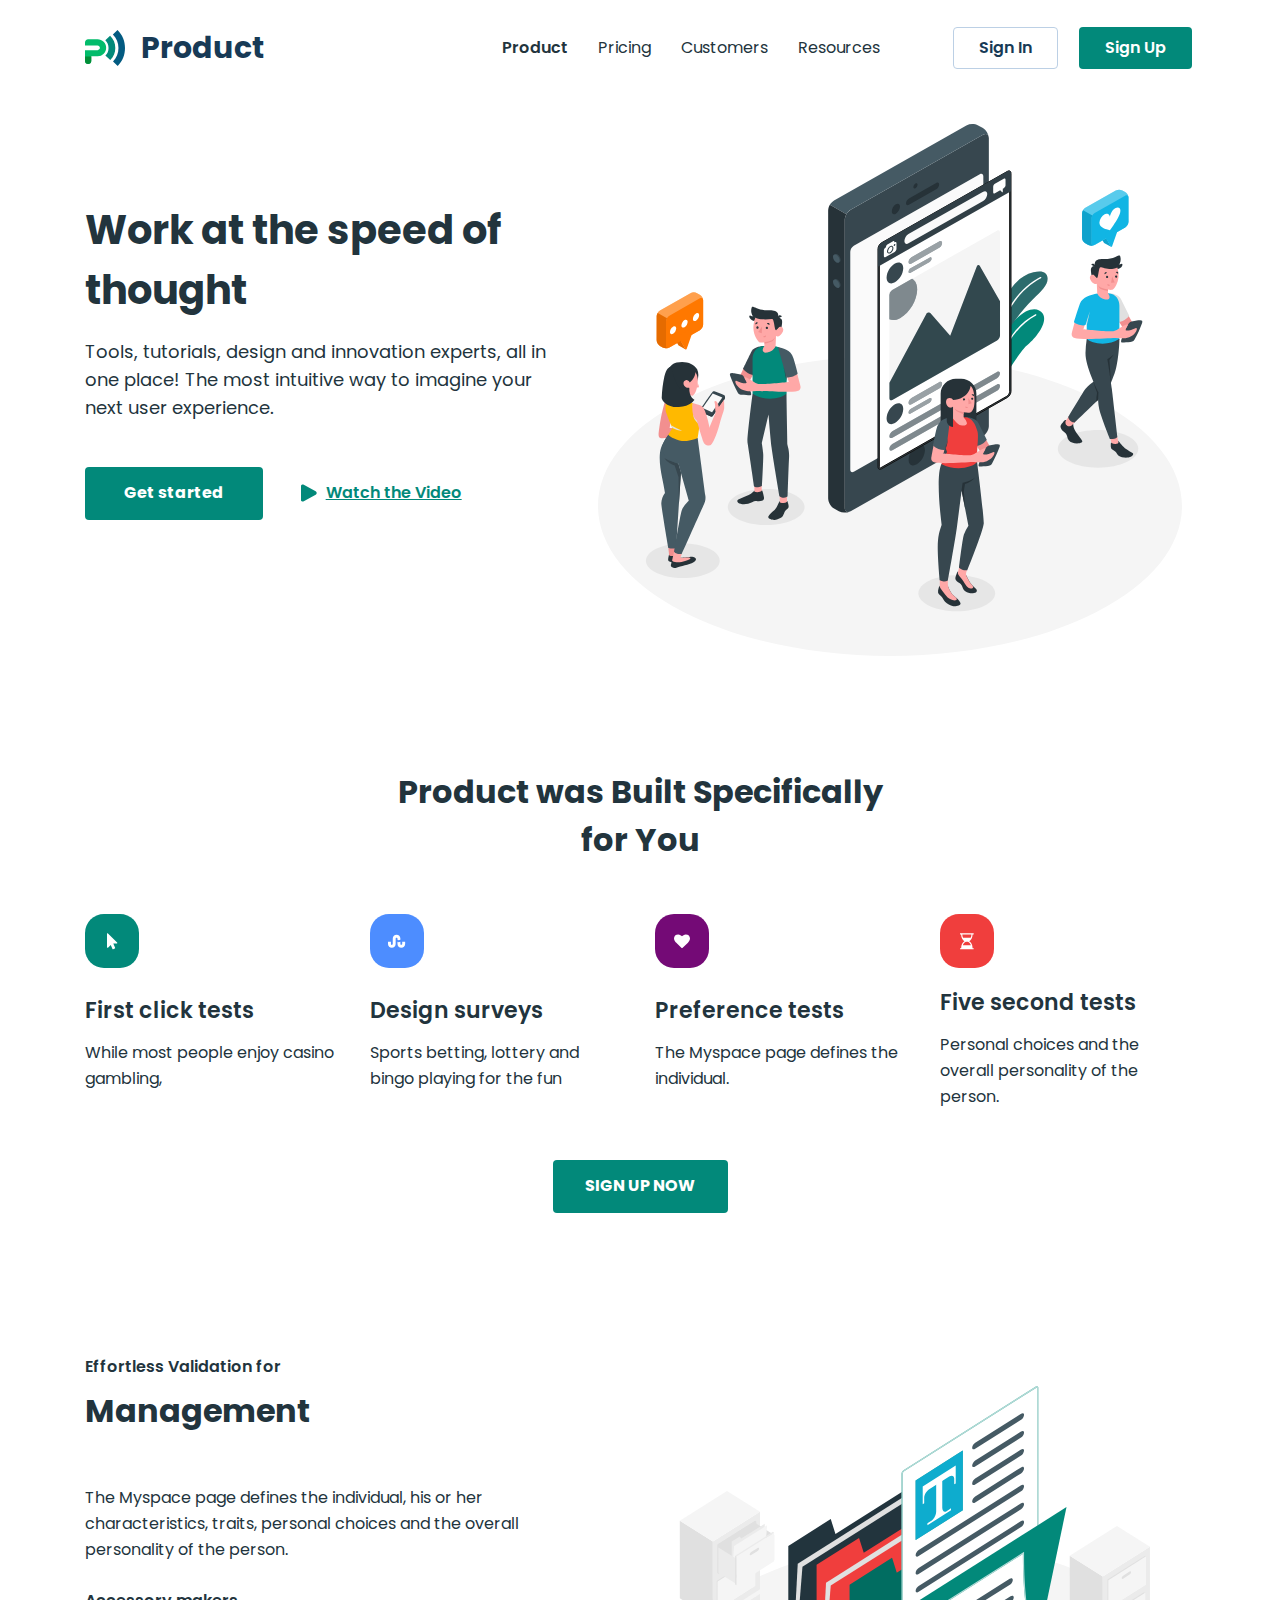
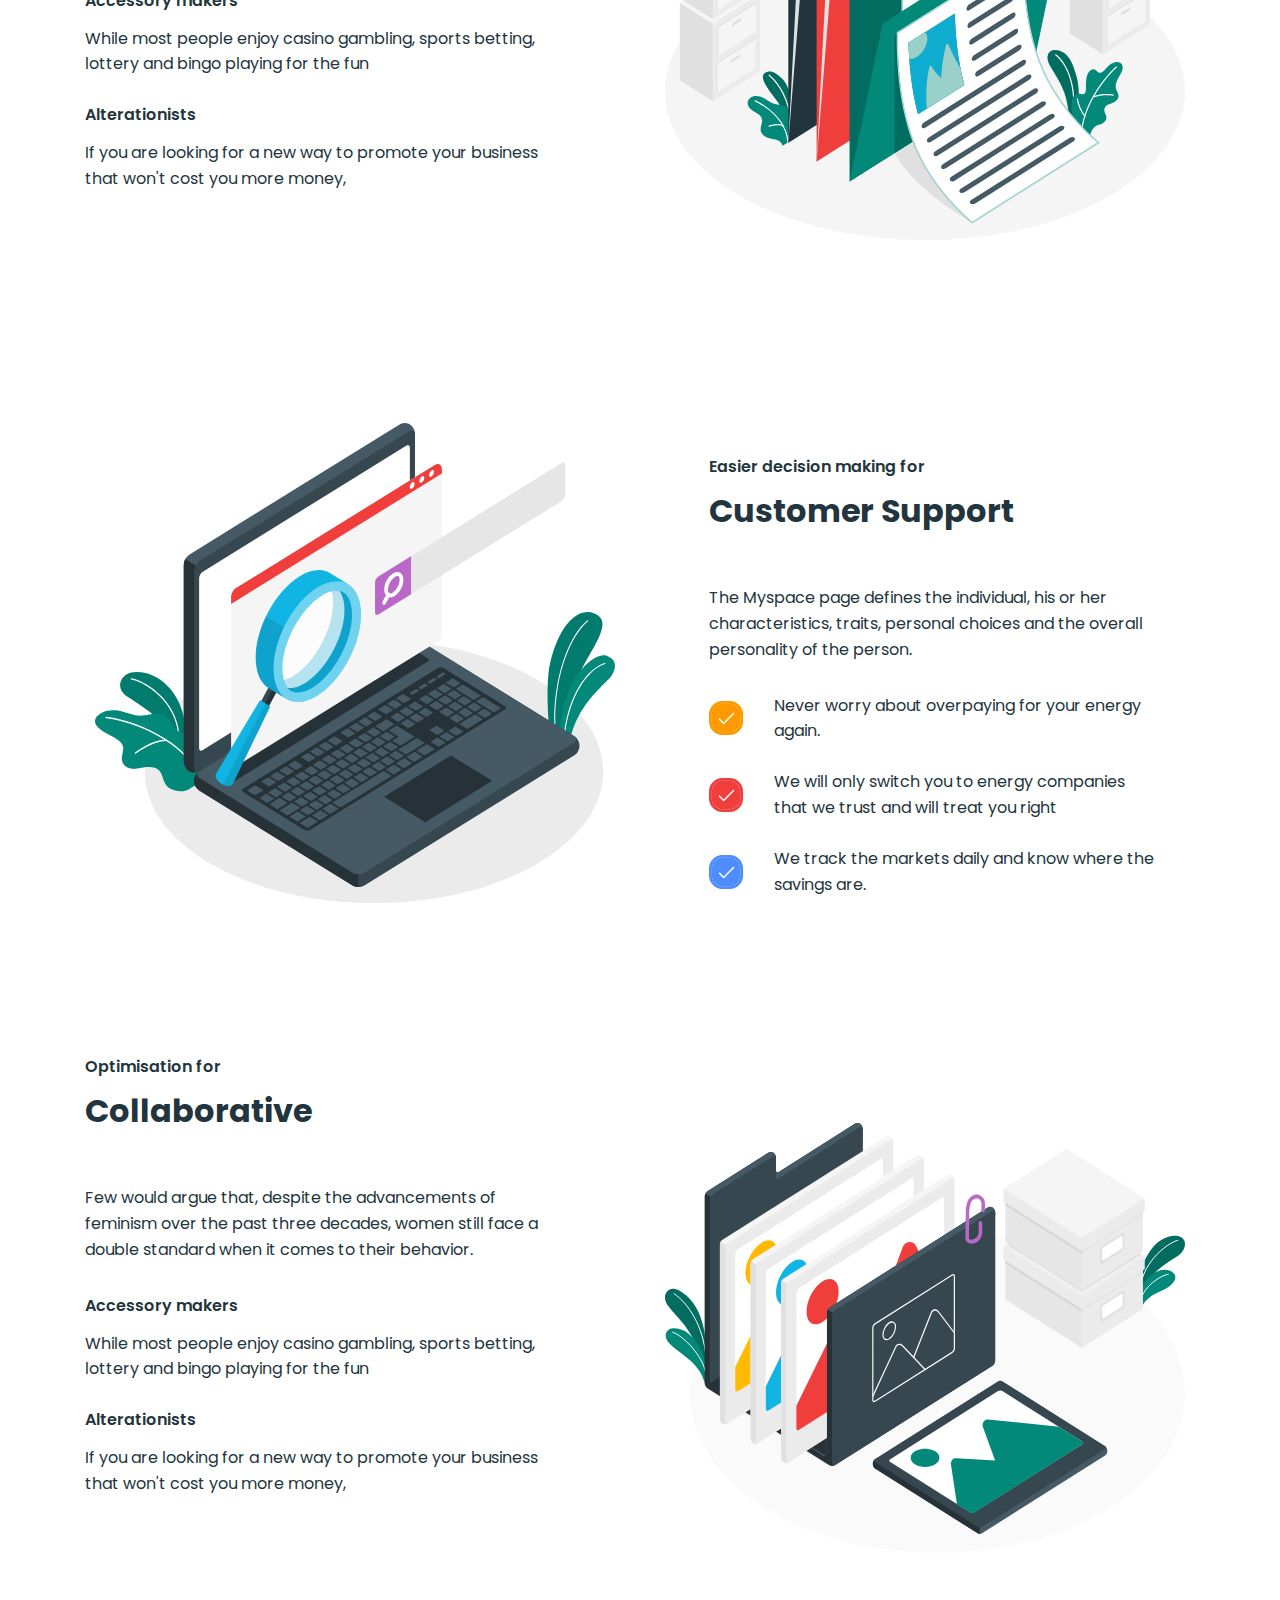
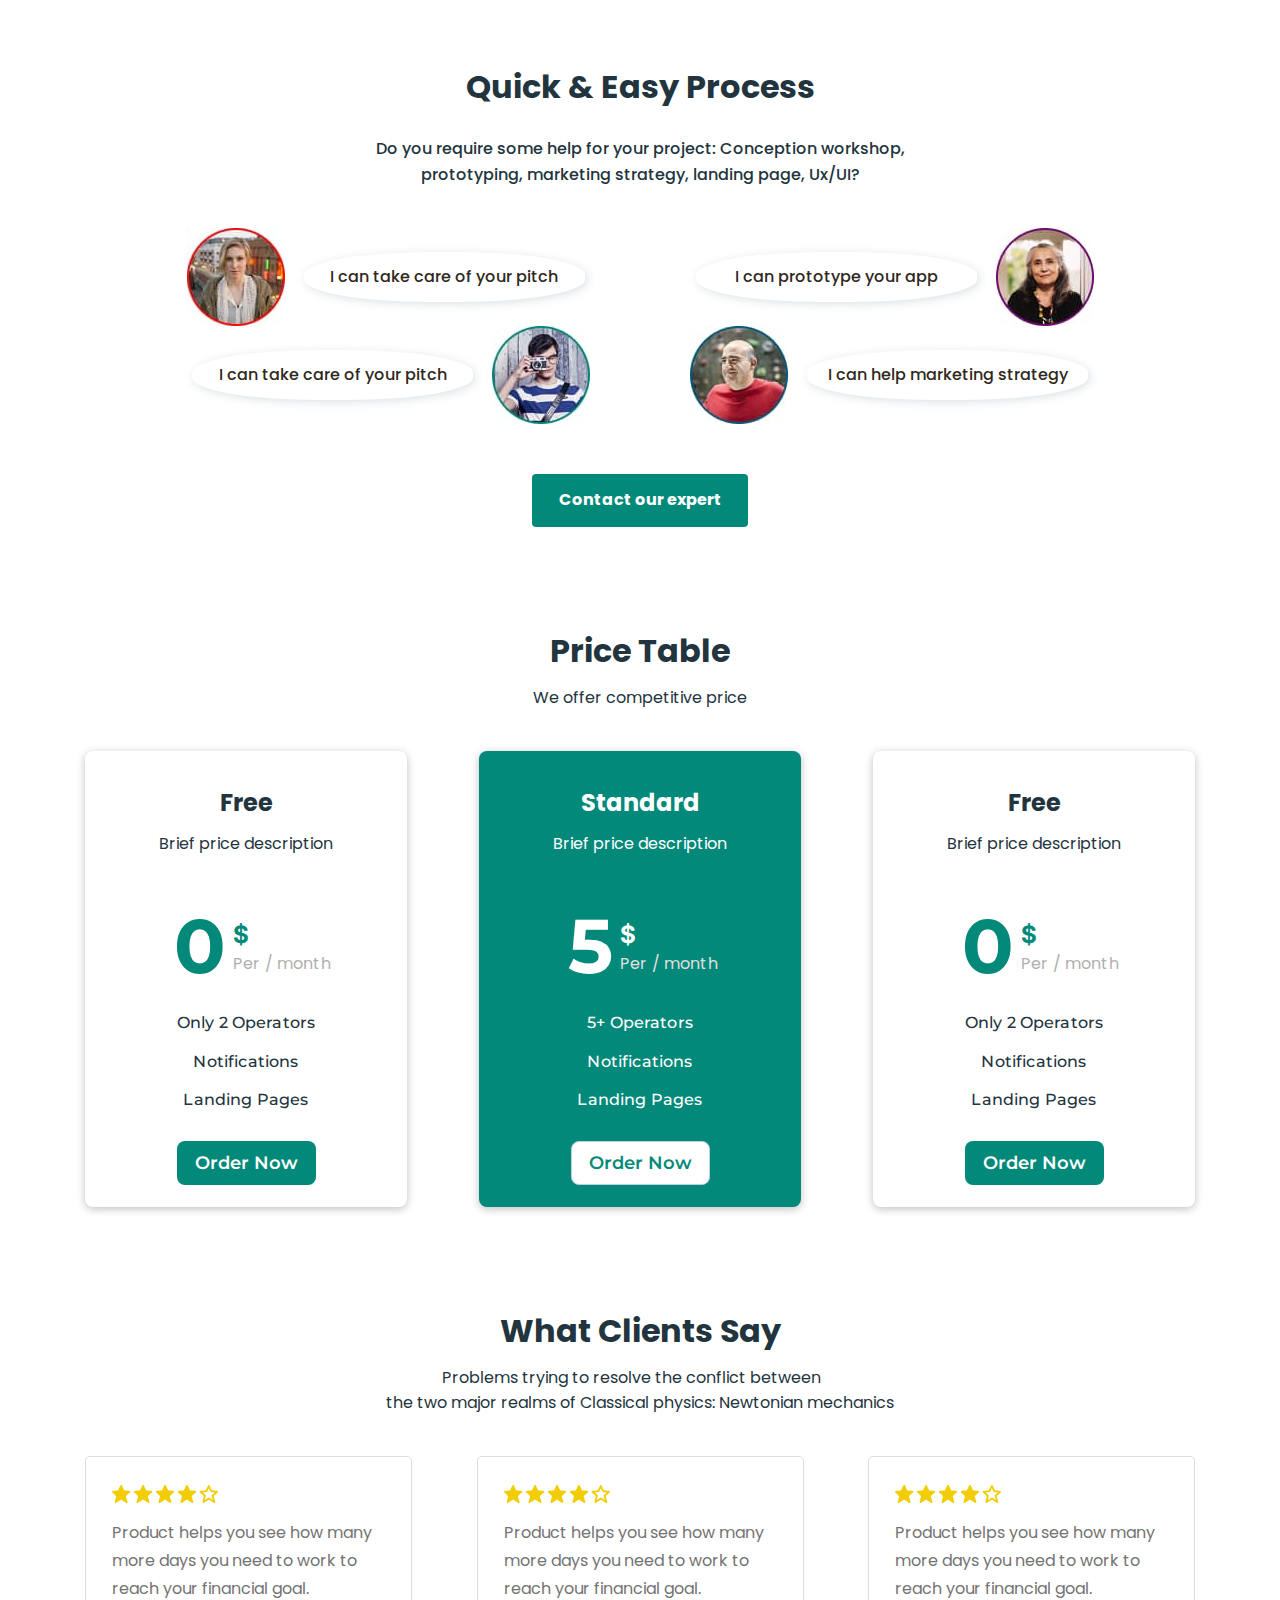
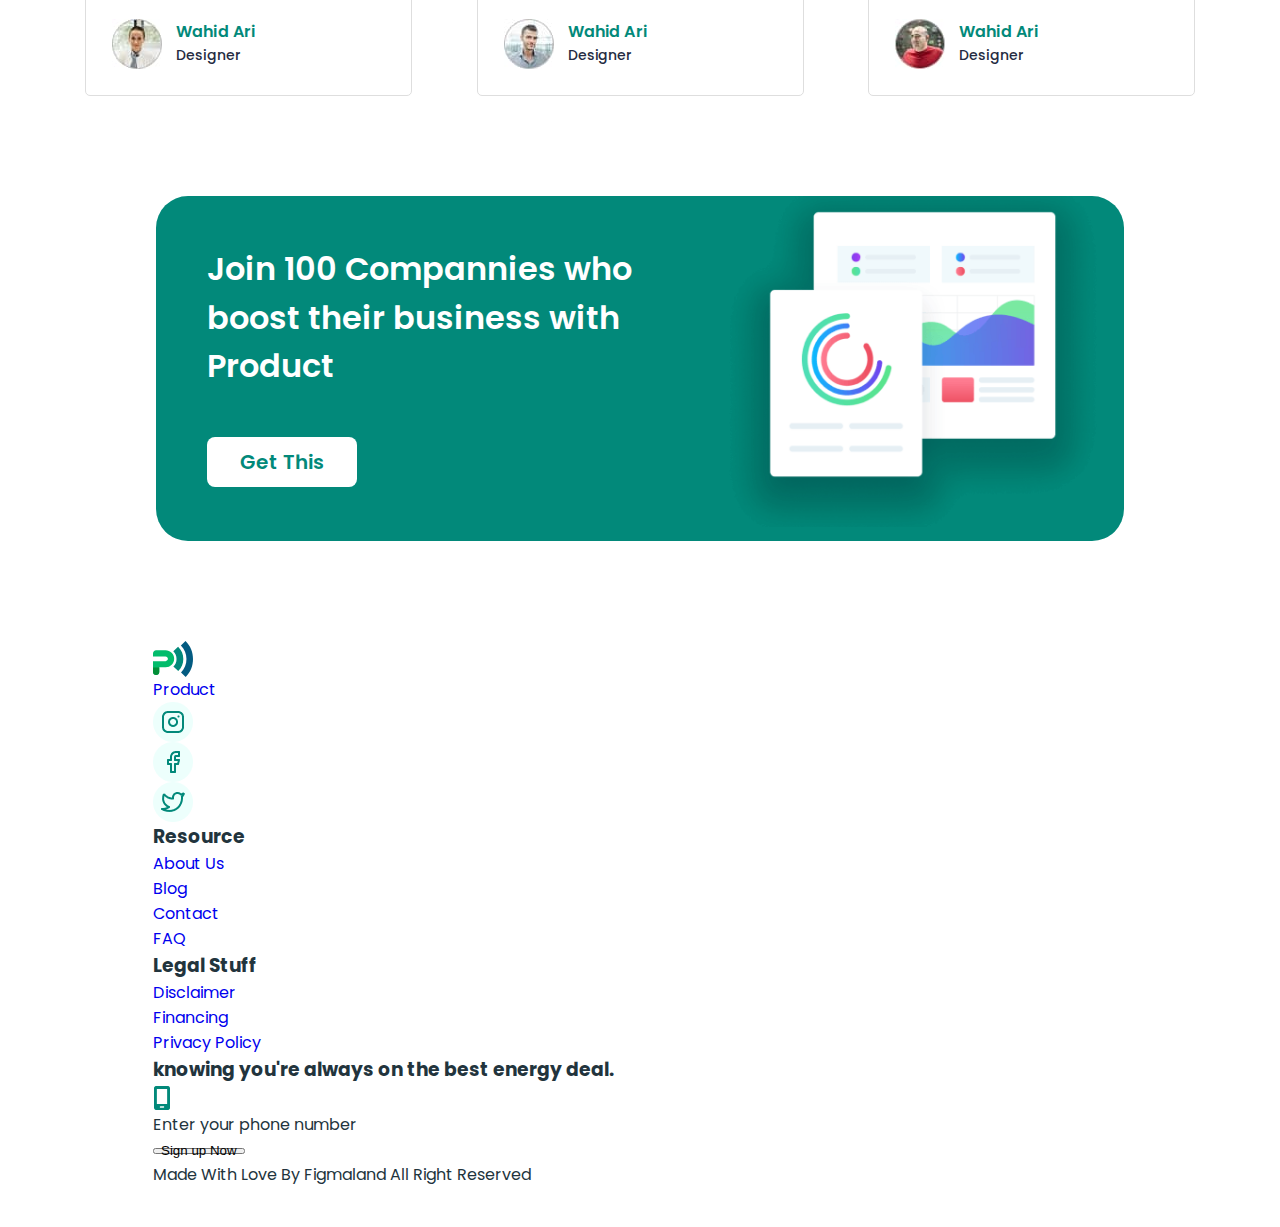
==== commit f256f739: "footer" ====
--- a/index.html
+++ b/index.html
@@ -543,43 +543,45 @@
       </section>
     </main>
 
-    <footer class="hidden">
-      <a href="./index.html">
-        <img src="./images/logo.svg" alt="Logo" width="40" height="36" />
-        Product
-      </a>
-      <ul>
-        <li>
-          <a href="instagram.com">
-            <img
-              src="./images/item-1.png"
-              alt="instagram"
-              width="40"
-              height="40"
-            />
-          </a>
-        </li>
-        <li>
-          <a href="facebook.com">
-            <img
-              src="./images/item-2.png"
-              alt="facebook"
-              width="40"
-              height="40"
-            />
-          </a>
-        </li>
-        <li>
-          <a href="twitter.com">
-            <img
-              src="./images/item-3.png"
-              alt="twitter"
-              width="40"
-              height="40"
-            />
-          </a>
-        </li>
-      </ul>
+    <footer class="footer container">
+      <div class="footer-logo-box">
+        <a href="./index.html">
+          <img src="./images/logo.svg" alt="Logo" width="40" height="36" />
+          Product
+        </a>
+        <ul>
+          <li>
+            <a href="instagram.com">
+              <img
+                src="./images/item-1.png"
+                alt="instagram"
+                width="40"
+                height="40"
+              />
+            </a>
+          </li>
+          <li>
+            <a href="facebook.com">
+              <img
+                src="./images/item-2.png"
+                alt="facebook"
+                width="40"
+                height="40"
+              />
+            </a>
+          </li>
+          <li>
+            <a href="twitter.com">
+              <img
+                src="./images/item-3.png"
+                alt="twitter"
+                width="40"
+                height="40"
+              />
+            </a>
+          </li>
+        </ul>
+      </div>
       <h3>Resource</h3>
       <ul>
         <li><a href="/">About Us</a></li>
--- a/css/styles.css
+++ b/css/styles.css
@@ -668,7 +668,6 @@
   margin-top: 49px;
   margin-left: 51px;
   width: 510px;
-  margin-right: 10px;
 }
 .join .white-button {
   margin-top: 46px;
@@ -688,5 +687,12 @@
   align-items: center;
   justify-content: flex-start;
   flex-direction: column;
+  width: 391px;
+  height: 331px;
 }
 /* #endregion join */
+/* #region footer */
+.footer {
+  margin: 100px 145px 40px;
+}
+/* #endregion footer */
